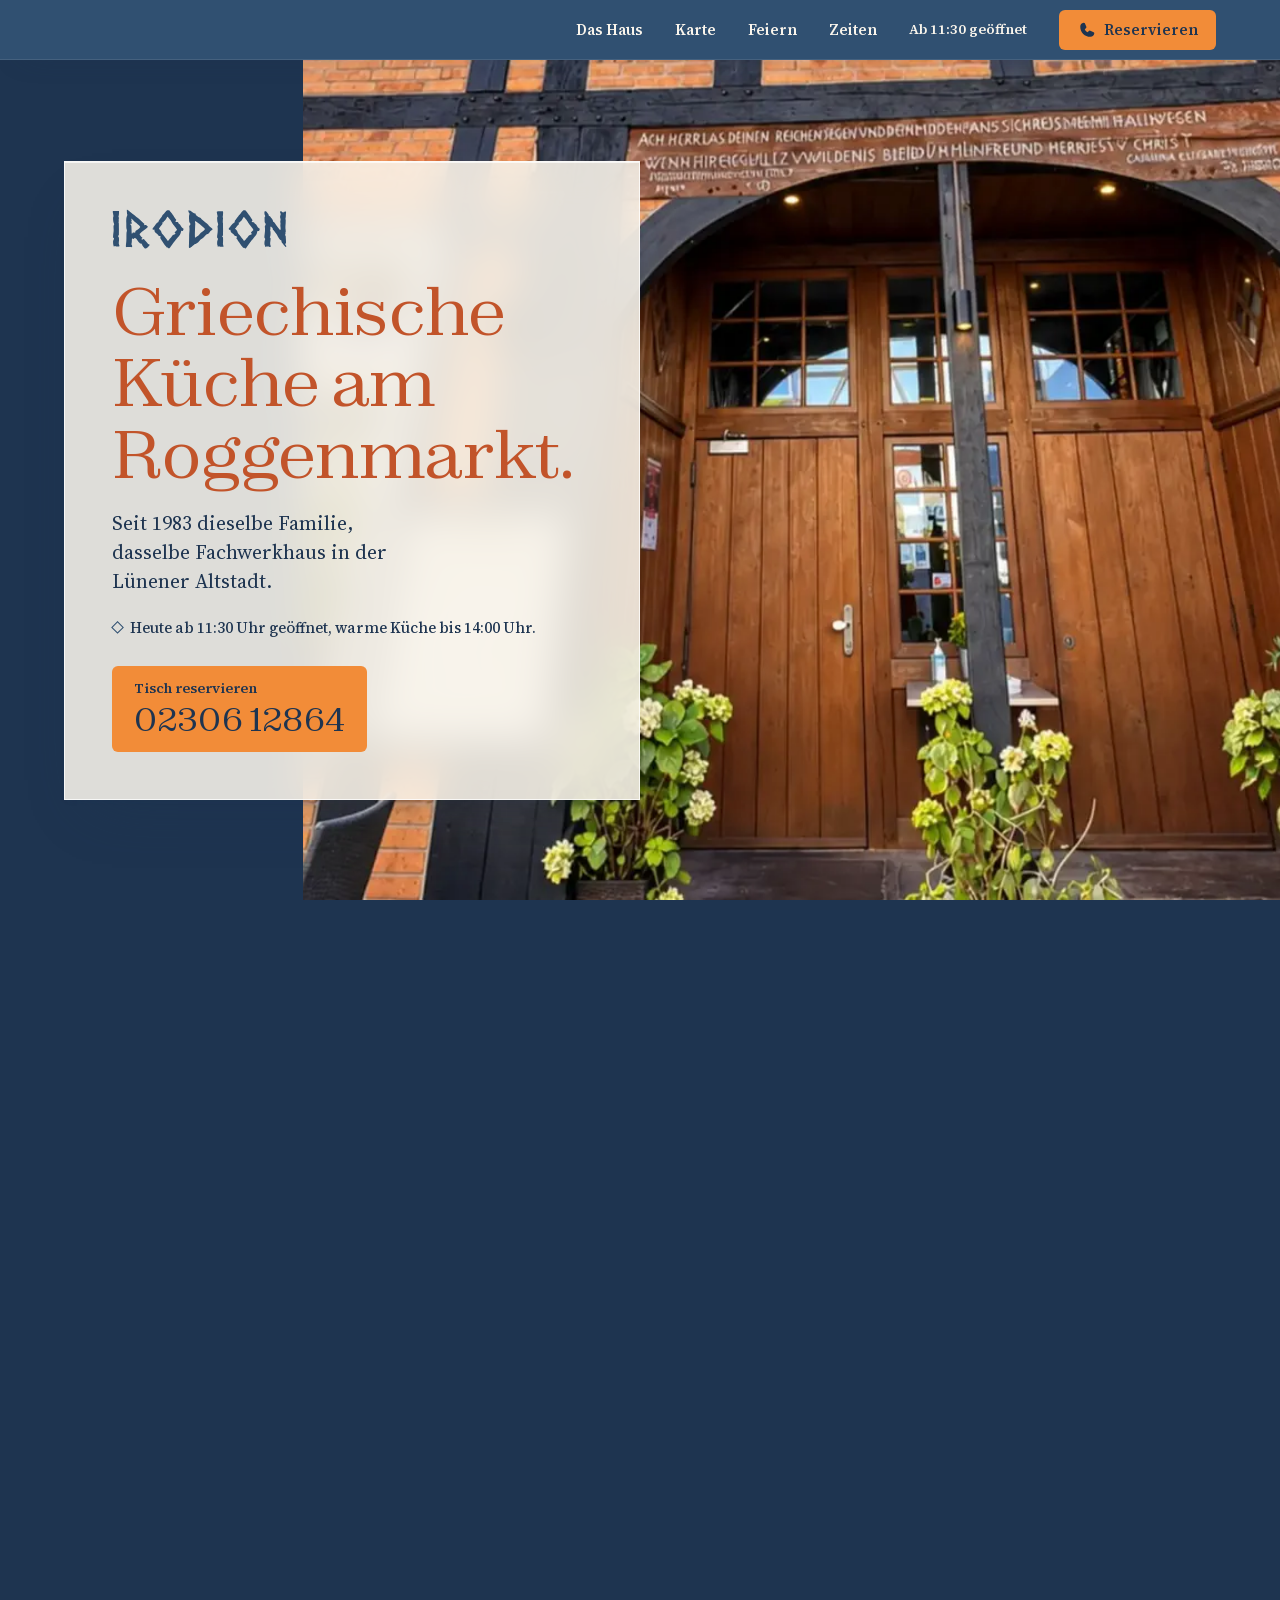
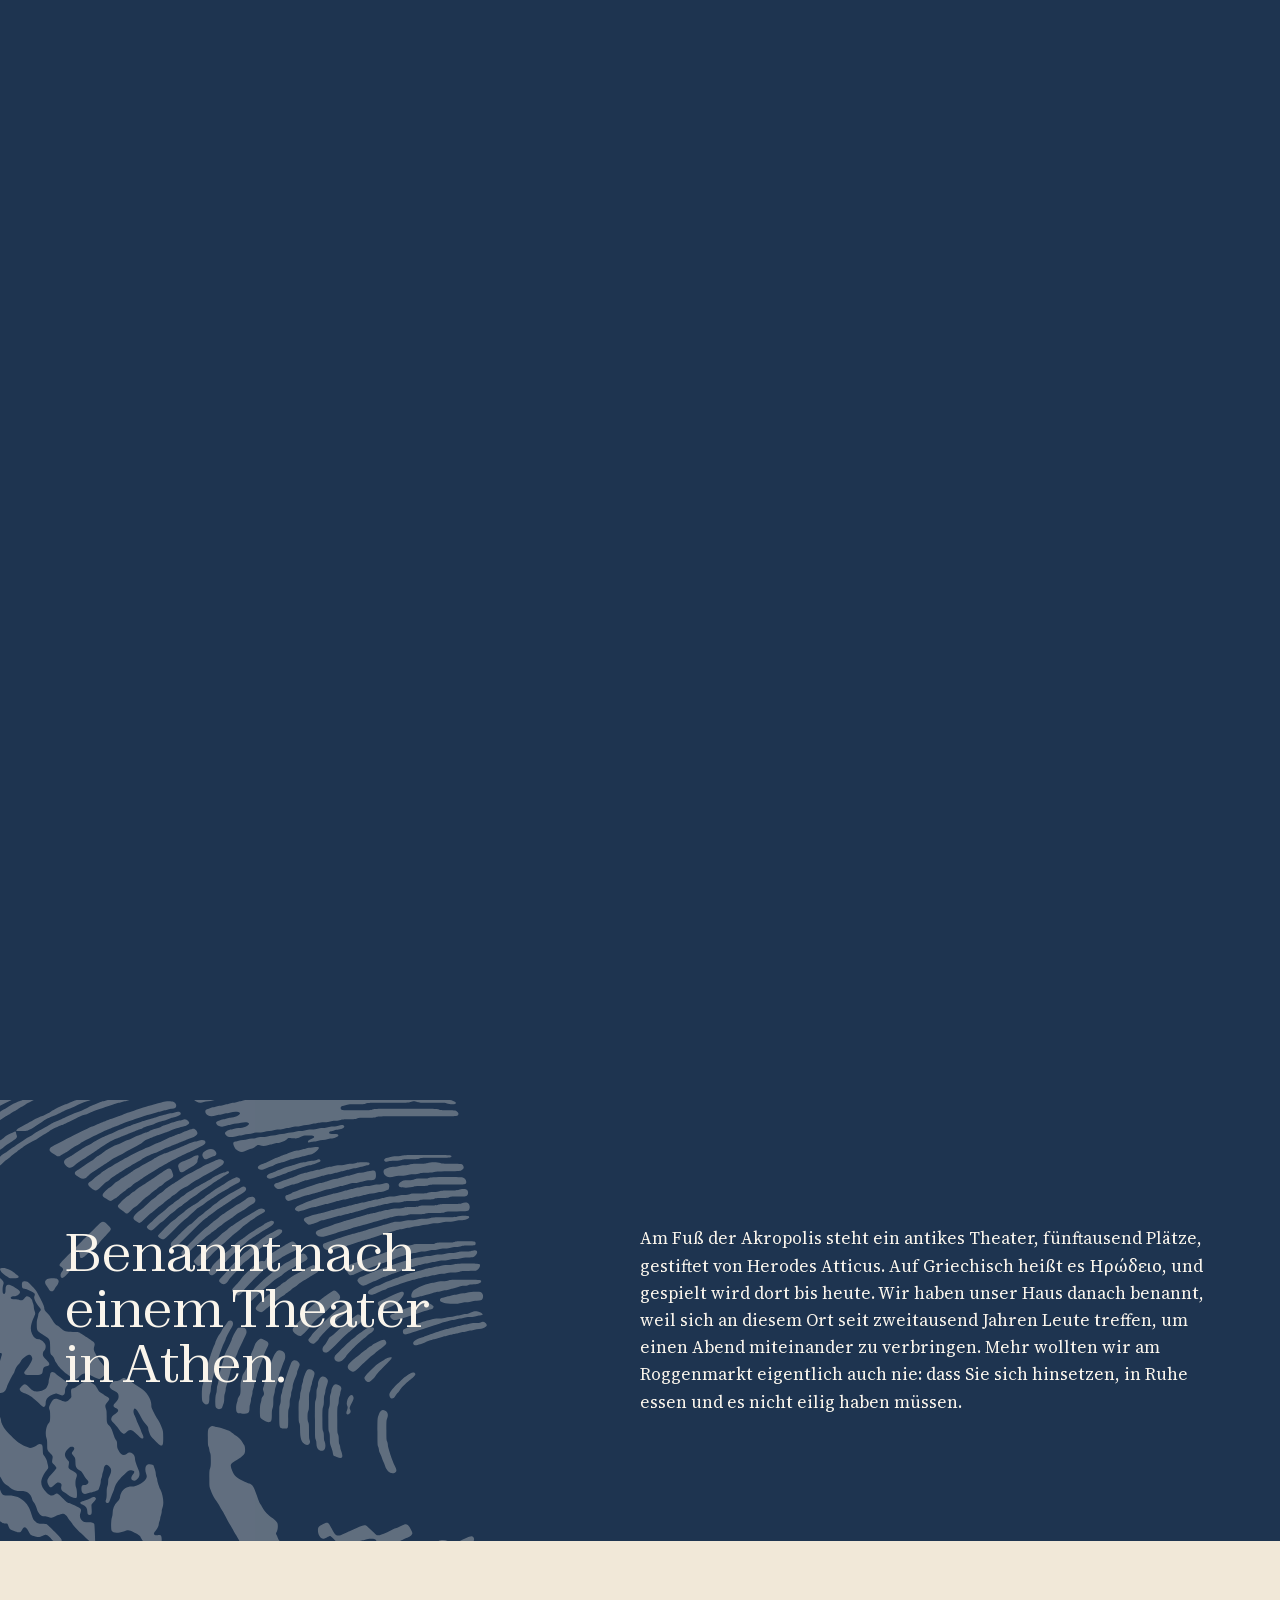
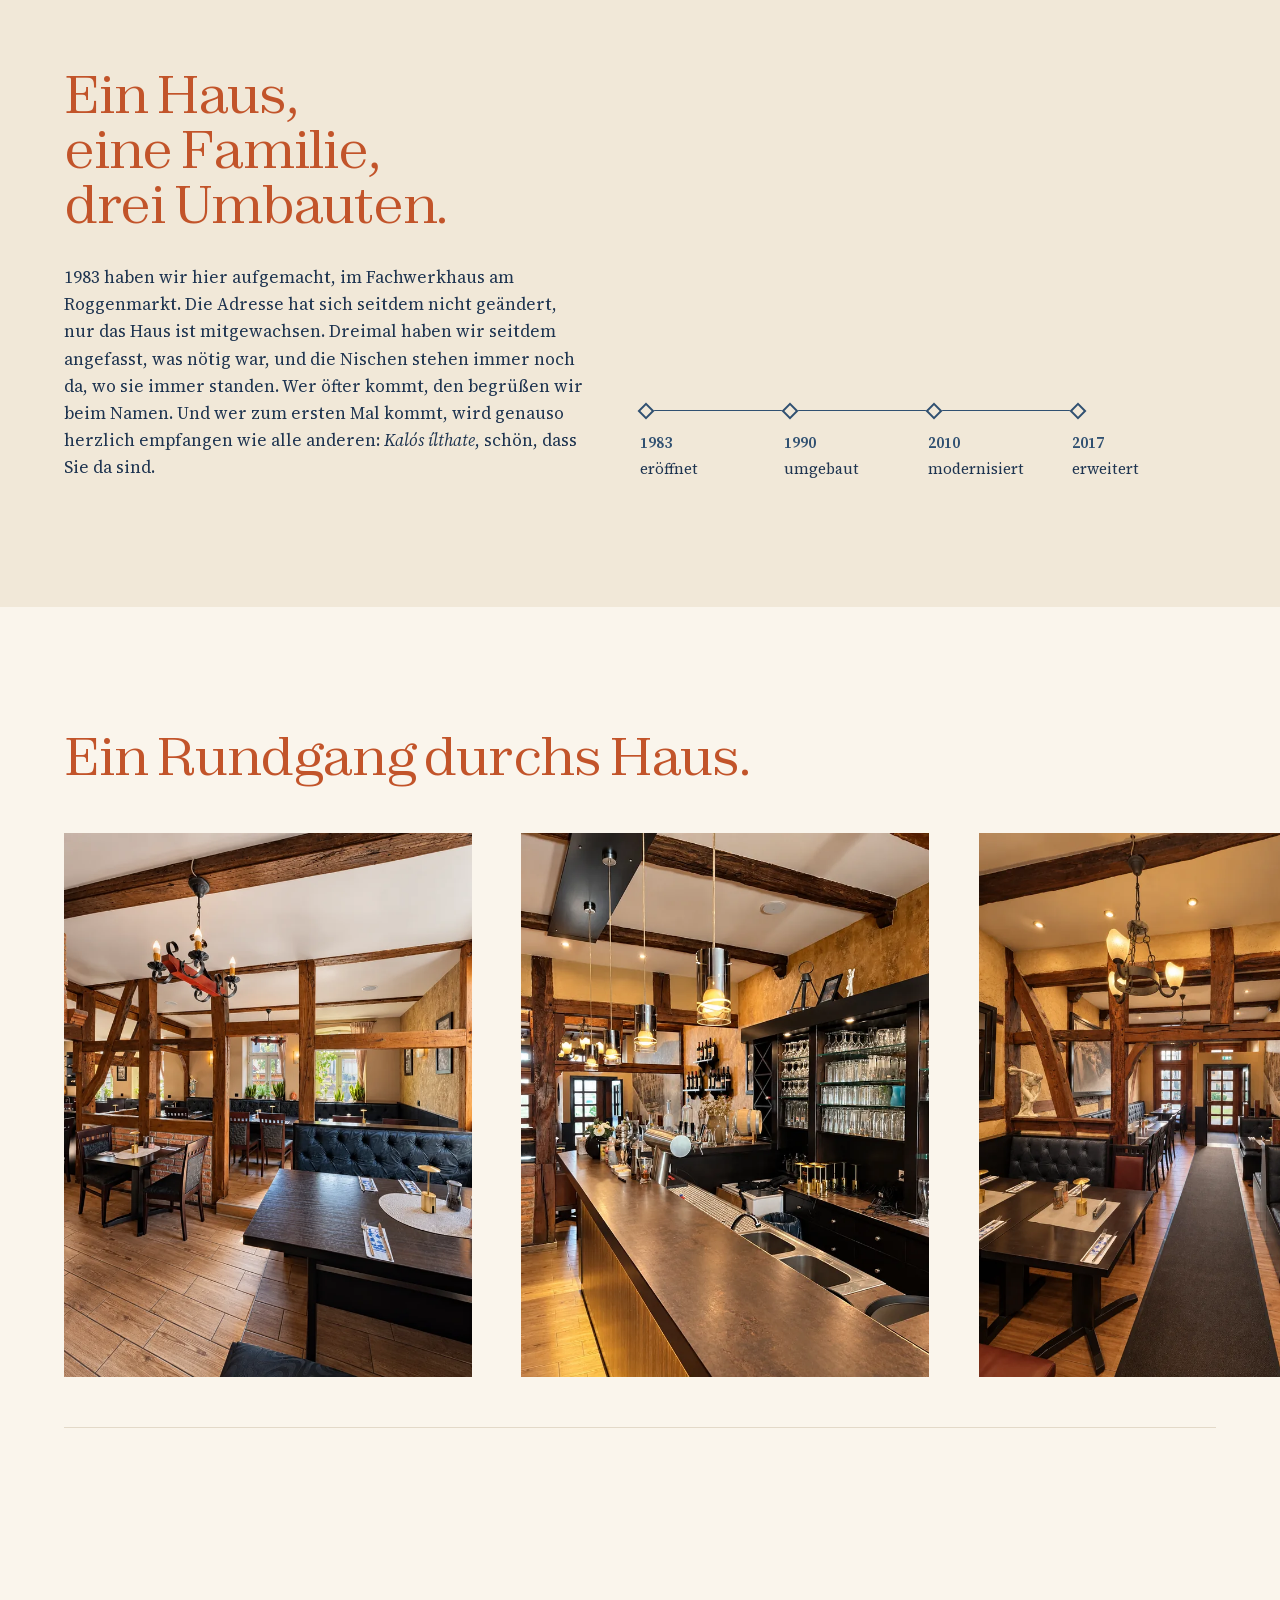
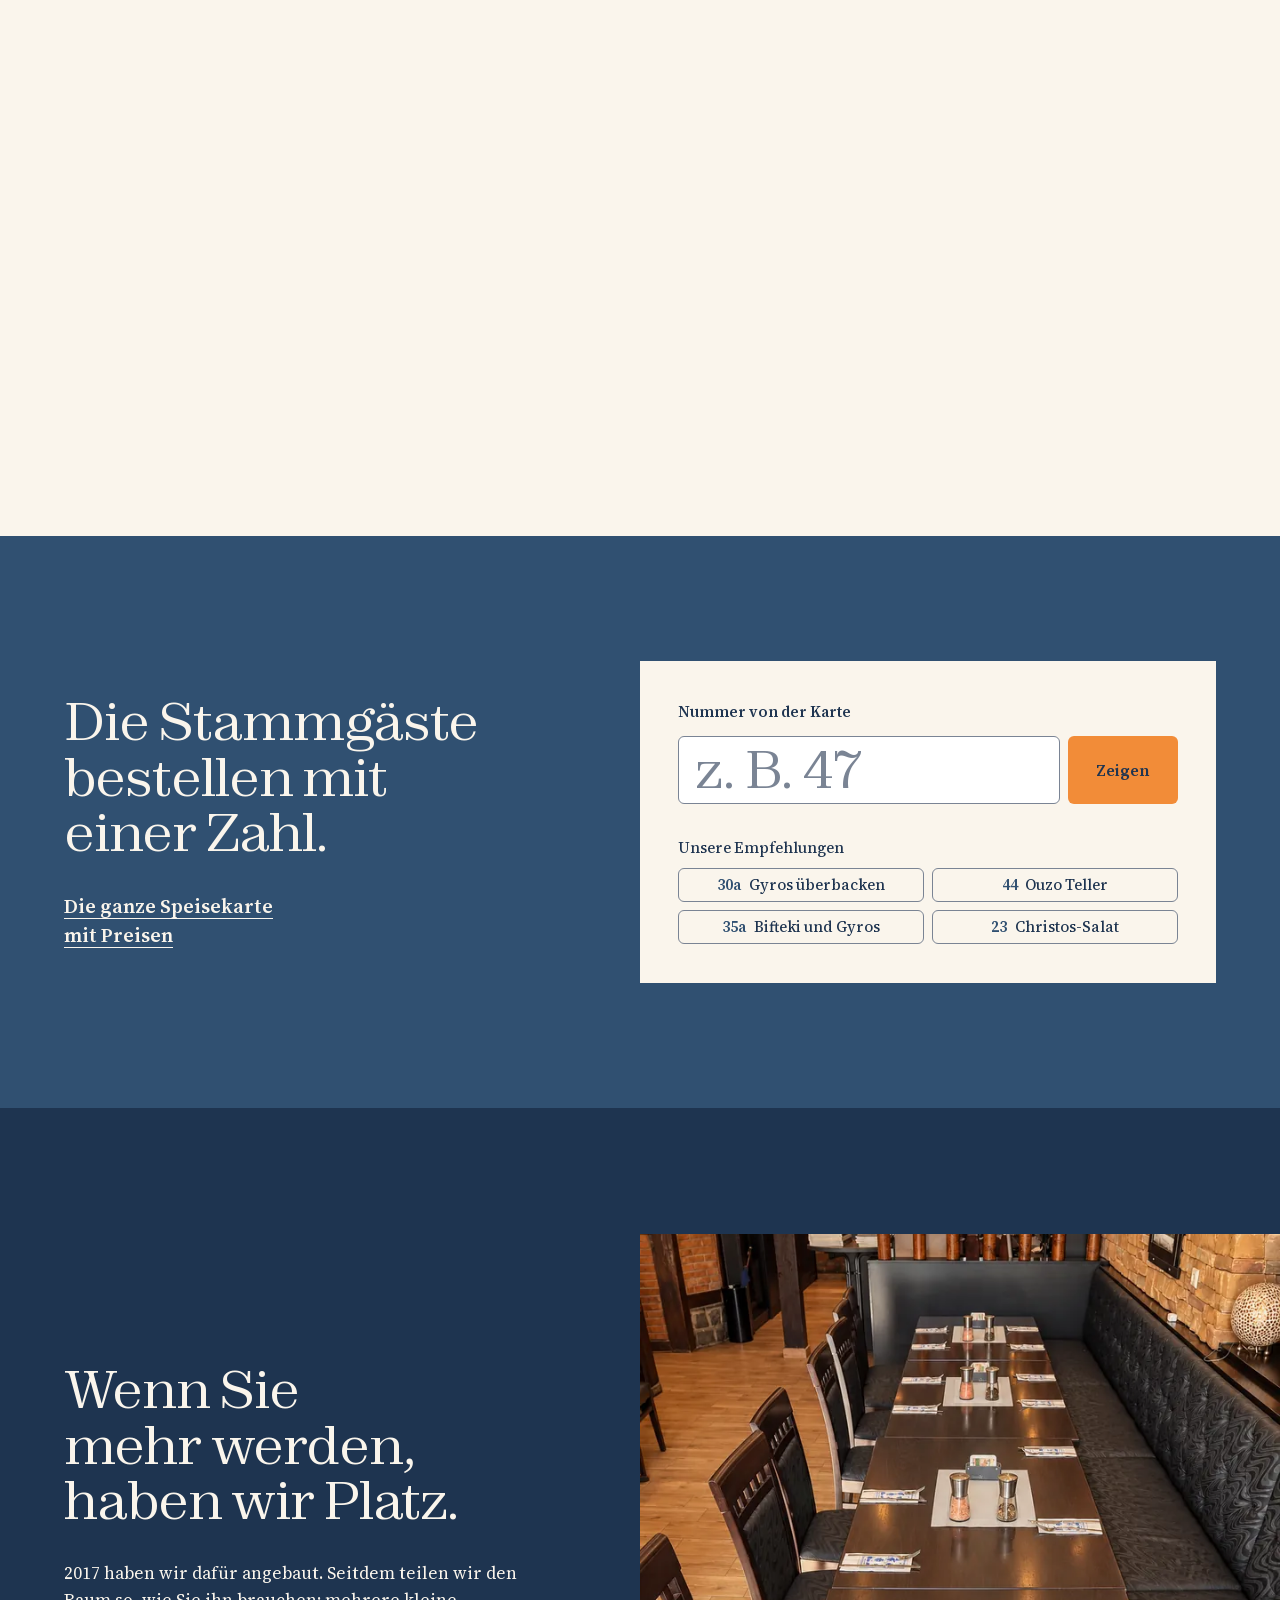
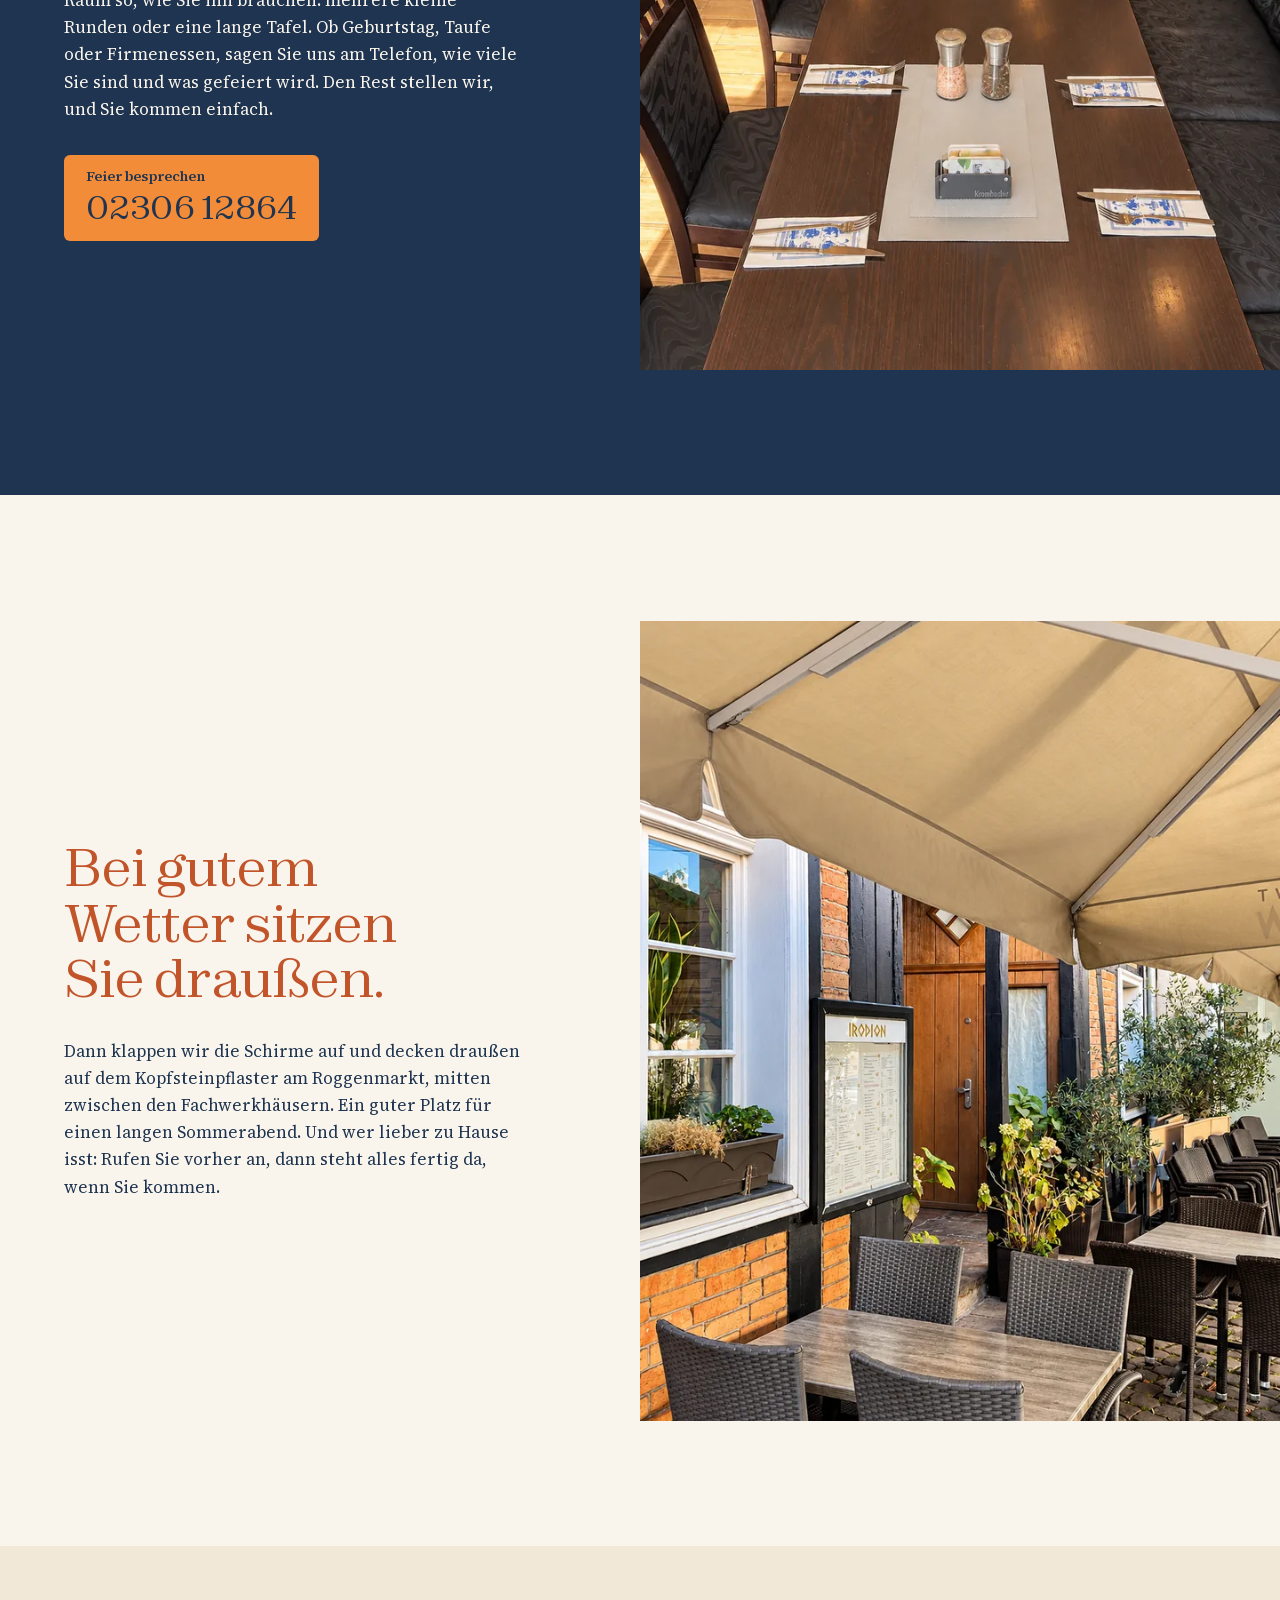
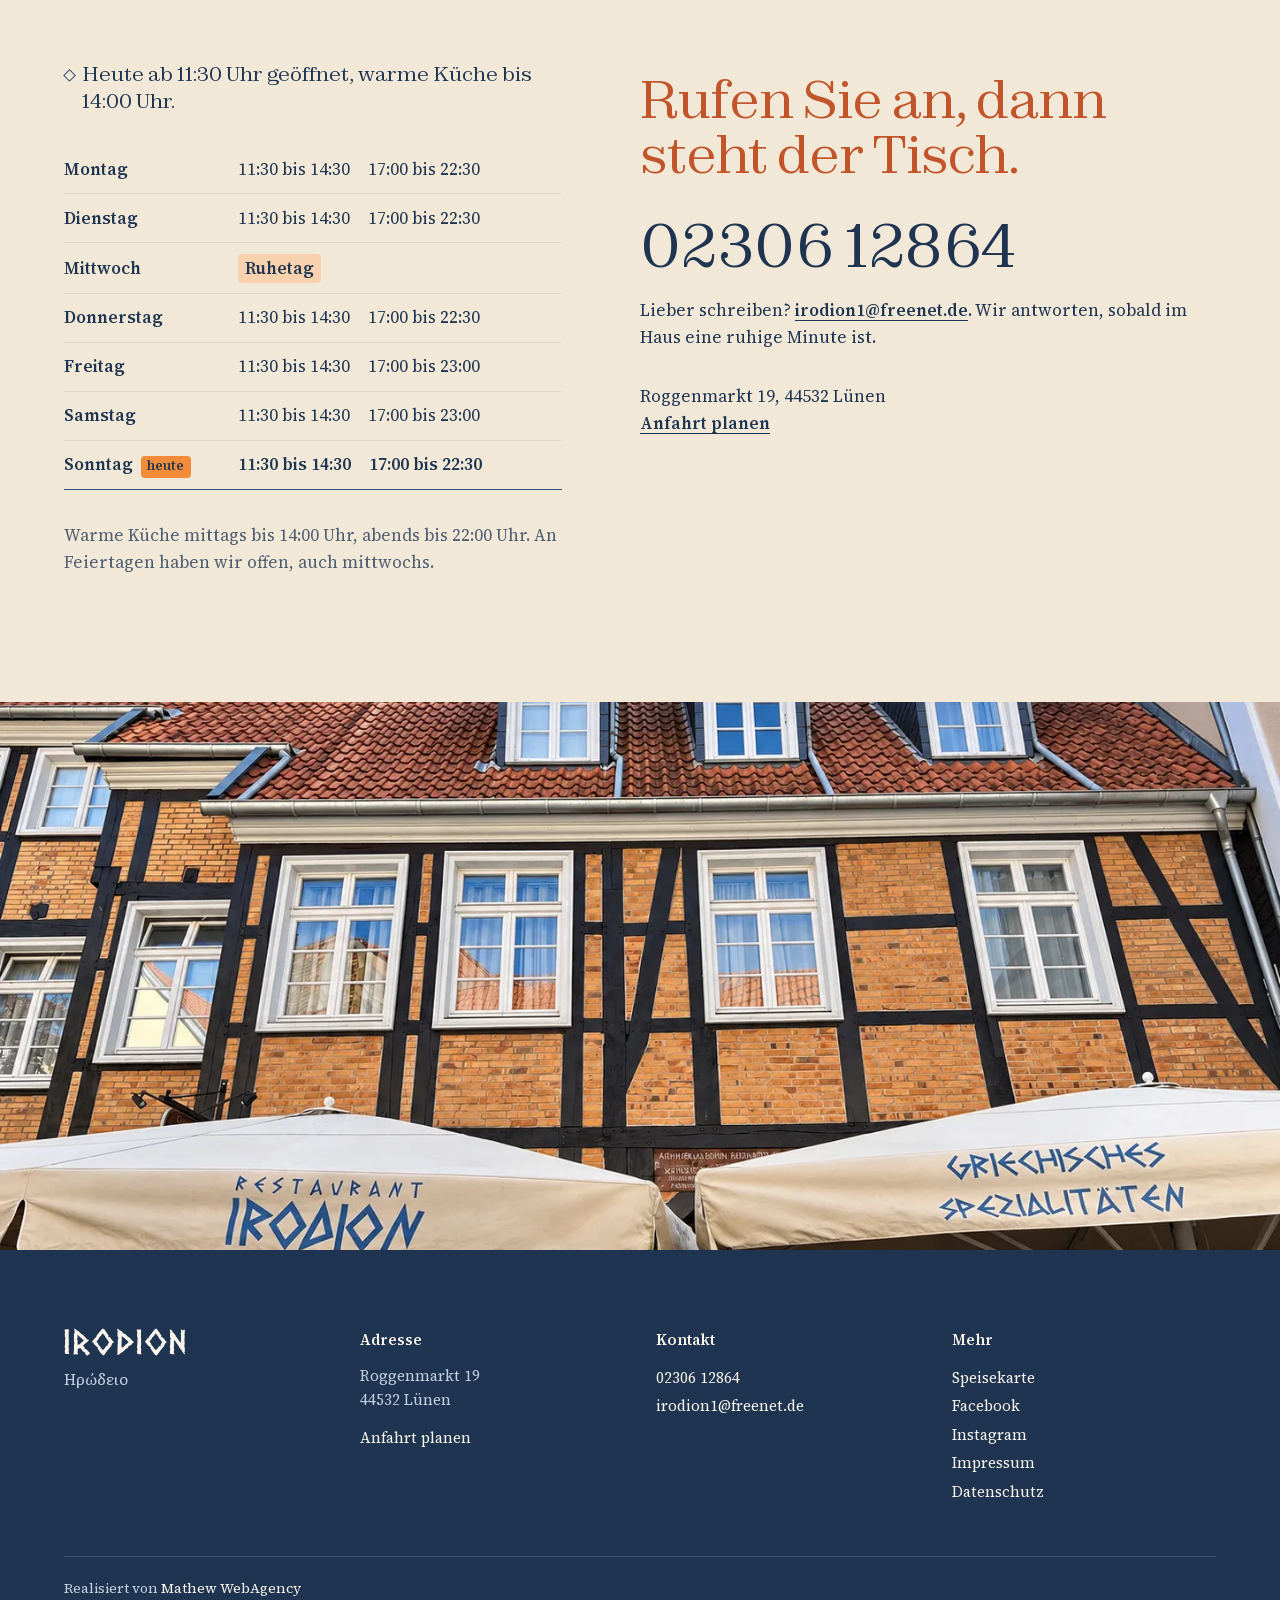
==== index.html @ 70171ec7 "Favicon zusaetzlich als PNG 96 x 96 angemeldet, fuer Google Co-Authored-By: Claude Opus 5.5 <noreply" ====
<!DOCTYPE html>
<html lang="de">
<head>
<meta charset="utf-8">
<meta name="viewport" content="width=device-width, initial-scale=1">
<title>Griechisches Restaurant in Lünen · Irodion am Roggenmarkt</title>
<meta name="description" content="Griechische Küche in der Lünener Altstadt, seit 1983 am Roggenmarkt. Die ganze Speisekarte mit Preisen online. Tisch reservieren unter 02306 12864.">
<meta name="robots" content="index, follow, max-image-preview:large">
<link rel="canonical" href="https://irodion-luenen.de/">
<meta name="theme-color" content="#305071">

<meta property="og:type" content="website">
<meta property="og:locale" content="de_DE">
<meta property="og:site_name" content="Irodion">
<meta property="og:title" content="Griechisches Restaurant in Lünen · Irodion am Roggenmarkt">
<meta property="og:description" content="Seit 1983 dieselbe Familie, dasselbe Fachwerkhaus in der Lünener Altstadt. Die ganze Karte mit Preisen, Tisch reservieren unter 02306 12864.">
<meta property="og:url" content="https://irodion-luenen.de/">
<meta property="og:image" content="https://irodion-luenen.de/assets/seo/irodion-griechisches-restaurant-luenen-1200x630.jpg">
<meta property="og:image:width" content="1200">
<meta property="og:image:height" content="630">
<meta property="og:image:alt" content="Das Fachwerkhaus des Restaurants Irodion am Roggenmarkt in Lünen, davor Schirme mit dem Schriftzug.">
<meta name="twitter:card" content="summary_large_image">

<!-- Das Zeichen ist der Rundbogen der Eingangstuer, Creme auf Navy. -->
<link rel="icon" href="/favicon.ico" sizes="48x48">
<link rel="icon" href="/favicon-96.png" type="image/png" sizes="96x96">
<link rel="icon" href="/favicon.svg" type="image/svg+xml">
<link rel="apple-touch-icon" href="/apple-touch-icon.png">
<link rel="manifest" href="/site.webmanifest">

<link rel="preload" href="assets/fonts/sourceserif4-latin.woff2" as="font" type="font/woff2" crossorigin>
<link rel="preload" href="assets/fonts/zodiak-400.woff2" as="font" type="font/woff2" crossorigin>
<link rel="preload" as="image" type="image/webp" href="assets/film/eintritt-quer-start-1440.webp" imagesrcset="assets/film/eintritt-quer-start-960.webp 960w, assets/film/eintritt-quer-start-1440.webp 1440w, assets/film/eintritt-quer-start-2.webp 1920w" imagesizes="100vw"
      media="(min-width: 900px), (orientation: landscape)" fetchpriority="high">
<link rel="preload" as="image" type="image/webp" href="assets/film/eintritt-hoch-start-720.webp" imagesrcset="assets/film/eintritt-hoch-start-540.webp 540w, assets/film/eintritt-hoch-start-720.webp 720w, assets/film/eintritt-hoch-start-2.webp 900w" imagesizes="100vw"
      media="(max-width: 899px) and (orientation: portrait)" fetchpriority="high">
<link rel="stylesheet" href="css/fonts.css?v=7d1404c1">
<link rel="stylesheet" href="css/tokens.css?v=82212bbb">
<link rel="stylesheet" href="css/style.css?v=4113d555">

<script src="js/vor-anstrich.js?v=f3c533a9"></script>
</head>
<body>
<!--
THESIS: Treten Sie ein. Die Seite oeffnet die Holztuer unter dem Rundbogen
und fuehrt einmal durchs Haus bis an den Tisch. Verweigert: dunkler
Vollbild-Hero mit Text mittig, Gold auf Nachtblau, Scroll-Film mit Baendern.
OWN-WORLD: Creme #FAF5EC, Navy #1E3450 und Hauptblau #305071 als Flaechen,
Orange #F28C38 nur fuer Knoepfe mit Navy-Schrift, dunkles Orange #C2542A fuer
grosse Ueberschriften. Zodiak leicht (400) fuer Ueberschriften, Source Serif 4
fuer Text, Nummer, Preis, Zeit (Tabellenziffern). Milchglas nur ueber Fotos.
Fotos und Flaechen kantig, Knoepfe und Felder 6px. Die Aetzlinie des
Theaters aus der Folie im Haus. Echte, ungetoente Fotos.
STORY: Das Irodion, griechisch, seit 1983 eine Familie am Roggenmarkt. Ich
finde Nummer, Preis und ob gerade offen ist, und rufe an.
FIRST VIEWPORT: Tuerfoto ab 40 Prozent, Scheibe mit Logo, h1, Satz,
Live-Status, Ruf 02306 12864. Scroll: Fahrt in den Bogen,
Gastraum oeffnet sich, Kalos ilthate.
FORM: Die Glasaetzung, Platz 6 von 7, Schluessel bd200627, Ausbau 29.09.2026.
FINISH: unreviewed and undocumented is unfinished; this build ends with the finish review, the verdict, and DESIGN.md
-->
<svg class="nur-fuer-screenreader" aria-hidden="true" focusable="false"><symbol id="logo" viewBox="75 42 1029 237"><g fill="currentColor" transform="translate(0 336) scale(.1 -.1)"><path d="M1626 2893 c-9 -9 5 -225 15 -245 14 -26 11 -85 -7 -126 -39 -91 -44 -131 -44 -412 0 -253 1 -282 22 -362 22 -86 22 -88 4 -141 -15 -46 -18 -87 -18 -293 0 -147 -5 -279 -13 -344 -21 -157 -24 -258 -9 -271 9 -7 28 -7 66 2 69 15 142 15 200 -1 41 -12 50 -11 72 4 34 22 33 55 -1 116 -26 47 -27 51 -14 92 8 24 16 99 18 168 5 139 13 160 47 117 22 -28 24 -28 52 -14 16 8 38 24 48 36 40 44 89 11 187 -124 102 -142 154 -190 197 -179 29 8 59 -26 73 -82 16 -61 117 -197 160 -214 43 -18 89 7 200 107 92 84 105 109 64 119 -39 10 -123 86 -167 151 -32 47 -158 173 -173 173 -2 0 -20 -8 -39 -17 -29 -13 -40 -14 -61 -5 -32 15 -33 49 -1 62 41 15 41 31 3 64 -38 33 -137 163 -137 181 0 14 106 118 178 174 174 135 300 243 305 260 7 27 -15 54 -68 85 -39 23 -52 26 -96 20 l-51 -7 7 45 c6 42 5 46 -27 70 -31 24 -62 53 -240 226 -43 41 -99 85 -125 97 -27 12 -64 39 -83 60 -38 41 -173 150 -290 235 -41 30 -106 79 -145 110 -72 58 -99 73 -109 63z m384 -623 c52 -49 131 -120 174 -157 100 -86 226 -211 226 -224 0 -34 -99 -125 -237 -217 -34 -23 -47 -44 -58 -95 l-6 -29 -64 7 -64 7 -22 -36 c-13 -23 -28 -36 -38 -34 -14 3 -17 31 -21 228 -5 212 -6 227 -28 261 -12 20 -29 42 -37 49 -8 7 -15 21 -15 31 0 16 8 19 45 19 57 0 67 19 37 71 -26 44 -28 72 -7 89 19 16 19 39 0 64 -20 27 -19 56 3 56 9 0 60 -40 112 -90z"/><path d="M4038 2872 c-57 -3 -57 -3 -124 -75 -37 -40 -75 -90 -86 -112 -12 -25 -34 -49 -56 -60 -32 -18 -67 -64 -91 -120 -5 -11 -24 -39 -42 -62 -111 -136 -154 -204 -154 -241 0 -35 -3 -39 -51 -62 -50 -24 -91 -66 -150 -154 -15 -22 -45 -60 -68 -85 -46 -50 -86 -114 -86 -137 0 -8 9 -23 19 -33 17 -17 24 -18 50 -8 39 14 42 11 50 -62 8 -69 39 -110 121 -162 25 -16 63 -53 86 -82 34 -44 48 -54 90 -64 69 -18 91 -49 54 -80 -27 -24 -26 -26 26 -107 25 -39 69 -107 97 -152 103 -159 146 -219 179 -249 18 -17 41 -45 50 -63 13 -25 24 -32 47 -32 19 0 40 -9 55 -25 14 -14 34 -25 44 -25 25 0 84 65 116 127 13 26 34 54 45 61 12 7 21 18 21 26 0 14 67 109 128 181 18 22 41 49 51 60 9 11 28 38 43 60 15 22 53 67 84 100 150 161 202 246 218 357 10 64 30 85 62 63 35 -23 40 -20 68 41 35 77 34 88 -19 118 -58 35 -76 55 -115 129 -39 73 -62 101 -112 133 -24 15 -39 34 -43 53 -9 40 -19 45 -87 43 -48 -2 -59 1 -68 17 -12 24 1 66 25 75 19 7 13 40 -13 69 -8 9 -20 25 -26 35 -6 11 -41 63 -78 118 -38 54 -94 137 -125 184 -62 92 -149 197 -167 202 -6 2 -37 2 -68 0z m23 -434 c18 -24 56 -68 85 -98 34 -36 69 -88 99 -151 35 -71 74 -127 152 -220 57 -68 115 -145 128 -171 14 -26 29 -49 35 -53 23 -15 6 -48 -60 -113 -79 -78 -87 -104 -39 -121 42 -15 35 -41 -16 -59 -114 -40 -136 -54 -185 -127 -26 -38 -58 -79 -70 -90 -13 -11 -47 -53 -77 -92 -30 -40 -61 -73 -70 -73 -20 0 -53 28 -53 46 0 7 -28 45 -62 86 -35 40 -85 108 -112 150 -29 45 -67 89 -91 106 -43 30 -57 57 -84 159 -9 31 -29 60 -75 106 -71 71 -71 74 -9 135 18 18 33 40 33 48 0 8 30 46 66 85 64 68 65 71 62 117 l-3 47 35 0 c32 0 35 3 38 33 3 27 10 35 40 48 38 15 69 54 132 169 50 90 56 92 101 33z"/><path d="M5243 2855 c-12 -32 5 -95 36 -132 35 -42 38 -70 14 -116 -18 -35 -20 -155 -7 -337 6 -87 9 -98 40 -139 46 -60 46 -98 -2 -151 -32 -35 -36 -44 -30 -77 15 -89 18 -220 7 -282 -7 -37 -14 -174 -16 -306 -1 -132 -6 -330 -10 -440 -7 -181 -6 -202 9 -217 11 -11 23 -14 34 -10 89 40 114 56 146 95 20 25 51 52 69 60 18 9 45 29 61 46 19 20 36 29 47 26 10 -3 20 -1 24 5 3 6 25 20 48 32 53 26 130 96 198 179 64 78 68 81 146 118 41 20 72 44 90 69 93 127 155 180 231 197 44 9 86 46 111 98 30 59 82 112 136 136 30 13 45 26 45 38 0 19 -123 133 -178 166 -18 11 -43 38 -57 61 -31 52 -70 90 -168 160 -114 81 -254 204 -292 258 -27 38 -42 48 -72 53 -52 9 -95 32 -151 82 -26 24 -50 43 -53 43 -9 0 -27 49 -31 79 -3 25 -5 26 -88 45 -33 7 -118 63 -159 104 -18 17 -45 35 -59 38 -15 3 -42 12 -60 20 -42 18 -51 18 -59 -1z m466 -664 c25 -21 64 -47 86 -59 39 -19 118 -83 200 -160 22 -21 77 -68 122 -105 87 -72 99 -90 84 -128 -10 -29 -105 -113 -182 -162 -31 -19 -69 -52 -85 -72 -71 -87 -112 -130 -149 -153 -22 -14 -60 -42 -86 -63 -65 -54 -74 -44 -74 78 1 185 13 598 20 664 6 50 4 72 -8 96 -13 24 -14 38 -6 67 13 45 20 45 78 -3z"/><path d="M8401 2789 c-41 -44 -82 -97 -91 -117 -9 -21 -29 -43 -43 -49 -14 -7 -39 -32 -54 -55 -39 -61 -127 -181 -192 -263 -46 -57 -55 -76 -56 -110 0 -38 -3 -41 -46 -62 -65 -31 -309 -326 -309 -374 0 -27 38 -62 58 -54 40 17 47 11 52 -40 9 -77 35 -110 139 -178 30 -20 67 -56 85 -83 27 -42 37 -49 75 -56 74 -13 102 -55 61 -91 -26 -22 -25 -29 3 -64 13 -15 38 -53 56 -83 17 -30 54 -86 82 -125 27 -38 59 -87 70 -108 11 -21 42 -62 69 -92 27 -30 61 -73 76 -96 22 -35 29 -40 51 -34 18 4 32 0 47 -13 41 -38 64 -37 102 5 20 21 47 62 60 91 14 28 34 57 44 62 10 5 32 34 49 63 17 29 72 105 123 168 51 63 120 149 153 190 33 40 81 98 108 128 59 66 80 106 102 196 26 103 30 108 75 101 37 -6 38 -5 65 48 34 67 30 85 -22 114 -44 24 -103 98 -133 166 -19 44 -46 72 -98 102 -19 11 -35 30 -39 44 -8 35 -30 50 -64 43 -63 -12 -112 24 -89 67 6 11 17 20 25 20 39 0 14 53 -98 205 -32 44 -71 100 -85 125 -41 70 -189 268 -209 278 -10 6 -42 10 -72 10 l-54 1 -76 -80z m158 -371 c21 -29 55 -69 76 -88 20 -19 55 -71 77 -115 52 -102 97 -167 193 -280 69 -81 155 -210 155 -232 0 -5 -31 -40 -70 -78 -78 -78 -83 -92 -40 -123 17 -13 30 -27 30 -33 0 -10 -7 -14 -115 -54 -65 -24 -73 -30 -113 -89 -23 -35 -57 -79 -75 -97 -18 -19 -54 -62 -80 -97 -53 -68 -86 -81 -108 -39 -7 12 -33 47 -59 77 -26 30 -77 98 -112 150 -36 52 -83 109 -105 125 -47 35 -77 84 -87 140 -11 58 -28 84 -91 143 -57 53 -60 64 -24 89 9 7 37 43 62 81 24 37 66 85 92 106 l47 39 -6 59 c-7 61 -2 68 34 48 20 -11 35 2 41 34 2 11 20 28 39 39 42 23 49 33 96 122 48 92 72 125 89 125 8 0 32 -24 54 -52z"/><path d="M872 2820 c-67 -5 -86 -19 -77 -55 7 -27 36 -181 42 -226 3 -23 -1 -46 -10 -60 -26 -42 -8 -289 27 -356 32 -63 33 -101 5 -138 -24 -30 -24 -29 -14 -200 6 -93 3 -148 -11 -245 -18 -125 -26 -251 -18 -281 2 -9 16 -21 29 -27 33 -15 32 -39 -4 -110 -27 -54 -29 -64 -26 -163 1 -58 7 -115 14 -126 6 -12 11 -38 11 -57 0 -39 21 -48 60 -24 15 10 26 9 55 -5 25 -12 61 -17 120 -17 125 0 133 7 96 91 -29 66 -34 125 -17 204 23 110 12 235 -25 282 -35 43 -35 38 -1 69 l27 26 2 356 c1 296 -1 361 -13 379 -18 28 -18 42 1 63 12 13 13 23 5 44 -13 36 -13 80 2 127 9 33 8 45 -7 79 -18 39 -18 44 -2 88 17 49 28 257 14 279 -7 11 -157 13 -285 3z"/><path d="M6925 2796 c-17 -13 -18 -17 -2 -107 9 -52 22 -113 29 -137 11 -37 10 -47 -6 -76 -16 -30 -17 -48 -11 -157 4 -68 14 -142 22 -164 45 -124 45 -122 17 -187 -23 -56 -24 -65 -13 -111 15 -64 6 -303 -16 -402 -8 -38 -15 -101 -15 -139 0 -62 3 -72 30 -102 28 -33 29 -35 15 -73 -7 -22 -20 -50 -28 -63 -20 -31 -20 -243 0 -259 7 -6 13 -29 13 -50 0 -47 12 -55 49 -33 29 17 32 17 63 0 26 -14 53 -17 133 -14 l100 3 -1 30 c-1 17 -9 50 -19 75 -14 37 -16 60 -9 135 4 50 7 137 5 195 -2 97 -4 107 -27 128 -30 29 -30 42 0 75 l23 25 2 360 c1 213 -2 363 -7 366 -11 6 -9 188 3 251 4 27 2 51 -8 74 -13 30 -13 42 -2 80 15 51 24 259 12 279 -12 18 -326 17 -352 -2z"/><path d="M9720 2795 c-20 -24 -8 -171 19 -223 26 -52 27 -78 0 -92 -19 -11 -20 -18 -17 -168 l3 -157 33 -44 c40 -55 41 -87 1 -137 -27 -34 -30 -45 -25 -79 18 -122 17 -235 -3 -388 -28 -215 -28 -257 4 -287 31 -29 32 -58 1 -118 -31 -62 -34 -266 -3 -299 12 -14 15 -29 11 -51 -7 -36 12 -43 60 -21 18 8 29 9 38 2 16 -13 206 -27 231 -18 22 9 22 33 -3 86 -22 48 -28 182 -11 235 5 16 11 64 14 107 4 72 2 81 -19 107 -29 34 -30 47 -5 74 29 31 33 283 6 338 -17 34 -17 39 -3 55 13 14 15 33 11 91 -5 60 -3 76 12 92 21 23 39 14 49 -25 4 -17 16 -27 39 -33 30 -8 32 -11 35 -60 3 -45 7 -55 33 -75 17 -12 47 -44 67 -72 20 -27 59 -79 87 -115 29 -36 64 -91 78 -122 14 -32 42 -84 63 -115 20 -32 52 -81 70 -110 24 -37 41 -53 63 -58 39 -8 48 -20 56 -79 6 -39 20 -64 69 -125 34 -42 76 -97 93 -121 42 -62 67 -82 95 -78 32 4 35 40 5 80 -49 65 -50 74 -21 117 l26 40 -7 201 c-7 192 -9 203 -31 230 -29 34 -30 43 -3 80 21 28 21 30 5 55 -17 26 -17 28 3 49 20 21 20 26 9 161 -13 169 -13 157 1 375 9 142 8 183 -3 220 -11 37 -11 53 0 95 8 27 14 84 14 125 1 41 5 111 9 155 11 98 7 108 -33 101 -88 -15 -97 -19 -112 -47 -19 -38 -23 -37 -73 16 -44 47 -67 54 -116 35 -20 -7 -26 -15 -22 -28 4 -9 15 -43 27 -75 l21 -58 -21 -73 c-24 -87 -24 -114 -1 -185 16 -49 16 -60 3 -128 -12 -61 -13 -80 -2 -113 10 -30 10 -55 2 -111 -9 -57 -8 -90 3 -154 15 -85 9 -165 -12 -172 -7 -3 -22 8 -35 23 -13 15 -37 44 -54 63 -62 71 -196 257 -225 312 -21 39 -42 63 -70 78 -24 14 -41 32 -44 47 -3 13 -7 36 -10 50 -6 29 -29 63 -90 139 -23 28 -51 64 -63 82 -16 23 -32 33 -55 35 -30 3 -32 5 -35 49 -3 39 -12 56 -73 130 -39 46 -78 87 -87 91 -30 12 -69 8 -82 -7z"/></g></symbol></svg>

<a class="sprungmarke" href="#main">Zum Inhalt springen</a>

<header class="kopf">
  <div class="kopf__innen">
    <a class="kopf__marke" href="#oben" aria-label="Irodion, zum Anfang der Seite">
      <svg class="logo" viewBox="0 0 1029 237" aria-hidden="true" focusable="false"><use href="#logo" width="1029" height="237"/></svg>
    </a>
    <nav class="kopf__nav" aria-label="Hauptnavigation">
      <ul class="kopf__liste" role="list">
        <li class="kopf__weit"><a href="#haus">Das Haus</a></li>
        <li><a href="speisekarte.html">Karte</a></li>
        <li class="kopf__weit"><a href="#feiern">Feiern</a></li>
        <li><a href="#zeiten">Zeiten</a></li>
      </ul>
    </nav>
    <p class="kopf__heute" id="kopf-heute" hidden></p>
    <a class="kopf__ruf" href="tel:+49230612864" aria-label="Tisch reservieren, 02306&nbsp;12864 anrufen"><span class="kopf__ruf-kurz"><svg class="kopf__ruf-symbol" viewBox="0 0 256 256" aria-hidden="true" focusable="false"><path d="M231.88,175.08A56.26,56.26,0,0,1,176,224C96.6,224,32,159.4,32,80A56.26,56.26,0,0,1,80.92,24.12a16,16,0,0,1,16.62,9.52l21.12,47.15,0,.12A16,16,0,0,1,117.39,96c-.18.27-.37.52-.57.77L96,121.45c7.49,15.22,23.41,31,38.83,38.51l24.34-20.71a8.12,8.12,0,0,1,.75-.56,16,16,0,0,1,15.17-1.4l.13.06,47.11,21.11A16,16,0,0,1,231.88,175.08Z"/></svg></span><span class="kopf__ruf-text">Reservieren</span></a>
  </div>
</header>

<main id="main" tabindex="-1">

<!-- ======================================================================
     DER EINSTIEG. Die Fassade, davor die Scheibe. Die linke Kante der
     Scheibe ist die Achse der ganzen Seite: Jede Sektion beginnt dort.
     ====================================================================== -->
<section class="hero raster" id="oben" aria-labelledby="hero-titel">
  <!-- EINTRETEN. Man steht vor der Tuer unter dem Rundbogen. Beim Scrollen
       geht die linke Tuer auf, und man geht hinein in den Gastraum, der
       direkt dahinter liegt (js/eintritt.js). Anfang und Ende sind die
       echten Fotos; den Weg durch die Tuer hat eine KI aus genau diesen
       zwei Bildern errechnet (Kling 3.0, siehe Impressum). Ohne JavaScript, ohne GSAP
       und bei reduzierter Bewegung steht der Einstieg still: Tuer,
       Scheibe, fertig. -->
  <figure class="hero__bild frost">
    <picture>
      <source media="(max-width: 899px) and (orientation: portrait)" srcset="assets/film/eintritt-hoch-start-540.webp 540w, assets/film/eintritt-hoch-start-720.webp 720w, assets/film/eintritt-hoch-start-2.webp 900w" sizes="100vw" width="900" height="1600">
      <img class="klaert" src="assets/film/eintritt-quer-start-2.webp" srcset="assets/film/eintritt-quer-start-960.webp 960w, assets/film/eintritt-quer-start-1440.webp 1440w, assets/film/eintritt-quer-start-2.webp 1920w" sizes="100vw" width="1920" height="1080"
           fetchpriority="high" decoding="async"
           alt="Der Eingang des Irodion am Roggenmarkt 19: eine zweiflügelige Holztür unter einem Rundbogen im Fachwerkhaus, davor Blumen.">
    </picture>
  </figure>
  <!-- Die Fahrt selbst. Sie liegt ueber dem ganzen Einstieg und beginnt
       genau dort, wo das Foto steht, deckungsgleich. -->
  <div class="hero__film" aria-hidden="true">
    <div class="hero__film-bild">
      <picture>
        <source media="(max-width: 899px) and (orientation: portrait)" srcset="assets/film/eintritt-hoch-start-540.webp 540w, assets/film/eintritt-hoch-start-720.webp 720w, assets/film/eintritt-hoch-start-2.webp 900w" sizes="100vw" width="900" height="1600">
        <img src="assets/film/eintritt-quer-start-2.webp" srcset="assets/film/eintritt-quer-start-960.webp 960w, assets/film/eintritt-quer-start-1440.webp 1440w, assets/film/eintritt-quer-start-2.webp 1920w" sizes="100vw" width="1920" height="1080" alt="" decoding="async">
      </picture>
      <video class="hero__video" muted playsinline preload="none" disablepictureinpicture tabindex="-1"></video>
      <picture class="hero__ende">
        <source media="(max-width: 899px) and (orientation: portrait)" srcset="assets/film/eintritt-hoch-ende-3.webp" width="900" height="1600">
        <img src="assets/film/eintritt-quer-ende-3.webp" width="1920" height="1080" alt="" loading="lazy" decoding="async">
      </picture>
    </div>
    <span class="hero__schleier"></span>
  </div>
  <p class="hero__gruss" aria-hidden="true"><i>Kalós ílthate.</i> <span>Schön, dass Sie da sind.</span></p>
  <div class="hero__scheibe glas">
    <svg class="logo hero__logo" viewBox="0 0 1029 237" preserveAspectRatio="xMinYMid meet" aria-hidden="true" focusable="false"><use href="#logo" width="1029" height="237"/></svg>
    <h1 id="hero-titel"><span class="nur-fuer-screenreader">Irodion. </span>Griechische Küche am Roggenmarkt.</h1>
    <p class="hero__unter">Seit 1983 dieselbe Familie, dasselbe Fachwerkhaus in der Lünener Altstadt.</p>
    <p class="live hero__live" data-live="lang" hidden><span class="live__punkt" aria-hidden="true"></span><span class="live__text"></span></p>
    <a class="ruf" href="tel:+49230612864">
      <span class="ruf__was">Tisch reservieren</span>
      <span class="ruf__nummer ziffer">02306&nbsp;12864</span>
    </a>
  </div>
</section>


<!-- ======================================================================
     WOHER DER NAME KOMMT
     ====================================================================== -->
<section class="name raster auf-eiche" id="name" aria-labelledby="name-titel">
  <!-- Das Theater, nachgezogen nach der geaetzten Folie an der Glaswand
       im Gastraum (roh/aetzlinien/). Keine erfundene Zeichnung. Hell auf
       Eiche, wie die geaetzte Folie vor dem dunklen Holz. -->
  <div class="name__linie" aria-hidden="true"></div>
  <div class="name__kopf">
    <h2 id="name-titel">Benannt nach einem Theater in Athen.</h2>
  </div>
  <div class="name__text">
    <p>Am Fuß der Akropolis steht ein antikes Theater, fünftausend Plätze, gestiftet
    von Herodes Atticus. Auf Griechisch heißt es <span lang="el">Ηρώδειο</span>, und
    gespielt wird dort bis heute. Wir haben unser Haus danach benannt, weil sich an
    diesem Ort seit zweitausend Jahren Leute treffen, um einen Abend miteinander zu
    verbringen. Mehr wollten wir am Roggenmarkt eigentlich auch nie: dass Sie sich
    hinsetzen, in Ruhe essen und es nicht eilig haben müssen.</p>
  </div>
</section>


<!-- ======================================================================
     SEIT 1983 AM ROGGENMARKT. Text und Zeitleiste.
     ====================================================================== -->
<section class="haus raster" id="haus" aria-labelledby="haus-titel">
  <div class="haus__text">
    <h2 id="haus-titel">Ein Haus, eine Familie, drei Umbauten.</h2>
    <p>1983 haben wir hier aufgemacht, im Fachwerkhaus am Roggenmarkt. Die Adresse
    hat sich seitdem nicht geändert, nur das Haus ist mitgewachsen. Dreimal haben wir
    seitdem angefasst, was nötig war, und die Nischen stehen immer noch da, wo sie immer
    standen. Wer öfter kommt, den begrüßen wir beim Namen. Und wer zum ersten Mal
    kommt, wird genauso herzlich empfangen wie alle anderen:
    <i>Kalós ílthate</i>, schön, dass Sie da sind.</p>
  </div>

  <ol class="leiste" role="list">
    <li class="leiste__halt"><span class="leiste__jahr ziffer">1983</span><span class="leiste__was">eröffnet</span></li>
    <li class="leiste__halt"><span class="leiste__jahr ziffer">1990</span><span class="leiste__was">umgebaut</span></li>
    <li class="leiste__halt"><span class="leiste__jahr ziffer">2010</span><span class="leiste__was">modernisiert</span></li>
    <li class="leiste__halt"><span class="leiste__jahr ziffer">2017</span><span class="leiste__was">erweitert</span></li>
  </ol>

</section>


<!-- ======================================================================
     DER RUNDGANG. Elf Plaetze im Haus, gross und ohne Beschriftung.
     Desktop: Beim senkrechten Scrollen wandert das Band waagerecht
     (js/rundgang.js, gepinnt). Handy, ohne JS und bei reduzierter
     Bewegung: ein waagerechtes Band zum Wischen mit Einrasten.
     ====================================================================== -->
<section class="rundgang" id="rundgang" aria-labelledby="rundgang-titel">
  <div class="rundgang__kopf">
    <h2 id="rundgang-titel">Ein Rundgang durchs Haus.</h2>
    <p class="rundgang__zaehler" aria-hidden="true"><span class="ziffer" id="rundgang-nr">1</span> / <span class="ziffer">11</span></p>
  </div>
  <div class="rundgang__bahn" tabindex="0" role="region" aria-label="Rundgang durchs Haus, waagerecht blättern">
    <ol class="rundgang__liste" role="list">
      <li class="station">
        <figure>
          <div class="station__bild frost" style="background-image:url(assets/bilder/raum-kronleuchter-frost.webp)">
            <img class="klaert" src="assets/bilder/raum-kronleuchter-720.webp"
                 srcset="assets/bilder/raum-kronleuchter-720.webp 720w, assets/bilder/raum-kronleuchter-1080.webp 1080w"
                 sizes="(min-width: 900px) 34vw, 78vw" width="720" height="960"
                 loading="lazy" decoding="async" alt="Der Gastraum mit Fachwerkbalken, einem schmiedeeisernen Kronleuchter und gepolsterten Bänken vor hellen Fenstern.">
          </div>
        </figure>
      </li>
      <li class="station">
        <figure>
          <div class="station__bild frost" style="background-image:url(assets/bilder/bar-frost.webp)">
            <img class="klaert" src="assets/bilder/bar-720.webp"
                 srcset="assets/bilder/bar-720.webp 720w, assets/bilder/bar-1080.webp 1080w"
                 sizes="(min-width: 900px) 34vw, 78vw" width="720" height="960"
                 loading="lazy" decoding="async" alt="Die Theke mit dunkler Arbeitsfläche, Hängelampen und Regalen voller Gläser.">
          </div>
        </figure>
      </li>
      <li class="station">
        <figure>
          <div class="station__bild frost" style="background-image:url(assets/bilder/gang-frost.webp)">
            <img class="klaert" src="assets/bilder/gang-720.webp"
                 srcset="assets/bilder/gang-720.webp 720w, assets/bilder/gang-1080.webp 1080w"
                 sizes="(min-width: 900px) 34vw, 78vw" width="720" height="960"
                 loading="lazy" decoding="async" alt="Der Gang zwischen den Tischen mit dunklem Läufer, Lederbänken und der Statue eines Diskuswerfers.">
          </div>
        </figure>
      </li>
      <li class="station">
        <figure>
          <div class="station__bild frost" style="background-image:url(assets/bilder/stube-frost.webp)">
            <img class="klaert" src="assets/bilder/stube-720.webp"
                 srcset="assets/bilder/stube-720.webp 720w, assets/bilder/stube-1080.webp 1080w"
                 sizes="(min-width: 900px) 34vw, 78vw" width="720" height="960"
                 loading="lazy" decoding="async" alt="Eine Stube mit ockerfarbenen Wänden, schwarzen Polsterbänken, Holzbalken und Fenstern voller Pflanzen.">
          </div>
        </figure>
      </li>
      <li class="station">
        <figure>
          <div class="station__bild frost" style="background-image:url(assets/bilder/fluegel-terrakotta-frost.webp)">
            <img class="klaert" src="assets/bilder/fluegel-terrakotta-720.webp"
                 srcset="assets/bilder/fluegel-terrakotta-720.webp 720w, assets/bilder/fluegel-terrakotta-1080.webp 1080w"
                 sizes="(min-width: 900px) 34vw, 78vw" width="720" height="960"
                 loading="lazy" decoding="async" alt="Ein Gastraum mit Terrakottaboden, Tischreihen und einer braunen Lederbank unter Holzbalken.">
          </div>
        </figure>
      </li>
      <li class="station">
        <figure>
          <div class="station__bild frost" style="background-image:url(assets/bilder/durchgang-frost.webp)">
            <img class="klaert" src="assets/bilder/durchgang-720.webp"
                 srcset="assets/bilder/durchgang-720.webp 720w, assets/bilder/durchgang-1080.webp 1080w"
                 sizes="(min-width: 900px) 34vw, 78vw" width="720" height="960"
                 loading="lazy" decoding="async" alt="Ein Durchgang mit Terrakottaboden, braunen Lederbänken, geätzten Glasscheiben und einem alten Porträt an der Wand.">
          </div>
        </figure>
      </li>
      <li class="station">
        <figure>
          <div class="station__bild frost" style="background-image:url(assets/bilder/diskuswerfer-frost.webp)">
            <img class="klaert" src="assets/bilder/diskuswerfer-720.webp"
                 srcset="assets/bilder/diskuswerfer-720.webp 720w, assets/bilder/diskuswerfer-1080.webp 1080w"
                 sizes="(min-width: 900px) 34vw, 78vw" width="720" height="900"
                 loading="lazy" decoding="async" alt="Ein Gastraum unter Fachwerkbalken, hinten eine weiße Figur des Diskuswerfers, davor gedeckte Tische an einer Polsterbank.">
          </div>
        </figure>
      </li>
      <li class="station">
        <figure>
          <div class="station__bild frost" style="background-image:url(assets/bilder/glaswand-akropolis-frost.webp)">
            <img class="klaert" src="assets/bilder/glaswand-akropolis-720.webp"
                 srcset="assets/bilder/glaswand-akropolis-720.webp 720w, assets/bilder/glaswand-akropolis-1080.webp 1080w"
                 sizes="(min-width: 900px) 34vw, 78vw" width="720" height="960"
                 loading="lazy" decoding="async" alt="Eine geätzte Glaswand mit Tempeln und Theater der Akropolis vor einer Natursteinwand.">
          </div>
        </figure>
      </li>
      <li class="station">
        <figure>
          <div class="station__bild frost" style="background-image:url(assets/bilder/santorini-frost.webp)">
            <img class="klaert" src="assets/bilder/santorini-720.webp"
                 srcset="assets/bilder/santorini-720.webp 720w, assets/bilder/santorini-1080.webp 1080w"
                 sizes="(min-width: 900px) 34vw, 78vw" width="720" height="960"
                 loading="lazy" decoding="async" alt="Ein großes Schwarzweißfoto von Santorini in dunklem Rahmen an der Wand über einer Polsterbank.">
          </div>
        </figure>
      </li>
      <li class="station">
        <figure>
          <div class="station__bild frost" style="background-image:url(assets/bilder/fensternische-frost.webp)">
            <img class="klaert" src="assets/bilder/fensternische-720.webp"
                 srcset="assets/bilder/fensternische-720.webp 720w, assets/bilder/fensternische-1080.webp 1080w"
                 sizes="(min-width: 900px) 34vw, 78vw" width="720" height="960"
                 loading="lazy" decoding="async" alt="Ein Tisch in einer Fensternische an einer gepolsterten Bank, darüber ein Holzbalken.">
          </div>
        </figure>
      </li>
      <li class="station">
        <figure>
          <div class="station__bild frost" style="background-image:url(assets/bilder/flasche-frost.webp)">
            <img class="klaert" src="assets/bilder/flasche-720.webp"
                 srcset="assets/bilder/flasche-720.webp 720w, assets/bilder/flasche-1080.webp 1080w"
                 sizes="(min-width: 900px) 34vw, 78vw" width="720" height="960"
                 loading="lazy" decoding="async" alt="Eine grüne Flasche auf der Theke mit dem Aufdruck Restaurant Irodion by Elena.">
          </div>
        </figure>
      </li>
    </ol>
  </div>
  <div class="rundgang__fortschritt" aria-hidden="true"><span></span></div>
</section>


<!-- ======================================================================
     DIE NUMMER. Der Mitmach-Moment. Die ganze Karte steht auf
     speisekarte.html; hier sucht das Feld in js/karte-daten.js und nennt
     Name und Preis. Ohne JavaScript bleibt das Feld weg, der Link zur
     Karte steht trotzdem da.
     ====================================================================== -->
<section class="nummer raster auf-blau" id="nummer" aria-labelledby="nummer-titel">
  <div class="nummer__text">
    <h2 id="nummer-titel">Die Stammgäste bestellen mit einer Zahl.</h2>
    <p class="nummer__karte"><a class="textruf" href="speisekarte.html">Die ganze Speisekarte mit Preisen</a></p>
  </div>

  <form class="feldnr" id="feldnr" hidden>
    <label class="feldnr__label" for="nr-eingabe">Nummer von der Karte</label>
    <div class="feldnr__zeile">
      <input class="feldnr__eingabe ziffer" id="nr-eingabe" name="nr" type="text"
             inputmode="numeric" autocomplete="off" maxlength="5"
             placeholder="z. B. 47" aria-describedby="nr-status">
      <button class="knopf" type="submit">Zeigen</button>
    </div>
    <p class="feldnr__status" id="nr-status" role="status" aria-live="polite"></p>
    <p class="feldnr__tipps">
      <span class="feldnr__tipps-vor">Unsere Empfehlungen</span>
      <button type="button" class="tipp" data-nr="30a"><span class="ziffer">30a</span> Gyros überbacken</button>
      <button type="button" class="tipp" data-nr="44"><span class="ziffer">44</span> Ouzo Teller</button>
      <button type="button" class="tipp" data-nr="35a"><span class="ziffer">35a</span> Bifteki und Gyros</button>
      <button type="button" class="tipp" data-nr="23"><span class="ziffer">23</span> Christos-Salat</button>
    </p>
  </form>
</section>


<!-- ======================================================================
     WENN SIE MEHR WERDEN
     ====================================================================== -->
<section class="feiern raster auf-eiche" id="feiern" aria-labelledby="feiern-titel">
  <div class="feiern__text">
    <h2 id="feiern-titel">Wenn Sie mehr werden, haben wir Platz.</h2>
    <p>2017 haben wir dafür angebaut. Seitdem teilen wir den Raum so, wie Sie ihn
    brauchen: mehrere kleine Runden oder eine lange Tafel. Ob Geburtstag, Taufe oder
    Firmenessen, sagen Sie uns am Telefon, wie viele Sie sind und was gefeiert wird.
    Den Rest stellen wir, und Sie kommen einfach.</p>
    <a class="ruf ruf--feier" href="tel:+49230612864">
      <span class="ruf__was">Feier besprechen</span>
      <span class="ruf__nummer ziffer">02306&nbsp;12864</span>
    </a>
  </div>
  <figure class="feiern__bild frost" style="background-image:url(assets/bilder/tafel-frost.webp)">
    <img class="klaert" src="assets/bilder/tafel-1024.webp"
         srcset="assets/bilder/tafel-720.webp 720w, assets/bilder/tafel-1024.webp 1024w"
         sizes="(min-width: 900px) 50vw, 100vw" width="1024" height="1536"
         loading="lazy" decoding="async"
         alt="Eine lange, eingedeckte Tafel im Gastraum, links Stühle, rechts eine durchgehende Polsterbank, am Ende die Theke.">
  </figure>
</section>


<!-- ======================================================================
     DRAUSSEN IN DER ALTSTADT
     ====================================================================== -->
<section class="draussen raster" id="draussen" aria-labelledby="draussen-titel">
  <div class="draussen__text">
    <h2 id="draussen-titel">Bei gutem Wetter sitzen Sie draußen.</h2>
    <p>Dann klappen wir die Schirme auf und decken draußen auf dem Kopfsteinpflaster
    am Roggenmarkt, mitten zwischen den Fachwerkhäusern. Ein guter Platz für einen
    langen Sommerabend. Und wer lieber zu Hause isst: Rufen Sie vorher an, dann steht
    alles fertig da, wenn Sie kommen.</p>
  </div>
  <figure class="draussen__bild draussen__bild--terrasse frost" style="background-image:url(assets/bilder/terrasse-frost.webp)">
    <img class="klaert" src="assets/bilder/terrasse-1080.webp"
         srcset="assets/bilder/terrasse-720.webp 720w, assets/bilder/terrasse-1080.webp 1080w"
         sizes="(min-width: 900px) 50vw, 100vw" width="1080" height="1440"
         loading="lazy" decoding="async"
         alt="Tische auf der Terrasse unter großen Sonnenschirmen, daneben die Fachwerkwand mit der Speisekarte des Hauses.">
  </figure>
</section>


<!-- ======================================================================
     ZEITEN UND PLATZ. Die zwei Auskünfte, für die die meisten kommen,
     nebeneinander auf einem Block.
     ====================================================================== -->
<div class="auskunft raster">

  <section class="zeiten" id="zeiten" aria-labelledby="zeiten-titel">
    <h2 id="zeiten-titel" class="nur-fuer-screenreader">Öffnungszeiten</h2>
    <p class="live zeiten__live" data-live="lang" hidden><span class="live__punkt" aria-hidden="true"></span><span class="live__text"></span></p>
    <table class="woche">
      <caption class="nur-fuer-screenreader">Öffnungszeiten von Montag bis Sonntag</caption>
      <tbody>
        <tr data-tag="1"><th scope="row">Montag</th><td><span class="spanne"><span class="ziffer">11:30</span> bis <span class="ziffer">14:30</span></span> <span class="spanne"><span class="ziffer">17:00</span> bis <span class="ziffer">22:30</span></span></td></tr>
        <tr data-tag="2"><th scope="row">Dienstag</th><td><span class="spanne"><span class="ziffer">11:30</span> bis <span class="ziffer">14:30</span></span> <span class="spanne"><span class="ziffer">17:00</span> bis <span class="ziffer">22:30</span></span></td></tr>
        <tr data-tag="3" class="woche__ruhe"><th scope="row">Mittwoch</th><td><span class="ruhetag">Ruhetag</span></td></tr>
        <tr data-tag="4"><th scope="row">Donnerstag</th><td><span class="spanne"><span class="ziffer">11:30</span> bis <span class="ziffer">14:30</span></span> <span class="spanne"><span class="ziffer">17:00</span> bis <span class="ziffer">22:30</span></span></td></tr>
        <tr data-tag="5"><th scope="row">Freitag</th><td><span class="spanne"><span class="ziffer">11:30</span> bis <span class="ziffer">14:30</span></span> <span class="spanne"><span class="ziffer">17:00</span> bis <span class="ziffer">23:00</span></span></td></tr>
        <tr data-tag="6"><th scope="row">Samstag</th><td><span class="spanne"><span class="ziffer">11:30</span> bis <span class="ziffer">14:30</span></span> <span class="spanne"><span class="ziffer">17:00</span> bis <span class="ziffer">23:00</span></span></td></tr>
        <tr data-tag="0"><th scope="row">Sonntag</th><td><span class="spanne"><span class="ziffer">11:30</span> bis <span class="ziffer">14:30</span></span> <span class="spanne"><span class="ziffer">17:00</span> bis <span class="ziffer">22:30</span></span></td></tr>
      </tbody>
    </table>
    <p class="zeiten__kueche">Warme Küche mittags bis 14:00 Uhr, abends bis 22:00 Uhr.
    An Feiertagen haben wir offen, auch mittwochs.</p>
  </section>

  <section class="platz" id="platz" aria-labelledby="platz-titel">
    <h2 id="platz-titel">Rufen Sie an, dann steht der Tisch.</h2>
    <a class="platz__nummer ziffer" href="tel:+49230612864">02306&nbsp;12864</a>
    <!-- Der zweite Weg, bewusst leiser gesetzt als die Nummer. -->
    <p class="platz__mail">Lieber schreiben?
    <a href="mailto:irodion1@freenet.de">irodion1@freenet.de</a>.
    Wir antworten, sobald im Haus eine ruhige Minute ist.</p>
    <p class="platz__ort">Roggenmarkt 19, 44532 Lünen<br>
    <a class="karte-link" href="https://www.google.com/maps/dir/?api=1&amp;destination=Roggenmarkt+19%2C+44532+L%C3%BCnen" rel="noopener">Anfahrt planen</a></p>
  </section>

  <!-- Der Abschluss: das ganze Haus von aussen. Die Seite endet vor dem
       Haus, wo sie mit der Tuer begann. -->
  <figure class="auskunft__haus frost" style="background-image:url(assets/bilder/fassade-quer-frost.webp)">
    <img class="klaert" src="assets/bilder/fassade-quer-1448.webp"
         srcset="assets/bilder/fassade-quer-960.webp 960w, assets/bilder/fassade-quer-1448.webp 1448w"
         sizes="100vw" width="1448" height="1086" loading="lazy" decoding="async"
         alt="Das Fachwerkhaus am Roggenmarkt 19 in der Sonne, davor die hellen Sonnenschirme mit dem Schriftzug Restaurant Irodion.">
  </figure>

</div>

</main>

<footer class="fuss raster auf-eiche">
  <div class="fuss__innen">
    <div class="fuss__marke">
      <svg class="logo" viewBox="0 0 1029 237" role="img" aria-label="Irodion" focusable="false"><use href="#logo" width="1029" height="237"/></svg>
      <p lang="el">Ηρώδειο</p>
    </div>
    <div class="fuss__block">
      <p class="fuss__titel">Adresse</p>
      <p>Roggenmarkt 19<br>44532 Lünen</p>
      <a class="fuss__link karte-link" href="https://www.google.com/maps/dir/?api=1&amp;destination=Roggenmarkt+19%2C+44532+L%C3%BCnen" rel="noopener">Anfahrt planen</a>
    </div>
    <address class="fuss__block">
      <p class="fuss__titel">Kontakt</p>
      <a class="fuss__link ziffer" href="tel:+49230612864">02306&nbsp;12864</a>
      <a class="fuss__link" href="mailto:irodion1@freenet.de">irodion1@freenet.de</a>
    </address>
    <div class="fuss__block">
      <p class="fuss__titel">Mehr</p>
      <ul role="list" class="fuss__liste">
        <li><a class="fuss__link" href="speisekarte.html">Speisekarte</a></li>
        <li><a class="fuss__link" href="https://www.facebook.com/RestaurantIrodionLuenen/" rel="noopener">Facebook</a></li>
        <li><a class="fuss__link" href="https://www.instagram.com/irodion_luenen/" rel="noopener">Instagram</a></li>
        <li><a class="fuss__link" href="impressum.html">Impressum</a></li>
        <li><a class="fuss__link" href="datenschutz.html">Datenschutz</a></li>
      </ul>
    </div>
  </div>
  <p class="fuss__credit">Realisiert von <a href="https://mathew-webagency.de/" rel="noopener">Mathew WebAgency</a></p>
</footer>

<script type="application/ld+json">
{
  "@context": "https://schema.org",
  "@graph": [
    {
      "@type": "WebSite",
      "@id": "https://irodion-luenen.de/#website",
      "url": "https://irodion-luenen.de/",
      "name": "Irodion",
      "alternateName": "Irodion Lünen",
      "inLanguage": "de-DE",
      "publisher": { "@id": "https://irodion-luenen.de/#restaurant" }
    },
    {
      "@type": "Restaurant",
      "@id": "https://irodion-luenen.de/#restaurant",
      "name": "Irodion",
      "alternateName": "Griechisches Spezialitäten-Restaurant Irodion",
      "description": "Griechisches Restaurant in der Lünener Altstadt, seit 1983 von derselben Familie im Fachwerkhaus am Roggenmarkt geführt.",
      "url": "https://irodion-luenen.de/",
      "image": [
        "https://irodion-luenen.de/assets/seo/irodion-luenen-16x9.jpg",
        "https://irodion-luenen.de/assets/seo/irodion-luenen-4x3.jpg",
        "https://irodion-luenen.de/assets/seo/irodion-luenen-1x1.jpg"
      ],
      "logo": "https://irodion-luenen.de/icon-512.png",
      "servesCuisine": "Griechisch",
      "priceRange": "€€",
      "hasMenu": "https://irodion-luenen.de/speisekarte.html",
      "acceptsReservations": true,
      "telephone": "+49 2306 12864",
      "email": "irodion1@freenet.de",
      "foundingDate": "1983",
      "address": {
        "@type": "PostalAddress",
        "streetAddress": "Roggenmarkt 19",
        "postalCode": "44532",
        "addressLocality": "Lünen",
        "addressRegion": "Nordrhein-Westfalen",
        "addressCountry": "DE"
      },
      "geo": {
        "@type": "GeoCoordinates",
        "latitude": 51.61213,
        "longitude": 7.52327
      },
      "openingHoursSpecification": [
        { "@type": "OpeningHoursSpecification",
          "dayOfWeek": ["Monday","Tuesday","Thursday","Friday","Saturday","Sunday"],
          "opens": "11:30", "closes": "14:30" },
        { "@type": "OpeningHoursSpecification",
          "dayOfWeek": ["Monday","Tuesday","Thursday","Sunday"],
          "opens": "17:00", "closes": "22:30" },
        { "@type": "OpeningHoursSpecification",
          "dayOfWeek": ["Friday","Saturday"],
          "opens": "17:00", "closes": "23:00" }
      ],
      "sameAs": [
        "https://www.facebook.com/RestaurantIrodionLuenen/",
        "https://www.instagram.com/irodion_luenen/"
      ]
    }
  ]
}
</script>

<script src="js/vendor/gsap.min.js?v=96c01b81" defer></script>
<script src="js/vendor/ScrollTrigger.min.js?v=30821939" defer></script>
<script src="js/eintritt.js?v=6b77052c" defer></script>
<script src="js/rundgang.js?v=38690f4a" defer></script>
<script src="js/karte-daten.js?v=29949d48" defer></script>
<script src="js/main.js?v=085c62b7" defer></script>
</body>
</html>
---- css/fonts.css ----
/* Zwei Schriften, lokal.
   Zodiak (Ueberschriften, von Aaron am 29.09.2026 gewaehlt), ITF Free Font
   License, Selbst-Hosting erlaubt, Lizenzhinweis in assets/fonts/LIZENZ-ITF.txt.

   Source Serif 4 traegt alles, was man liest: Text, Knoepfe, Nummern,
   Preise, Uhrzeiten. Eine Buchschrift wie auf einer gedruckten Karte, mit
   echten Tabellenziffern (tnum), damit Zeiten und Preise fluchten. Die
   Datei ist auf die genutzten Gewichte 400 bis 600 zugeschnitten und
   behaelt die Achse fuer die optische Groesse (8 bis 60): Der Browser
   waehlt sie selbst passend zur Schriftgroesse. Die Kursive ist fest auf
   400 bei Textgroesse gesetzt. SIL Open Font License.

   Griechisch: Weder Zodiak noch Source Serif 4 haben es. Fuer Ηρώδειο
   springt Literata ein, eine Buchschrift mit aehnlichem Bau, nur mit ihren
   griechischen Zeichen. Der Browser laedt sie erst, wenn griechische
   Zeichen auf der Seite stehen. SIL Open Font License.

   Frueher standen hier Commissioner und Martian Mono. Die Mono fuer
   Zahlen sah nach Technik aus, nicht nach Gasthaus. Beide liegen in
   roh/schriften-alt. */

@font-face {
  font-family: 'Source Serif 4';
  font-style: normal;
  font-weight: 400 600;
  font-display: swap;
  src: url('../assets/fonts/sourceserif4-latin.woff2') format('woff2');
}
/* Die Kursive, nur Latein-1, fuer das eine griechische Wort in lateinischer
   Umschrift (Kalos ilthate) im Text. Keine unechte Schraegstellung. */
@font-face {
  font-family: 'Source Serif 4';
  font-style: italic;
  font-weight: 400;
  font-display: swap;
  src: url('../assets/fonts/sourceserif4-italic-latin.woff2') format('woff2');
}
@font-face {
  font-family: 'Literata';
  font-style: normal;
  font-weight: 200 900;
  font-display: swap;
  src: url('../assets/fonts/literata-greek.woff2') format('woff2');
  unicode-range: U+0370-0377, U+037A-037F, U+0384-038A, U+038C, U+038E-03A1, U+03A3-03FF;
}
@font-face {
  font-family: 'Zodiak';
  font-style: normal;
  font-weight: 300;
  font-display: swap;
  src: url('../assets/fonts/zodiak-300.woff2') format('woff2');
}
@font-face {
  font-family: 'Zodiak';
  font-style: normal;
  font-weight: 400;
  font-display: swap;
  src: url('../assets/fonts/zodiak-400.woff2') format('woff2');
}
---- css/tokens.css ----
/* ==========================================================================
   Irodion, Luenen. Die Token. Stand Redesign September 2026, "Die Glasaetzung".
   Kontraste sind gerechnet, nicht geschaetzt (Werte hinter den Farben).
   Wer hier etwas aendert, aendert die ganze Seite.
   ========================================================================== */

:root {

  /* --- Farbe -------------------------------------------------------------
     Palette von Aaron, 30.09.2026: Blau, Navy, Creme, Orange. Kein Gold,
     kein Braun. Orange ist der einzige Akzent und sparsam (Knoepfe, Linien
     auf Blau, grosse Ueberschriften). Nie weisse Schrift auf Orange, nie
     orange Schrift auf Blau. Werte hinter den Farben: Kontrast.          */

  --leinen:          #FAF5EC;  /* Creme, der Grund                         */
  --leinen-tief:     #F1E8D8;  /* Creme tief, ruhige Bloecke               */
  --tinte:           #1E3450;  /* Navy, Fliesstext auf Creme 11.63:1       */
  --tinte-weich:     #4E5D70;  /* Nebentext auf Creme 6.19:1, tief 5.53:1  */
  --eiche:           #1E3450;  /* Navy: dunkle Flaechen, Fuss, starker Text (Tokenname historisch) */
  --logoblau:        #305071;  /* Hauptblau: Kopf, Nummernfeld, Links 7.70:1 */
  --orange:          #F28C38;  /* Knoepfe, Linien auf Blau; Navy darauf 5.16:1 */
  --orange-hover:    #FFA050;  /* Hover der Knoepfe; Navy darauf 6.25:1    */
  --orange-dunkel:   #C2542A;  /* grosse Ueberschriften auf Creme 4.21:1   */
  --auf-eiche:       #FAF5EC;  /* Creme auf Navy 11.63:1, auf Blau 7.70:1  */
  --auf-eiche-weich: #C3D3E4;  /* Nebentext auf Navy 8.28:1, auf Blau 5.48:1 */
  --auf-blau-weich:  #C3D3E4;
  --treffer:         #F8D2AE;  /* das gefundene Gericht, der heutige Tag, Navy 8.92:1 */
  --linie:           #E3D9C8;  /* Trennlinien, ohne Textanforderung         */
  --feldrand:        #7A8494;  /* Rand der Eingabe, 3.48:1 auf Creme        */

  /* Das Glas. Glattes Milchglas wie die geaetzten Scheiben im Haus, in
     Creme getoent. 88 Prozent Deckung, damit das dunkle Orange der Ueberschrift auch ueber dunklem Bild 3:1 haelt, damit das Haus dahinter warm
     durchscheint. Auf Glas stehen nur tinte und eiche, nie tinte-weich.
     Selbst ueber reinem Schwarz bleibt tinte bei 6.44:1 und eiche bei
     6.05:1.                                                              */
  --glas:           rgba(250, 245, 236, 0.88);
  --glas-voll:      #FAF5EC;  /* ohne backdrop-filter, und bei reduzierter Transparenz */
  --glas-rand:      rgba(255, 255, 255, 0.78);
  --glas-schatten:
      inset 0 1px 0 rgba(255, 255, 255, 0.7),
      0 2px 6px -2px rgba(30, 52, 80, 0.12),
      0 28px 56px -28px rgba(30, 52, 80, 0.38);

  /* --- Schrift -----------------------------------------------------------
     Zwei Rollen. Die Ueberschriften tragen die Display-Serif Zodiak in
     leichtem Gewicht; die Leichtigkeit ist der Unterschied zu "billig".
     Alles Gelesene steht in Source Serif 4, einer Buchschrift, wie auf
     einer gedruckten Karte. Zahlen bleiben in derselben Schrift, nur mit
     Tabellenziffern (.ziffer), damit Zeiten und Preise senkrecht fluchten.
     Griechisch kommt aus Literata (siehe fonts.css).                      */

  --display: 'Zodiak', 'Source Serif 4', 'Literata', Georgia, serif;
  --schrift: 'Source Serif 4', 'Literata', Georgia, 'Times New Roman', serif;
  --ziffer:  var(--schrift);

  --s--1:  0.8125rem;
  --s-0:   1.0625rem;                                   /* 17px Basis      */
  --s-1:   1.25rem;
  --s-2:   clamp(1.625rem, 1.3rem + 1.4vw, 2.125rem);
  --s-3:   clamp(2.125rem, 1.5rem + 2.6vw, 3.25rem);
  --s-4:   clamp(2.625rem, 1.7rem + 3.9vw, 4.5rem);     /* nur der Hero    */

  --lh-kopf:    1.06;
  --lh-text:    1.6;
  --tr-display: -0.02em;

  /* --- Raum --------------------------------------------------------------
     Die unteren vier Sprossen sind Textabstaende und stehen fest. Die
     oberen drei tragen die Sektionen und wachsen mit dem Fenster, am
     Handy etwa die Haelfte.                                               */
  --r-1:  0.375rem;
  --r-2:  0.75rem;
  --r-3:  1.25rem;
  --r-4:  2rem;
  --r-5:  clamp(2.125rem, 1.73rem + 1.69vw, 3.25rem);
  --r-6:  clamp(2.75rem,  1.85rem + 3.76vw, 5.25rem);
  --r-7:  clamp(4rem,     2.40rem + 6.80vw, 8.5rem);

  --breite: 76rem;                      /* der Satzspiegel                 */
  --rand:   clamp(1.25rem, 5vw, 4rem);  /* Aussenrand                      */
  --kopf-h: 3.75rem;                    /* Hoehe der Kopfleiste            */

  /* Was man drueckt oder ausfuellt, hat leicht abgerundete Ecken, wie
     eine gestanzte Karte. Fotos und Flaechen bleiben kantig.             */
  --rund:   6px;

  /* --- Bewegung ----------------------------------------------------------
     Eine Kurve fuer alles, was erscheint oder antwortet. Nur transform
     und opacity werden bewegt.                                            */
  --ease-aus: cubic-bezier(0.23, 1, 0.32, 1);
  --t-druck:  160ms;
  --t-ui:     200ms;
  --t-klar:   700ms;
}

/* ==========================================================================
   Grundlage
   ========================================================================== */

*, *::before, *::after { box-sizing: border-box; }

html {
  overflow-x: hidden;
  overflow-x: clip;
  -webkit-text-size-adjust: 100%;
  color-scheme: light;
  /* Die Kopfleiste steht fest. Jeder Sprung landet darunter, nicht darin. */
  scroll-padding-top: calc(var(--kopf-h) + var(--r-3));
  scrollbar-color: #9AA6B6 var(--leinen);
  /* Kein scroll-behavior: smooth. Das Dokument ist lang, main.js
     entscheidet je Sprung nach Distanz: nah weich, weit sofort. */
}

body {
  overflow-x: hidden;
  overflow-x: clip;
  margin: 0;
  background: var(--leinen);
  color: var(--tinte);
  font-family: var(--schrift);
  font-size: var(--s-0);
  line-height: var(--lh-text);
  font-weight: 400;
  -webkit-font-smoothing: antialiased;
  text-rendering: optimizeLegibility;
  /* Keine Worttrennung, nirgends (Aaron, 30.09.2026). */
  hyphens: manual;
}

h1, h2, h3, h4 {
  font-family: var(--display);
  font-weight: 400;
  line-height: var(--lh-kopf);
  letter-spacing: var(--tr-display);
  /* Ueberschriften auf Creme in dunklem Orange (nur gross, 4.21:1). Auf
     Blau und Navy setzen die Abschnitte Creme. */
  color: var(--orange-dunkel);
  margin: 0;
  text-wrap: balance;
  /* Ueberschriften brechen nie mitten im Wort. */
  hyphens: none;
}

p { margin: 0 0 var(--r-3); max-width: 65ch; text-wrap: pretty; }
p:last-child { margin-bottom: 0; }

a {
  color: inherit;
  text-decoration-thickness: 1px;
  text-underline-offset: 0.22em;
}

img { display: block; max-width: 100%; height: auto; }
figure { margin: 0; }
address { font-style: normal; }

::selection { background: var(--treffer); color: var(--tinte); }

/* Ziffern: Nummern, Preise, Zeiten, Telefon. Dieselbe Schrift wie der
   Text, nur mit gleich breiten Ziffern in Versalhoehe. */
.ziffer {
  font-family: var(--ziffer);
  font-variant-numeric: tabular-nums lining-nums;
}

[lang="el"] { hyphens: none; }

/* --- Zugaenglichkeit ----------------------------------------------------- */

.nur-fuer-screenreader {
  position: absolute; width: 1px; height: 1px;
  padding: 0; margin: -1px; overflow: hidden;
  clip-path: inset(50%); white-space: nowrap; border: 0;
}

.sprungmarke {
  position: absolute; left: var(--rand); top: 0;
  transform: translateY(-120%);
  z-index: 999;
  background: var(--eiche); color: var(--auf-eiche);
  padding: var(--r-2) var(--r-3);
  transition: transform var(--t-ui) var(--ease-aus);
}
.sprungmarke:focus { transform: translateY(0); }

:focus-visible {
  outline: 2px solid var(--logoblau);
  outline-offset: 3px;
}
.auf-eiche :focus-visible,
.auf-blau :focus-visible { outline-color: var(--auf-eiche); }

/* Grobe Zeiger brauchen 44px Trefferflaeche. */
@media (pointer: coarse) {
  .knopf, .tipp, .kopf__liste a {
    min-height: 44px;
    display: inline-flex;
    align-items: center;
  }
  .fuss__link,
  .blatt address a,
  .karte__index a,
  .karte-link,
  .platz__mail a {
    display: inline-block;
    padding-block: 11px;
  }
  .fuss__link { line-height: 1.2; }
  /* Die Trefferflaeche waechst nach oben und unten; der erste Link unter
     einem Spaltentitel rueckt um das Polster hoch, damit seine Schrift
     auf einer Linie mit der Adresse daneben steht. */
  .fuss__titel + .fuss__link,
  .fuss__titel + .fuss__liste > li:first-child > .fuss__link { margin-top: -11px; }
  .blatt address { line-height: 1.25; }
}
---- css/style.css ----
/* ==========================================================================
   Irodion, Luenen. Die Seite. Redesign September 2026, "Die Glasaetzung".

   Man schaut durch die geaetzte Scheibe ins Haus. Die Scheibe ist das
   eine Bauteil dieser Welt: glattes Milchglas, 1px heller Rand, weicher
   getoenter Schatten, Ecken 0. Sie steht nur dort, wo etwas hinter ihr
   liegt: im Kopf und im Einstieg ueber der Fassade.

   Eine Achse: Die linke Kante der Scheibe im Einstieg ist die linke
   Kante jeder Sektion. Das Raster unten legt sie fest.
   ========================================================================== */


/* --- Das Raster -----------------------------------------------------------
   Fuenf Linien ueber die volle Breite:
   voll | inhalt ... scheibe (40 %) ... mitte (50 %) ... inhalt | voll
   Was an den Rand laufen soll, nimmt voll-start oder voll-end.          */

.raster {
  --innen: min(var(--breite), 100% - 2 * var(--rand));
  display: grid;
  grid-template-columns:
    [voll-start] minmax(var(--rand), 1fr)
    [inhalt-start] calc(var(--innen) * 0.4)
    [scheibe] calc(var(--innen) * 0.1)
    [mitte] calc(var(--innen) * 0.5)
    [inhalt-end] minmax(var(--rand), 1fr)
    [voll-end];
}
.raster > * { grid-column: inhalt; min-width: 0; }


/* --- Das Glas ------------------------------------------------------------- */

.glas {
  background-color: var(--glas-voll);
  border: 1px solid var(--glas-rand);
  box-shadow: var(--glas-schatten);
}
@supports ((-webkit-backdrop-filter: blur(1px)) or (backdrop-filter: blur(1px))) {
  .glas {
    background-color: var(--glas);
    -webkit-backdrop-filter: blur(20px) saturate(1.2);
    backdrop-filter: blur(20px) saturate(1.2);
  }
}
@media (prefers-reduced-transparency: reduce) {
  .glas {
    background-color: var(--glas-voll);
    -webkit-backdrop-filter: none;
    backdrop-filter: none;
  }
}


/* --- Fotos: das Glas wird klar -------------------------------------------
   Unter jedem Foto liegt dieselbe Aufnahme in 40 Pixeln, weichgezeichnet,
   rund 270 Byte. Das ist die geaetzte Scheibe. Sobald das Foto geladen
   und im Bild ist, blendet es darueber auf, einmal, nur ueber opacity.
   Ohne JavaScript und bei reduzierter Bewegung steht es sofort klar da.
   Stirbt main.js, holt die Notfallregel die Fotos nach 2.5 Sekunden.    */

.frost {
  background-color: var(--leinen-tief);
  background-size: cover;
  background-position: center;
  overflow: hidden;
}
.frost img,
.frost .klaert {
  width: 100%;
  height: 100%;
  object-fit: cover;
}

.js-bereit .klaert {
  opacity: 0;
  transition: opacity var(--t-klar) var(--ease-aus);
}
.js-bereit .klaert.klar { opacity: 1; }
.js-bereit:not(.js-laeuft) .klaert { animation: notklar 0s 2.5s forwards; }
@keyframes notklar { to { opacity: 1; } }

@media (prefers-reduced-motion: reduce) {
  .js-bereit .klaert { opacity: 1; transition: none; }
}


/* --- Bedienelemente -------------------------------------------------------
   Alles, was man drueckt, gibt nach: scale(0.97) in 160ms.              */

.ruf {
  display: inline-grid;
  gap: 0.2rem;
  padding: 0.85rem 1.4rem 0.95rem;
  background: var(--orange);
  color: var(--eiche);
  border-radius: var(--rund);
  text-decoration: none;
  transition: transform var(--t-druck) var(--ease-aus),
              background-color var(--t-druck) ease;
}
.ruf__was {
  font-size: 0.875rem;
  font-weight: 600;
  color: var(--eiche);
  line-height: 1.2;
}
/* Grosse Nummern stehen in Zodiak, wie die Ueberschriften. */
.ruf__nummer {
  font-family: var(--display);
  font-size: var(--s-2);
  font-weight: 400;
  line-height: 1.1;
  letter-spacing: -0.01em;
}
.ruf:active { transform: scale(0.97); }

.knopf {
  display: inline-flex;
  align-items: center;
  justify-content: center;
  padding: 0 1.5rem;
  min-height: 3rem;
  background: var(--orange);
  color: var(--eiche);
  border: 0;
  border-radius: var(--rund);
  font: 600 1rem/1 var(--schrift);
  text-decoration: none;
  cursor: pointer;
  transition: transform var(--t-druck) var(--ease-aus),
              background-color var(--t-druck) ease;
}
.knopf:active { transform: scale(0.97); }

.textruf {
  display: inline-block;
  font-weight: 600;
  color: var(--eiche);
  text-decoration: underline;
  text-decoration-thickness: 1px;
  text-underline-offset: 0.25em;
}

@media (hover: hover) {
  .ruf:hover, .knopf:hover { background: var(--orange-hover); }
  .textruf:hover { text-decoration-thickness: 2px; }
}


/* ==========================================================================
   DER KOPF. Eine feste Milchglasleiste. Ueber der Fassade sieht man das
   Foto verschwommen durch, ueber dem Kalk ist sie fast still.
   ========================================================================== */

/* Der Kopf ist massiv und dunkel, wie der Balken ueber der Tuer: Eiche,
   darin der Name in Creme und der Anruf als heller Knopf. Kein Glas,
   Glas ueber flacher Farbe ist Dekoration. */
.kopf {
  position: fixed;
  inset: 0 0 auto;
  z-index: 50;
  height: var(--kopf-h);
  background: var(--logoblau);
  color: var(--auf-eiche);
  border-bottom: 1px solid rgba(250, 245, 236, 0.1);
  box-shadow: 0 14px 30px -26px rgba(30, 52, 80, 0.7);
}
.kopf :focus-visible { outline-color: var(--auf-eiche); }
.kopf__innen {
  width: min(var(--breite), 100% - 2 * var(--rand));
  height: 100%;
  margin-inline: auto;
  display: flex;
  align-items: center;
  gap: var(--r-4);
}
.kopf__marke {
  display: block;
  margin-right: auto;
  padding-block: 0.5rem;
  color: var(--auf-eiche);
  transition: opacity var(--t-ui) var(--ease-aus), visibility 0s;
}
/* Solange der Name gross in der Scheibe steht, schweigt er im Kopf.
   Ein Name, einmal im Blick. Ohne JavaScript bleibt er im Kopf stehen. */
.kopf--name-im-glas .kopf__marke {
  opacity: 0;
  visibility: hidden;
  transition: opacity var(--t-ui) ease, visibility 0s var(--t-ui);
}
.logo {
  display: block;
  height: 1.375rem;
  width: auto;
  aspect-ratio: 1029 / 237;
}
.kopf__liste {
  display: flex;
  gap: var(--r-4);
  list-style: none;
  margin: 0;
  padding: 0;
}
/* Volles Creme, nicht das weiche Blaugrau: Halbtoene wirken auf dem Blau
   wie durchscheinend und billig. */
.kopf__liste a {
  color: var(--auf-eiche);
  text-decoration: none;
  text-decoration-thickness: 1px;
  text-underline-offset: 0.35em;
  font-size: 0.9375rem;
  font-weight: 600;
}
.kopf__heute {
  display: none;
  margin: 0;
  font-size: 0.875rem;
  font-weight: 600;
  color: var(--auf-eiche);
  white-space: nowrap;
}
/* Der Anruf. Ein Knopf in Orange mit dem Hoerer in Navy. Dahinter liegt
   die Nummer. */
.kopf__ruf {
  display: inline-flex;
  align-items: center;
  height: 2.5rem;
  padding: 0 1.15rem;
  background: var(--orange);
  color: var(--eiche);
  border-radius: var(--rund);
  font-size: 0.9375rem;
  font-weight: 600;
  line-height: 1;
  text-decoration: none;
  white-space: nowrap;
  transition: transform var(--t-druck) var(--ease-aus),
              background-color var(--t-ui) ease,
              color var(--t-ui) ease;
}
.kopf__ruf:active { transform: scale(0.97); }
/* Im Knopf steht auf allen Breiten der Hoerer (Phosphor, gefuellt) und
   "Reservieren". Das aria-label nennt dazu die Nummer. */
.kopf__ruf { gap: 0.5rem; }
.kopf__ruf-kurz { display: inline-flex; }
.kopf__ruf-symbol { width: 1.125rem; height: 1.125rem; fill: currentColor; }
@media (min-width: 1001px) {
  .kopf__heute:not([hidden]) { display: block; }
}
@media (hover: hover) {
  .kopf__liste a:hover { text-decoration-line: underline; }
  .kopf__ruf:hover { background: var(--orange-hover); }
}
@media (max-width: 699px) {
  .kopf__innen { gap: var(--r-3); }
  .kopf__liste { gap: var(--r-3); }
  .kopf__weit { display: none; }
  .logo { height: 1.125rem; }
  .kopf__ruf { padding: 0 0.85rem; gap: 0.4rem; }
}
/* Am ganz schmalen Handy ruecken Liste und Knopf enger, damit Hoerer und
   "Reservieren" ganz im Bild stehen. */
@media (max-width: 419px) {
  .kopf__innen { gap: 0.4rem; }
  .kopf__liste { gap: 0.6rem; }
  .kopf__liste a,
  .kopf__ruf { font-size: 0.8125rem; }
  .kopf__ruf { padding: 0 0.6rem; gap: 0.3rem; }
  .kopf__ruf-symbol { width: 0.95rem; height: 0.95rem; }
  .logo { height: 0.95rem; }
}


/* ==========================================================================
   DER EINSTIEG. Fassade rechts ab der Scheibenlinie bis zum Rand, volle
   Hoehe. Die Scheibe links greift ueber die Fotokante.
   ========================================================================== */

.hero { position: relative; }
.hero picture { display: contents; }
.hero__bild {
  background-image: url(../assets/film/eintritt-quer-frost-2.webp);
}
/* Die Tuer steht rechts neben der Scheibe frei. Am hochkant gehaltenen
   Handy kommt das Hochformat, und die Tuer steht ueber der Kante, an der
   die Scheibe ins Foto greift. Die Bedingung steht zeichengleich in den
   <source>-Zeilen und in js/eintritt.js. */
.hero__bild img { object-position: 40% 50%; }
@media (max-width: 899px) and (orientation: portrait) {
  .hero__bild { background-image: url(../assets/film/eintritt-hoch-frost-2.webp); background-position: 50% 78%; }
  .hero__bild img { object-position: 50% 78%; }
}

/* EINTRETEN. Die Fahrt durch die Tuer. Sie existiert nur, wenn
   js/eintritt.js laeuft (Klasse js-eintritt). Die Ebene liegt ueber dem
   ganzen Einstieg. Am Anfang ist sie genau auf das Foto zugeschnitten
   und steht deckungsgleich darauf; beim Scrollen waechst sie zur vollen
   Flaeche, und der Film darin laeuft durch die Tuer bis in den Gang.
   Solange nicht gescrollt wird, zeigt der Einstieg das Foto selbst. */
.hero__bild { position: relative; z-index: 1; }
.hero__film,
.hero__gruss { display: none; }
/* Absolut gesetzte Ebenen in einem Raster erben sonst die Rasterspalte
   als Bezug und enden am Satzspiegel statt am Bildschirmrand. Mit
   grid-area: auto ist der ganze Einstieg ihr Bezug, Kante zu Kante. */
.hero__film,
.hero__gruss,
.name__linie { grid-area: auto; }
.js-eintritt .hero { min-height: max(100svh, 36rem); align-content: start; overflow: hidden; }
/* Der Pin-Platzhalter hinter dem Einstieg traegt Navy. Bruchteile von
   Pixeln liessen sonst am Ende der Fahrt eine helle Haarlinie zwischen
   Einstieg und dem Navy des naechsten Abschnitts stehen. */
.pin-spacer:has(> .hero) { background: var(--eiche); }
.js-eintritt .hero__film {
  display: block;
  position: absolute;
  inset: 0;
  z-index: 1;
  overflow: hidden;
  pointer-events: none;
  visibility: hidden;
  background: var(--eiche);
}
.js-eintritt .hero--faehrt .hero__film { visibility: visible; }
.js-eintritt .hero--faehrt .hero__bild { visibility: hidden; }
/* Groesse und Lage setzt js/eintritt.js: genau die des Filmbilds. */
/* overflow: hidden, damit das Tuerfoto beim Hineinzoomen (Ersatzweg)
   nie unter dem Filmbild hervorschaut. */
.hero__film-bild {
  position: absolute;
  left: 0;
  top: 0;
  width: 100%;
  height: 100%;
  overflow: hidden;
  transform-origin: 0 0;
}
.hero__film-bild img,
.hero__video {
  position: absolute;
  inset: 0;
  width: 100%;
  height: 100%;
  object-fit: cover;
  object-position: 50% 50%;
}
/* Der Film zeigt sich erst, wenn er auf der richtigen Stelle steht. Bis
   dahin traegt das Standbild darunter, Bild fuer Bild dasselbe. */
.hero__video { opacity: 0; }
.film-bereit .hero__video { opacity: 1; }
.hero__ende img { opacity: 0; }
/* Ist der Film bereit, zeigt er auch das letzte Bild selbst. Das Endbild
   ist nur der Ersatzweg, solange er laedt. */
.film-bereit .hero__ende img { visibility: hidden; }
.hero__schleier {
  position: absolute;
  inset: 0 0 auto;
  height: min(100%, 100svh);
  opacity: 0;
  background: linear-gradient(to top, rgba(30, 52, 80, 0.78) 0%, rgba(30, 52, 80, 0.35) 38%, rgba(30, 52, 80, 0) 62%);
}
.js-eintritt .hero__gruss {
  display: block;
  position: absolute;
  z-index: 4;
  pointer-events: none;
  left: max(var(--rand), (100% - var(--breite)) / 2);
  right: var(--rand);
  bottom: var(--r-6);
  margin: 0;
  max-width: none;
  font-family: var(--display);
  font-size: var(--s-4);
  line-height: var(--lh-kopf);
  letter-spacing: var(--tr-display);
  color: var(--auf-eiche);
  opacity: 0;
}
/* Zodiak liegt nur aufrecht vor. Der Gruss bleibt aufrecht, statt eine
   unechte Kursive zu zeigen. */
.hero__gruss i { font-style: normal; }
.hero__gruss span {
  display: block;
  margin-top: var(--r-2);
  font-family: var(--schrift);
  font-size: var(--s-2);
  line-height: 1.3;
  letter-spacing: 0;
  color: var(--auf-eiche);
}

.hero__scheibe {
  position: relative;
  z-index: 2;
  display: flex;
  flex-wrap: wrap;
  align-items: center;
  gap: var(--r-3) var(--r-4);
  padding: clamp(1.5rem, 1rem + 2.4vw, 3.25rem);
  container-type: inline-size;
}
.hero__logo {
  flex-basis: 100%;
  height: clamp(1.875rem, 1.4rem + 1.4vw, 2.75rem);
  width: auto;
  margin-bottom: var(--r-1);
  color: var(--logoblau);
}
/* Die Ueberschrift richtet sich nach der Breite der Scheibe: Das laengste
   Wort, "Roggenmarkt.", ist in Zodiak rund 6.9 Geviert breit und muss
   ganz hineinpassen. */
.hero__scheibe h1 {
  flex-basis: 100%;
  font-size: min(var(--s-4), 14cqi);
  margin: 0;
}
.hero__unter {
  flex-basis: 100%;
  font-size: var(--s-1);
  line-height: 1.45;
  color: var(--tinte);
  max-width: 34ch;
  margin: 0 0 var(--r-2);
  hyphens: none;
}

/* Die Scheibe steht vom ersten Bild an still da. Beim Laden bewegt sich
   nur das Foto dahinter: es wird klar. Ein Auftritt, nicht zwei. */

@media (min-width: 900px) {
  .hero {
    min-height: clamp(36rem, 100svh, 60rem);
    grid-template-rows: 1fr;
  }
  /* Das Querformat beginnt an der Scheibenlinie. Weiter links laege der
     Schirm mit dem Namen hinter dem Glas; so steht er frei daneben, und
     die Scheibe verschleiert nur den linken Rand des Hauses. */
  /* Das Tuerfoto beginnt bei 22 Prozent des Satzspiegels. So liegt die
     Scheibe zum groesseren Teil ueber dem echten, scharfen Foto, und die
     Tuer selbst (rechts davon) bleibt frei. */
  .hero__bild {
    grid-column: inhalt-start / voll-end;
    margin-left: calc(var(--innen) * 0.22);
    grid-row: 1;
    position: relative;
  }
  .hero__bild img {
    position: absolute;
    inset: 0;
  }
  .hero__scheibe {
    grid-column: inhalt-start / mitte;
    grid-row: 1;
    align-self: center;
    margin-top: var(--kopf-h);
  }
}
@media (max-width: 899px) {
  .js-eintritt .hero__gruss { bottom: auto; top: calc(100svh - 10.5rem); }
  .hero { padding-bottom: var(--r-5); }
  .hero__bild {
    grid-column: voll;
    height: 48svh;
    min-height: 17rem;
  }

  /* Die Scheibe greift genau so weit ins Foto, dass die Fotokante in die
     Luecke zwischen Logo und Ueberschrift faellt, nie hinter Text. */
  .hero__scheibe { margin-top: -4.25rem; }
  .hero__unter { font-size: 1.125rem; }
  .ruf { width: 100%; }
}


/* ==========================================================================
   WOHER DER NAME KOMMT
   ========================================================================== */

.name {
  position: relative;
  overflow: hidden;
  background: var(--eiche);
  color: var(--auf-eiche);
  padding-block: var(--r-7);
  row-gap: var(--r-5);
  align-items: center;
}
.name__kopf,
.name__text { position: relative; z-index: 1; }
.name h2 { color: var(--auf-eiche); }
.name h2,
.haus h2,
.nummer h2,
.feiern h2,
.draussen h2,
.zeiten h2,
.platz h2 {
  font-size: var(--s-3);
  margin-bottom: var(--r-4);
}
/* Ohne Bild: die Ueberschrift links auf der Achse, der Text rechts ab
   der Mitte. Am Handy untereinander. */
@media (min-width: 900px) {
  .name { align-items: start; }
  .name__kopf { grid-column: inhalt-start / scheibe; grid-row: 1; padding-right: var(--r-4); }
  .name h2 { margin-bottom: 0; }
  .name__text { grid-column: mitte / inhalt-end; grid-row: 1; }
}

/* Die Aetzlinie: das Theater aus der Folie an der Glaswand, hell auf
   Eiche wie die geaetzte Folie vor dem dunklen Holz. Gross, rechts
   angeschnitten, hinter dem Text. Eine Maske, damit die Farbe aus der
   Palette kommt. Sie zeichnet sich einmal von links nach rechts, wenn
   sie ins Bild kommt (main.js). Ohne JavaScript und bei reduzierter
   Bewegung steht sie sofort da. */
.name__linie {
  position: absolute;
  z-index: 0;
  top: 50%;
  left: -4vw;
  height: 130%;
  aspect-ratio: 1460 / 1540;
  transform: translateY(-50%);
  background: var(--auf-eiche);
  opacity: 0.3;
  pointer-events: none;
  -webkit-mask: url(../assets/bilder/theater-linie.svg) center / contain no-repeat;
          mask: url(../assets/bilder/theater-linie.svg) center / contain no-repeat;
}
.js-laeuft .name__linie {
  clip-path: inset(0 100% 0 0);
  transition: clip-path 1200ms var(--ease-aus);
}
.js-laeuft .name__linie.gezeichnet { clip-path: inset(0 0 0 0); }
@media (prefers-reduced-motion: reduce) {
  .js-laeuft .name__linie { clip-path: none; transition: none; }
}
/* Am Handy steht die Zeichnung unter dem Text, gross und rechts
   angeschnitten: Sichtbar sind die Sitzreihen des Halbrunds, das
   Erkennbare am Theater. Hinter der Ueberschrift war nur ein Stueck Fels
   zu sehen, das wie ein Fleck wirkte. */
@media (max-width: 899px) {
  .name { padding-top: var(--r-6); padding-bottom: 64vw; row-gap: 0; }
  .name__linie {
    top: auto;
    bottom: -70vw;
    left: -40vw;
    right: auto;
    height: auto;
    width: 124vw;
    transform: none;
  }
}
/* Am Handy steht die Zeichnung oben, ganz und ohne Anschnitt, in der
   Breite der Textspalte: das Halbrund der Sitzreihen mit Luft nach oben,
   damit es nicht wie ein Rest des Einstiegs wirkt. Die Ueberschrift
   steht auf dem unteren Teil, dort laeuft die Zeichnung ins Navy aus,
   bevor der Text beginnt. Das Tablet behaelt die Lage darueber. */
@media (max-width: 699px) {
  .name { padding-top: calc(var(--r-5) + 46vw); padding-bottom: var(--r-7); }
  .name__linie {
    top: var(--r-5);
    bottom: auto;
    left: 6vw;
    width: 88vw;
    -webkit-mask:
      url(../assets/bilder/theater-linie.svg) center / contain no-repeat,
      linear-gradient(var(--eiche) 40%, transparent 68%);
    -webkit-mask-composite: source-in;
            mask:
      url(../assets/bilder/theater-linie.svg) center / contain no-repeat,
      linear-gradient(var(--eiche) 40%, transparent 68%);
            mask-composite: intersect;
  }
}


/* ==========================================================================
   DAS HAUS. Text und Zeitleiste, dann das Haus in acht Bildern.
   ========================================================================== */

/* Das Haus steht auf Sand, wie die Sandsteinwand im Gastraum. */
.haus {
  background: var(--leinen-tief);
  padding-block: var(--r-7);
  row-gap: var(--r-6);
}
@media (min-width: 900px) {
  .haus__text { grid-column: inhalt-start / mitte; grid-row: 1; padding-right: var(--r-5); }
  .leiste { grid-column: mitte / inhalt-end; grid-row: 1; align-self: end; }
}

/* Die Zeitleiste. Eine Linie, vier Rauten. Die Raute ist das O aus dem
   Schriftzug. Jede Linie laeuft von ihrer Raute bis zur Mitte der
   naechsten, also geht sie durch, egal wie breit die Spalten werden. */
.leiste {
  list-style: none;
  margin: 0;
  padding: 0;
  display: grid;
  grid-template-columns: repeat(4, minmax(0, 1fr));
}
.leiste__halt {
  position: relative;
  display: flex;
  flex-direction: column;
  gap: 0.15rem;
  padding: 1.9rem var(--r-2) 0 0;
}
.leiste__halt::before {
  content: '';
  position: absolute;
  left: 0;
  top: 0.25rem;
  width: 0.75rem;
  height: 0.75rem;
  background: var(--leinen-tief);
  border: 2px solid var(--logoblau);
  transform: rotate(45deg);
  z-index: 1;
}
.leiste__halt:not(:last-child)::after {
  content: '';
  position: absolute;
  left: 0.375rem;
  top: calc(0.625rem - 0.5px);
  width: 100%;
  height: 1px;
  background: var(--logoblau);
}
.leiste__jahr {
  font-size: 0.9375rem;
  font-weight: 600;
  color: var(--logoblau);
}
.leiste__was { font-size: 0.9375rem; color: var(--tinte); }

@media (max-width: 599px) {
  .leiste { grid-template-columns: 1fr; }
  .leiste__halt {
    flex-direction: row;
    align-items: baseline;
    gap: var(--r-2);
    padding: 0 0 var(--r-3) 2rem;
  }
  .leiste__halt::before { top: 0.4rem; }
  .leiste__halt:not(:last-child)::after {
    left: calc(0.375rem - 0.5px);
    top: 0.775rem;
    width: 1px;
    height: 100%;
  }
}

/* ==========================================================================
   DER RUNDGANG. Elf Plaetze im Haus, gross und ohne Beschriftung.
   Grundfassung (Handy, ohne JS, reduzierte Bewegung): ein waagerechtes
   Band, das man wischt und das an jedem Foto einrastet. Das naechste Foto
   schaut an der Kante herein, damit man sieht, dass es weitergeht.
   Mit js/rundgang.js am Desktop: gepinnt, das Band folgt dem Scroll.
   ========================================================================== */

.rundgang {
  --achse: max(var(--rand), (100% - var(--breite)) / 2);
  --bildhoehe: min(62svh, 34rem);
  padding-block: var(--r-7);
  overflow: hidden;
}
.rundgang__kopf {
  display: flex;
  align-items: baseline;
  justify-content: space-between;
  gap: var(--r-4);
  padding-inline: var(--achse);
  margin-bottom: var(--r-5);
}
.rundgang h2 { font-size: var(--s-3); }
.rundgang__zaehler {
  margin: 0;
  font-size: 0.9375rem;
  color: var(--tinte-weich);
  white-space: nowrap;
}
.rundgang__bahn {
  overflow-x: auto;
  scroll-snap-type: x mandatory;
  scroll-padding-inline: var(--achse);
  overscroll-behavior-x: contain;
  scrollbar-width: none;
}
.rundgang__bahn::-webkit-scrollbar { display: none; }
.rundgang__bahn:focus-visible { outline-offset: -3px; }
.rundgang__liste {
  display: flex;
  align-items: flex-end;
  gap: var(--r-5);
  width: max-content;
  margin: 0;
  padding: 0 var(--achse);
  list-style: none;
}
.station {
  scroll-snap-align: start;
  flex: none;
}
.station figure { margin: 0; }
.station__bild {
  height: var(--bildhoehe);
  aspect-ratio: 3 / 4;
}
/* Alle Plaetze gleich gross, eckig, ohne Beschriftung; was darauf ist,
   sagt der alt-Text. */
.rundgang__fortschritt {
  display: none;
  height: 1px;
  margin: var(--r-5) var(--achse) 0;
  background: var(--linie);
}
.rundgang__fortschritt span {
  display: block;
  height: 100%;
  background: var(--eiche);
  transform: scaleX(0);
  transform-origin: left center;
}

/* Am Handy ohne Hoehenversatz: alle Plaetze gleich gross, 82vw breit,
   der naechste schaut an der Kante herein. */
@media (max-width: 899px) {
  .rundgang { padding-block: var(--r-6); }
  .rundgang__kopf { margin-bottom: var(--r-4); }
  .rundgang__liste { align-items: flex-start; gap: var(--r-3); }
  .station { width: min(78vw, 24rem); }
  .station__bild {
    height: auto;
    width: 100%;
    aspect-ratio: 3 / 4;
  }
}

/* Am Desktop mit Bewegung: das Band wird gepinnt und folgt dem Scroll.
   Dann ist es kein Scrollbereich mehr, sondern eine Buehne. */
@media (min-width: 900px) {
  .js-rundgang .rundgang {
    min-height: 100svh;
    display: flex;
    flex-direction: column;
    justify-content: center;
    padding-block: calc(var(--kopf-h) + var(--r-4)) var(--r-5);
  }
  .js-rundgang .rundgang__bahn { overflow: visible; scroll-snap-type: none; }
  .js-rundgang .rundgang__fortschritt { display: block; }
  .js-rundgang .rundgang__zaehler { display: none; }
}


/* ==========================================================================
   DIE NUMMER. Kartenblau, das Feld auf dichtem Glas.
   ========================================================================== */

.nummer {
  background: var(--logoblau);
  color: var(--auf-eiche);
  padding-block: var(--r-7);
  row-gap: var(--r-5);
  align-items: center;
}
.nummer h2 { color: var(--auf-eiche); }
/* Der Weg zur ganzen Karte, auch ohne JavaScript sichtbar. */
.nummer__karte { margin: var(--r-3) 0 0; }
.nummer .textruf { color: var(--auf-eiche); }
.nummer__text p {
  font-size: var(--s-1);
  line-height: 1.45;
  color: var(--auf-blau-weich);
  max-width: 32ch;
}
@media (min-width: 900px) {
  .nummer__text { grid-column: inhalt-start / scheibe; grid-row: 1; }
  .feldnr { grid-column: mitte / inhalt-end; grid-row: 1; }
}

/* Das Feld ist ein klar geschnittener Kalkblock auf dem Blau, kein Glas:
   hinter ihm liegt nichts, was eine Scheibe verschleiern koennte. */
.feldnr {
  padding: clamp(1.25rem, 0.8rem + 2vw, 2.5rem);
  background: var(--leinen);
  color: var(--tinte);
}
.feldnr[hidden] { display: none; }
.feldnr :focus-visible { outline-color: var(--logoblau); }
.feldnr__label {
  display: block;
  margin-bottom: var(--r-2);
  font-weight: 600;
  font-size: 0.9375rem;
  color: var(--eiche);
}
.feldnr__zeile { display: flex; gap: 0.5rem; }
.feldnr__eingabe {
  flex: 1;
  min-width: 0;
  height: 4.25rem;
  padding: 0 1rem;
  font-family: var(--display);
  font-size: var(--s-3);
  color: var(--tinte);
  background: #FFFFFF;
  border: 1px solid var(--feldrand);
  border-radius: var(--rund);
  caret-color: var(--logoblau);
}
/* Der Platzhalter ist deutlich leiser als eine eingetippte Zahl. */
.feldnr__eingabe::placeholder { color: var(--feldrand); opacity: 1; }
.feldnr__eingabe:focus-visible { outline-offset: 0; }
.feldnr .knopf { height: 4.25rem; padding-inline: 1.75rem; }

/* Leer steht die Meldung nicht im Weg. Sagt sie etwas, hat sie zwei
   Zeilen Hoehe, damit nichts springt, wenn sie von einer auf zwei
   Zeilen waechst. */
.feldnr__status {
  min-height: 3.2em;
  margin: var(--r-3) 0;
  font-size: 1.0625rem;
  font-weight: 500;
  line-height: 1.5;
  color: var(--tinte);
}
.feldnr__status:empty { min-height: 0; margin: var(--r-4) 0 0; }
.feldnr__zur-karte {
  font-weight: 600;
  color: var(--eiche);
  text-decoration: underline;
  text-decoration-thickness: 1px;
  text-underline-offset: 0.25em;
  white-space: nowrap;
}
/* Die Empfehlungen stehen zwei mal zwei, gleich breit, jede auf einer
   Zeile. Nichts bricht um, nichts bleibt allein haengen. */
.feldnr__tipps {
  display: grid;
  grid-template-columns: repeat(2, minmax(0, 1fr));
  gap: 0.5rem;
  margin: 0;
  font-size: 0.9375rem;
}
.feldnr__tipps-vor { grid-column: 1 / -1; font-weight: 500; }
.tipp {
  justify-content: center;
  padding: 0.45rem 0.75rem;
  font: 500 0.9375rem/1.2 var(--schrift);
  color: var(--tinte);
  background: transparent;
  border: 1px solid var(--feldrand);
  border-radius: var(--rund);
  cursor: pointer;
  transition: transform var(--t-druck) var(--ease-aus),
              background-color var(--t-druck) ease;
}
.tipp .ziffer { color: var(--logoblau); font-weight: 600; margin-right: 0.3em; }
.tipp { white-space: nowrap; }
/* Am schmalen Handy passen die laengeren Namen nicht zu zweit in eine
   Zeile. Dann stehen die Empfehlungen untereinander, linksbuendig, die
   Nummern auf einer Flucht. */
@media (max-width: 519px) {
  .feldnr__tipps { grid-template-columns: minmax(0, 1fr); }
  .tipp { justify-content: flex-start; text-align: left; }
  .tipp .ziffer { display: inline-block; min-width: 2.4em; }
}
.tipp:active { transform: scale(0.97); }
@media (hover: hover) {
  .tipp:hover { background: #FFFFFF; }
}


/* ==========================================================================
   DIE KARTE. Nummer, Name, Preis in festen Spalten. Keine Linie je Zeile,
   nur unter den Gaengen, wie auf der gedruckten Karte.
   ========================================================================== */

.karte {
  padding-block: var(--r-7);
  row-gap: var(--r-5);
}
/* Als eigene Seite beginnt die Karte unter der festen Kopfleiste. */
.karte--seite { padding-top: calc(var(--kopf-h) + var(--r-6)); }
.karte--seite .brotkrumen { margin: 0 0 var(--r-3); }
.karte--seite h1 { font-size: var(--s-3); margin-bottom: 0; }
/* Das Nummernfeld auf der Speisekarte: ein Sandblock auf dem Kalk, etwas
   flacher als auf der Startseite, damit die Karte bald beginnt. */
.feldnr--karte {
  max-width: 36rem;
  margin-top: var(--r-5);
  padding: clamp(1rem, 0.7rem + 1.4vw, 1.75rem);
  background: var(--leinen-tief);
  border: 1px solid var(--linie);
}
.feldnr--karte .feldnr__eingabe,
.feldnr--karte .knopf { height: 3.5rem; }
.feldnr--karte .feldnr__eingabe { font-size: var(--s-2); }
.feldnr--karte .feldnr__status { margin: var(--r-3) 0 0; min-height: 0; }
.feldnr--karte .feldnr__status:empty { margin: 0; }
.karte__kopf p { color: var(--tinte-weich); }

.karte__index {
  margin-bottom: var(--r-6);
  padding-block: var(--r-4);
  border-block: 1px solid var(--linie);
}
.karte__index ul {
  list-style: none;
  margin: 0;
  padding: 0;
  columns: 4 12rem;
  column-gap: var(--r-4);
}
.karte__index li { break-inside: avoid; }
.karte__index a {
  display: inline-block;
  padding-block: 0.3rem;
  font-size: 0.9375rem;
  font-weight: 500;
  line-height: 1.3;
  color: var(--logoblau);
  text-decoration: none;
}
@media (hover: hover) {
  .karte__index a:hover { text-decoration: underline; text-underline-offset: 0.25em; }
}

/* Die Gaenge stehen in einer Spalte. In zwei Zeitungsspalten muesste
   man am Ende der linken Spalte sieben Bildschirme zurueck nach oben. */
.karte__gaenge { max-width: 46rem; }
/* Breit steht das Verzeichnis links daneben und bleibt beim Lesen
   stehen. So ist jeder Gang einen Klick entfernt. */
@media (min-width: 1100px) {
  .karte__inhalt {
    display: grid;
    grid-template-columns: 14rem minmax(0, 46rem);
    column-gap: var(--r-6);
    align-items: start;
  }
  .karte__index {
    position: sticky;
    top: calc(var(--kopf-h) + var(--r-4));
    max-height: calc(100vh - var(--kopf-h) - 2 * var(--r-4));
    overflow-y: auto;
    margin-bottom: 0;
    padding-block: 0;
    border-block: 0;
  }
  .karte__index ul { columns: auto; }
  .karte__index a { padding-block: 0.25rem; }
  /* Die Hinweise unter der Karte stehen in der Spalte der Gaenge. In der
     linken Spalte liefe das stehende Verzeichnis ueber sie hinweg. */
  .karte__index { grid-column: 1; grid-row: 1 / span 2; }
  .karte__gaenge { grid-column: 2; grid-row: 1; }
  .karte__noten { grid-column: 2; grid-row: 2; }
}
.gang {
  break-inside: avoid;
  padding-bottom: var(--r-6);
}
.gang__titel {
  font-size: var(--s-2);
  padding-bottom: var(--r-2);
  margin-bottom: var(--r-2);
  border-bottom: 2px solid var(--eiche);
}
.gang__liste { list-style: none; margin: 0; padding: 0; }
.gang__fuss {
  margin-top: var(--r-2);
  font-size: 0.9375rem;
  color: var(--tinte-weich);
}

.gericht {
  position: relative;
  isolation: isolate;
  display: grid;
  grid-template-columns: 3.25rem minmax(0, 1fr) auto;
  column-gap: 0.75rem;
  align-items: baseline;
  padding-block: 0.6rem;
}
/* Das gefundene Gericht. Eine eigene Ebene, die nur ueber opacity kommt. */
.gericht::before {
  content: '';
  position: absolute;
  inset: 0 -0.75rem;
  z-index: -1;
  background: var(--treffer);
  opacity: 0;
  transition: opacity var(--t-ui) ease;
}
.gericht.getroffen::before { opacity: 1; }

.gericht__nr {
  font-family: var(--ziffer);
  font-variant-numeric: tabular-nums lining-nums;
  font-size: 0.9375rem;
  font-weight: 600;
  color: var(--logoblau);
}
.gericht__name {
  font-weight: 600;
  line-height: 1.35;
}
.preis {
  font-family: var(--ziffer);
  font-variant-numeric: tabular-nums lining-nums;
  font-size: 0.9375rem;
  font-weight: 500;
  white-space: nowrap;
  text-align: right;
  min-width: 5ch;
}
.gericht .preis { grid-column: 3; }
.gericht__text {
  grid-column: 2 / 4;
  margin-top: 0.15rem;
  font-size: 0.9375rem;
  line-height: 1.45;
  color: var(--tinte-weich);
}

.gang--getraenke {
  padding-top: var(--r-4);
}
.getraenke {
  columns: 2 22rem;
  column-gap: var(--r-6);
}
.getraenke__block {
  break-inside: avoid;
  padding-bottom: var(--r-5);
}
.getraenke__titel {
  font-size: var(--s-1);
  margin-bottom: var(--r-2);
  /* Klein gesetzt reicht das dunkle Orange nicht fuer Fliesstextkontrast. */
  color: var(--tinte);
}
.getraenke__liste { list-style: none; margin: 0; padding: 0; }
.trank {
  display: flex;
  justify-content: space-between;
  align-items: baseline;
  gap: var(--r-3);
  padding-block: 0.45rem;
}
/* Der Name nimmt, was die Preise uebrig lassen, und bricht nur an
   Leerzeichen. Die Preise brechen nie, so bleibt die rechte Spalte fest. */
.trank__name { flex: 1 1 auto; min-width: 0; font-weight: 500; line-height: 1.35; hyphens: manual; }
.trank__preise {
  display: flex;
  flex: 0 0 auto;
  justify-content: flex-end;
  gap: 1.1rem;
}
.trank__paar {
  display: inline-flex;
  align-items: baseline;
  gap: 0.45rem;
  white-space: nowrap;
}
.trank__menge { font-size: 0.8125rem; color: var(--tinte-weich); }

.karte__noten {
  margin-top: var(--r-3);
  padding-top: var(--r-4);
  border-top: 1px solid var(--linie);
  font-size: 0.9375rem;
  color: var(--tinte-weich);
}
.karte__noten p { max-width: 75ch; }


/* ==========================================================================
   FEIERN. Text links, die Tafel rechts bis an den Rand.
   ========================================================================== */

.feiern {
  background: var(--eiche);
  color: var(--auf-eiche);
  padding-block: var(--r-7);
  row-gap: var(--r-5);
  align-items: center;
}
.feiern h2,
.feiern .textruf { color: var(--auf-eiche); }
.feiern__text p { margin-bottom: var(--r-4); }
.feiern__bild { aspect-ratio: 4 / 5; }
@media (min-width: 900px) {
  .feiern__text { grid-column: inhalt-start / scheibe; grid-row: 1; }
  .feiern__bild {
    grid-column: mitte / voll-end;
    grid-row: 1;
    max-height: 46rem;
    width: 100%;
  }
}
@media (max-width: 899px) {
  .feiern__bild { grid-column: voll; }
}


/* ==========================================================================
   DRAUSSEN. Text oben, darunter ein versetztes Fotopaar.
   ========================================================================== */

.draussen {
  padding-block: var(--r-7);
  row-gap: var(--r-5);
}
/* Links der Text, auf der Achse und mittig zur Hoehe des Fotos. Rechts
   die Terrasse, gross und bis an den Rand. */
.draussen__bild--terrasse { aspect-ratio: 4 / 5; }
.draussen__bild--terrasse img { object-position: 50% 60%; }
@media (min-width: 900px) {
  .draussen { align-items: center; }
  .draussen__text { grid-column: inhalt-start / scheibe; grid-row: 1; }
  .draussen__bild--terrasse {
    grid-column: mitte / voll-end;
    grid-row: 1;
    max-height: 52rem;
    width: 100%;
  }
}
@media (max-width: 899px) {
  .draussen__bild--terrasse { grid-column: voll; order: 1; aspect-ratio: 1 / 1; }
}


/* ==========================================================================
   ZEITEN UND PLATZ. Die zwei Auskuenfte nebeneinander auf einem Block.
   ========================================================================== */

.auskunft {
  background: var(--leinen-tief);
  padding-block: var(--r-7);
  row-gap: var(--r-7);
}
@media (min-width: 900px) {
  .zeiten { grid-column: inhalt-start / mitte; grid-row: 1; padding-right: var(--r-6); }
  .platz  { grid-column: mitte / inhalt-end; grid-row: 1; }
}

/* Die Tabelle steht auf der Achse. Der heutige Tag ist am Wort "heute"
   und an der kraeftigeren Zeile zu erkennen, nicht an einer Flaeche,
   die ueber die Achse hinausragen muesste. */
.woche {
  width: 100%;
  margin: 0 0 var(--r-4);
  border-collapse: collapse;
}
.woche tr { border-bottom: 1px solid var(--linie); }
.woche th,
.woche td {
  padding: 0.65rem 0.75rem 0.65rem 0;
  text-align: left;
  vertical-align: baseline;
}
.woche th { font-weight: 600; white-space: nowrap; }
.woche td:last-child { padding-right: 0; }
.woche .spanne { display: inline-block; margin-right: 0.9rem; white-space: nowrap; }
/* Ruhetag als leise Marke auf Pfirsich. Die laute Marke gehoert dem
   heutigen Tag, denn der ist es, den man sucht. */
.woche__ruhe td { color: var(--tinte); }
.ruhetag {
  display: inline-block;
  padding: 0.05rem 0.45rem;
  background: var(--treffer);
  color: var(--eiche);
  border-radius: 4px;
  font-weight: 600;
}
.woche tr[data-heute] { border-bottom-color: var(--logoblau); }
.woche tr[data-heute] th,
.woche tr[data-heute] td { color: var(--eiche); font-weight: 600; }
.woche__heute {
  display: inline-block;
  margin-left: 0.5rem;
  padding: 0.05rem 0.4rem;
  font-size: 0.8125rem;
  font-weight: 600;
  color: var(--eiche);
  background: var(--orange);
  border-radius: 4px;
}
.zeiten__kueche { color: var(--tinte-weich); }

/* Der Live-Status. Eine kleine Raute wie das O im Schriftzug: voll in
   Logoblau, wenn offen ist, hohl, wenn nicht. Der Text sagt es immer
   auch in Worten. Keine Bewegung. */
.live {
  display: flex;
  align-items: baseline;
  gap: 0.6rem;
  margin: 0;
  font-weight: 500;
  color: var(--tinte);
}
.live[hidden] { display: none; }
.live__punkt {
  flex: none;
  width: 0.55rem;
  height: 0.55rem;
  border: 1.5px solid var(--logoblau);
  transform: rotate(45deg) translateY(-0.1rem);
}
.live[data-offen] .live__punkt { background: var(--logoblau); }
.hero__live {
  flex-basis: 100%;
  margin: calc(-1 * var(--r-2)) 0 var(--r-1);
  font-size: 0.9375rem;
}
.zeiten__live {
  margin: calc(-1 * var(--r-2)) 0 var(--r-4);
  font-family: var(--display);
  font-weight: 400;
  font-size: var(--s-1);
  line-height: 1.35;
  color: var(--eiche);
}

/* Der Abschluss: das Haus in voller Breite, flach geschnitten, damit
   Fassade und Schirme zusammen im Bild stehen. */
.auskunft__haus {
  grid-column: voll;
  position: relative;
  aspect-ratio: 21 / 9;
  max-height: 44rem;
  width: 100%;
  margin-bottom: calc(-1 * var(--r-7));
}
.auskunft__haus img { object-position: 50% 62%; }
.auskunft__haus figcaption {
  position: absolute;
  left: max(var(--rand), (100% - var(--breite)) / 2);
  bottom: var(--r-4);
  padding: 0.45rem 0.8rem;
  font-size: 0.9375rem;
  font-weight: 500;
  color: var(--tinte);
  background: var(--leinen);
}
@media (max-width: 899px) {
  .auskunft__haus { aspect-ratio: 4 / 3; }
}

.platz__nummer {
  display: inline-block;
  margin-bottom: var(--r-3);
  font-family: var(--display);
  font-size: clamp(2.25rem, 1.5rem + 3vw, 3.75rem);
  font-weight: 400;
  line-height: 1.05;
  letter-spacing: -0.01em;
  color: var(--eiche);
  text-decoration: none;
  transition: transform var(--t-druck) var(--ease-aus);
}
.platz__nummer:active { transform: scale(0.97); }
@media (hover: hover) {
  .platz__nummer:hover {
    text-decoration: underline;
    text-decoration-thickness: 2px;
    text-underline-offset: 0.15em;
  }
}
.platz__nach { color: var(--tinte-weich); margin-bottom: var(--r-4); }
.platz__mail { margin-bottom: var(--r-4); }
.platz__mail a,
.platz__ort a {
  color: var(--eiche);
  font-weight: 600;
}
/* Die Adresse bricht nie am Bindestrich. */
.platz__mail a { white-space: nowrap; }


/* ==========================================================================
   DER FUSS
   ========================================================================== */

.fuss {
  background: var(--eiche);
  color: var(--auf-eiche);
  padding-block: var(--r-6) var(--r-5);
}
.fuss__innen {
  display: grid;
  grid-template-columns: repeat(auto-fit, minmax(13rem, 1fr));
  gap: var(--r-5) var(--r-4);
  font-size: 0.9375rem;
}
.fuss .logo { height: 1.75rem; color: var(--auf-eiche); }
.fuss__marke p { margin-top: var(--r-2); color: var(--auf-eiche-weich); }
.fuss__block p { margin: 0; color: var(--auf-eiche-weich); }
.fuss__block .fuss__titel {
  margin-bottom: var(--r-2);
  font-weight: 600;
  color: var(--auf-eiche);
}
/* Ruhige Spalten: Links ohne Unterstrich, jeder auf eigener Zeile; erst
   beim Darueberfahren unterstrichen. */
.fuss__block { display: flex; flex-direction: column; align-items: flex-start; }
.fuss__link {
  color: var(--auf-eiche);
  text-decoration: none;
  text-underline-offset: 0.3em;
  text-decoration-thickness: 1px;
  line-height: 1.9;
  white-space: nowrap;
}
/* Abstand nur nach einem Text, nicht direkt unter dem Spaltentitel. */
.fuss__block p:not(.fuss__titel) + .fuss__link { margin-top: var(--r-2); }
@media (hover: hover) {
  .fuss__link:hover { text-decoration-line: underline; }
}
.fuss__liste {
  list-style: none;
  margin: 0;
  padding: 0;
}
.fuss__credit {
  max-width: none;
  margin: var(--r-5) 0 0;
  padding-top: var(--r-3);
  border-top: 1px solid rgba(250, 245, 236, 0.14);
  font-size: 0.875rem;
  color: var(--auf-eiche-weich);
}
.fuss__credit a {
  color: var(--auf-eiche);
  text-decoration: none;
  text-underline-offset: 0.3em;
}
@media (hover: hover) {
  .fuss__credit a:hover { text-decoration: underline; }
}
/* Am Tablet zwei mal zwei: Marke und Adresse, darunter Kontakt und Mehr.
   Mit auto-fit blieb dort "Mehr" allein in einer zweiten Zeile. */
@media (min-width: 600px) and (max-width: 1099px) {
  .fuss__innen { grid-template-columns: repeat(2, minmax(0, 1fr)); }
}


/* ==========================================================================
   NEBENSEITEN. Impressum, Datenschutz, 404.
   ========================================================================== */

.blatt,
.fehler {
  padding: var(--r-7) var(--rand);
}
.blatt__innen {
  max-width: 44rem;
  margin-inline: auto;
}
.blatt .logo-link,
.fehler .logo-link {
  display: inline-block;
  margin-bottom: var(--r-6);
  color: var(--logoblau);
}
.blatt .logo-link .logo,
.fehler .logo-link .logo { height: 1.5rem; }
/* Brotkrumen auf den Nebenseiten: klein, unter dem Logo. */
.brotkrumen {
  margin: calc(-1 * var(--r-4)) 0 var(--r-5);
  font-size: 0.9375rem;
  color: var(--tinte-weich);
}
.brotkrumen a { color: var(--eiche); }
.blatt h1 { font-size: var(--s-3); margin-bottom: var(--r-5); }
.blatt h2 {
  font-size: var(--s-1);
  margin: var(--r-5) 0 var(--r-2);
  /* Klein gesetzt reicht das dunkle Orange nicht fuer Textkontrast. */
  color: var(--tinte);
}
.blatt a { color: var(--eiche); }
.blatt__stand { margin-top: var(--r-5); font-size: 0.9375rem; color: var(--tinte-weich); }
.zurueck { margin-top: var(--r-6); }

.fehler {
  min-height: 100svh;
  display: grid;
  place-items: center;
}
.fehler > div { max-width: 36rem; }
.fehler h1 { font-size: var(--s-4); margin-bottom: var(--r-4); }
.fehler a:not(.knopf):not(.logo-link) { color: var(--eiche); font-weight: 600; }
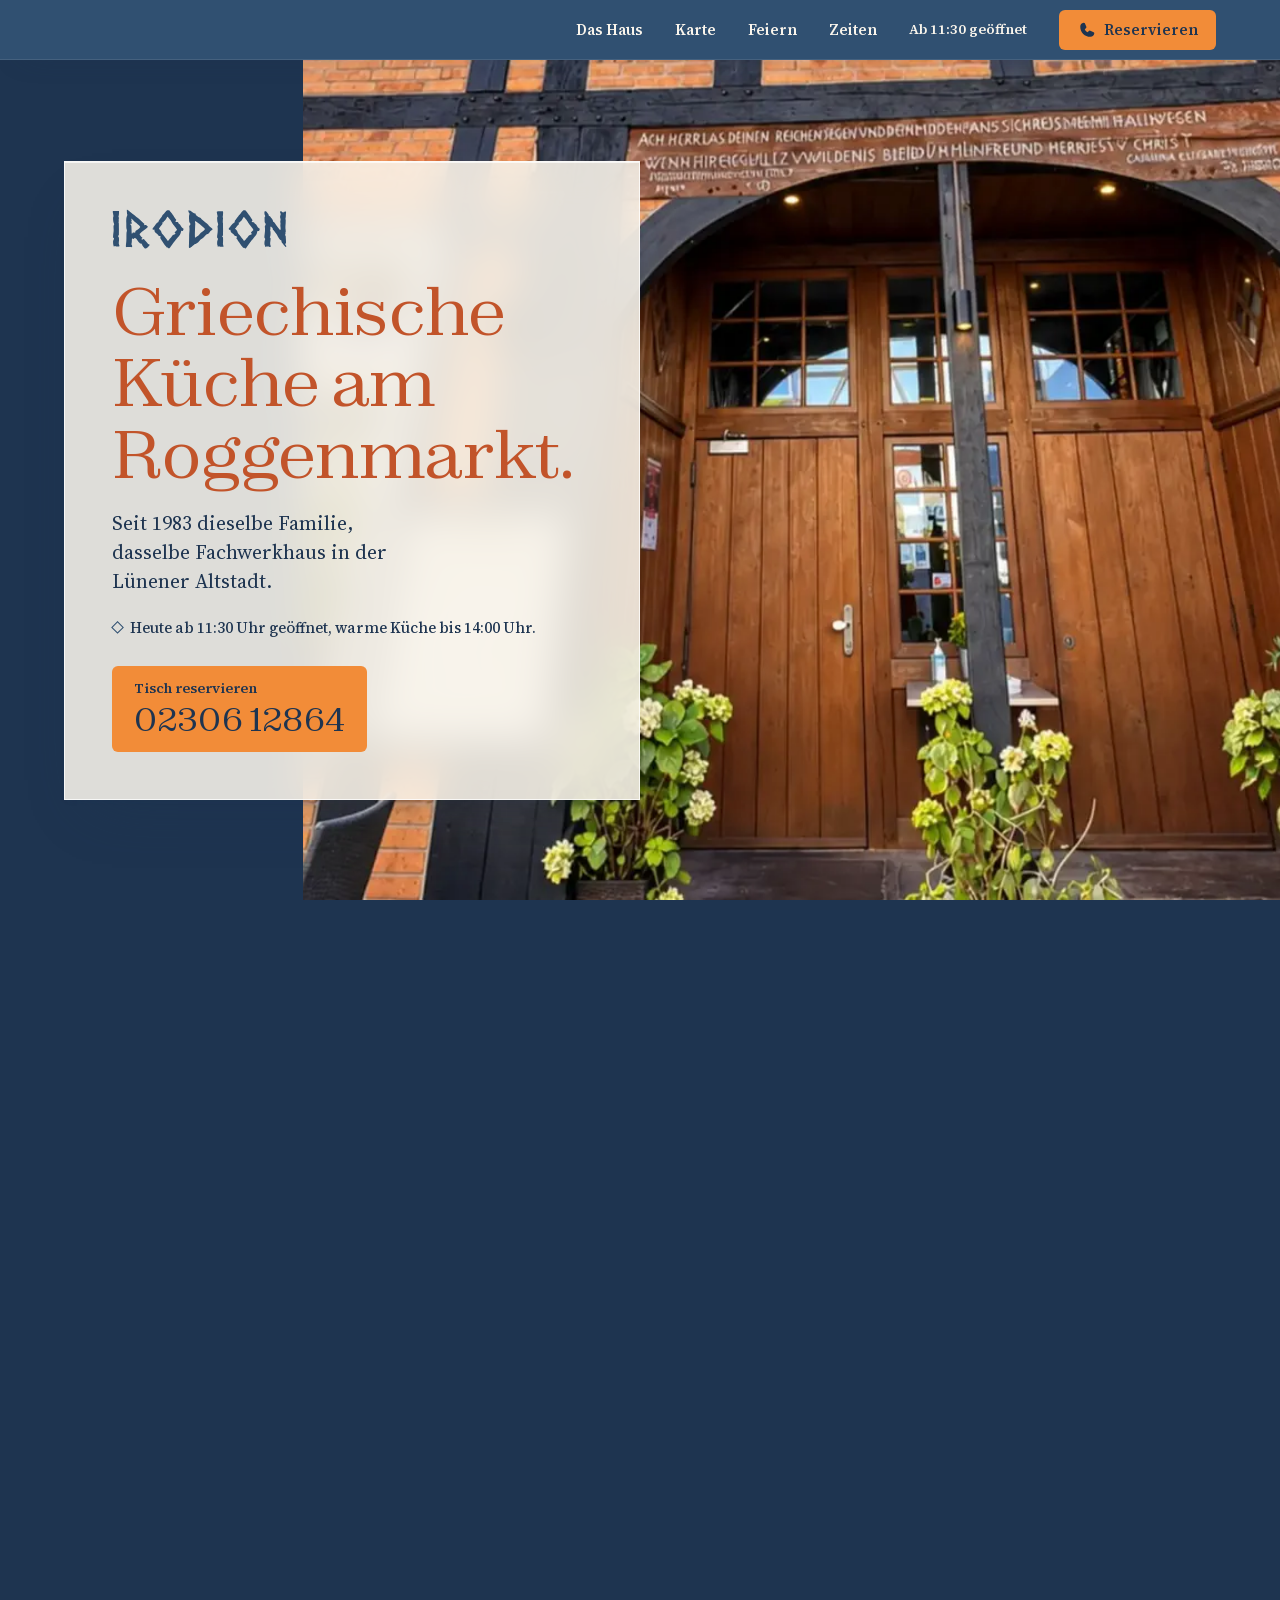
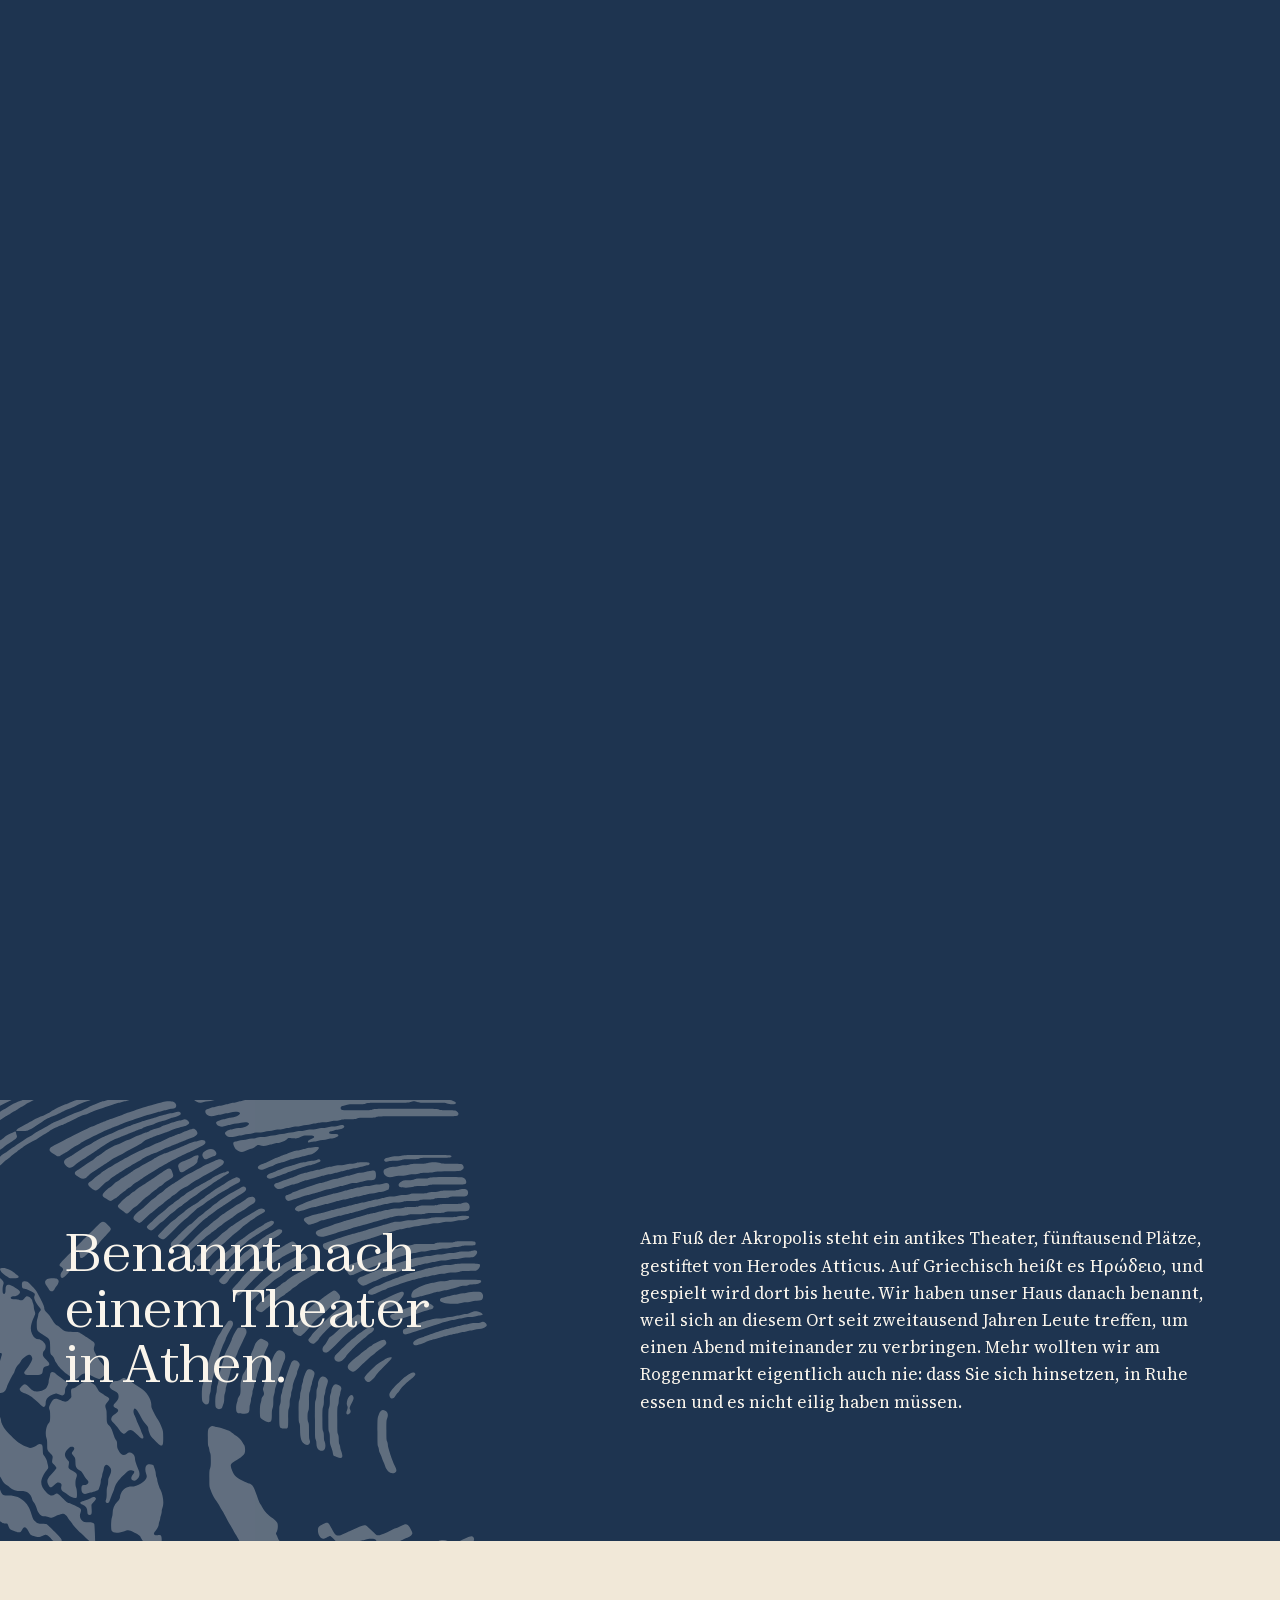
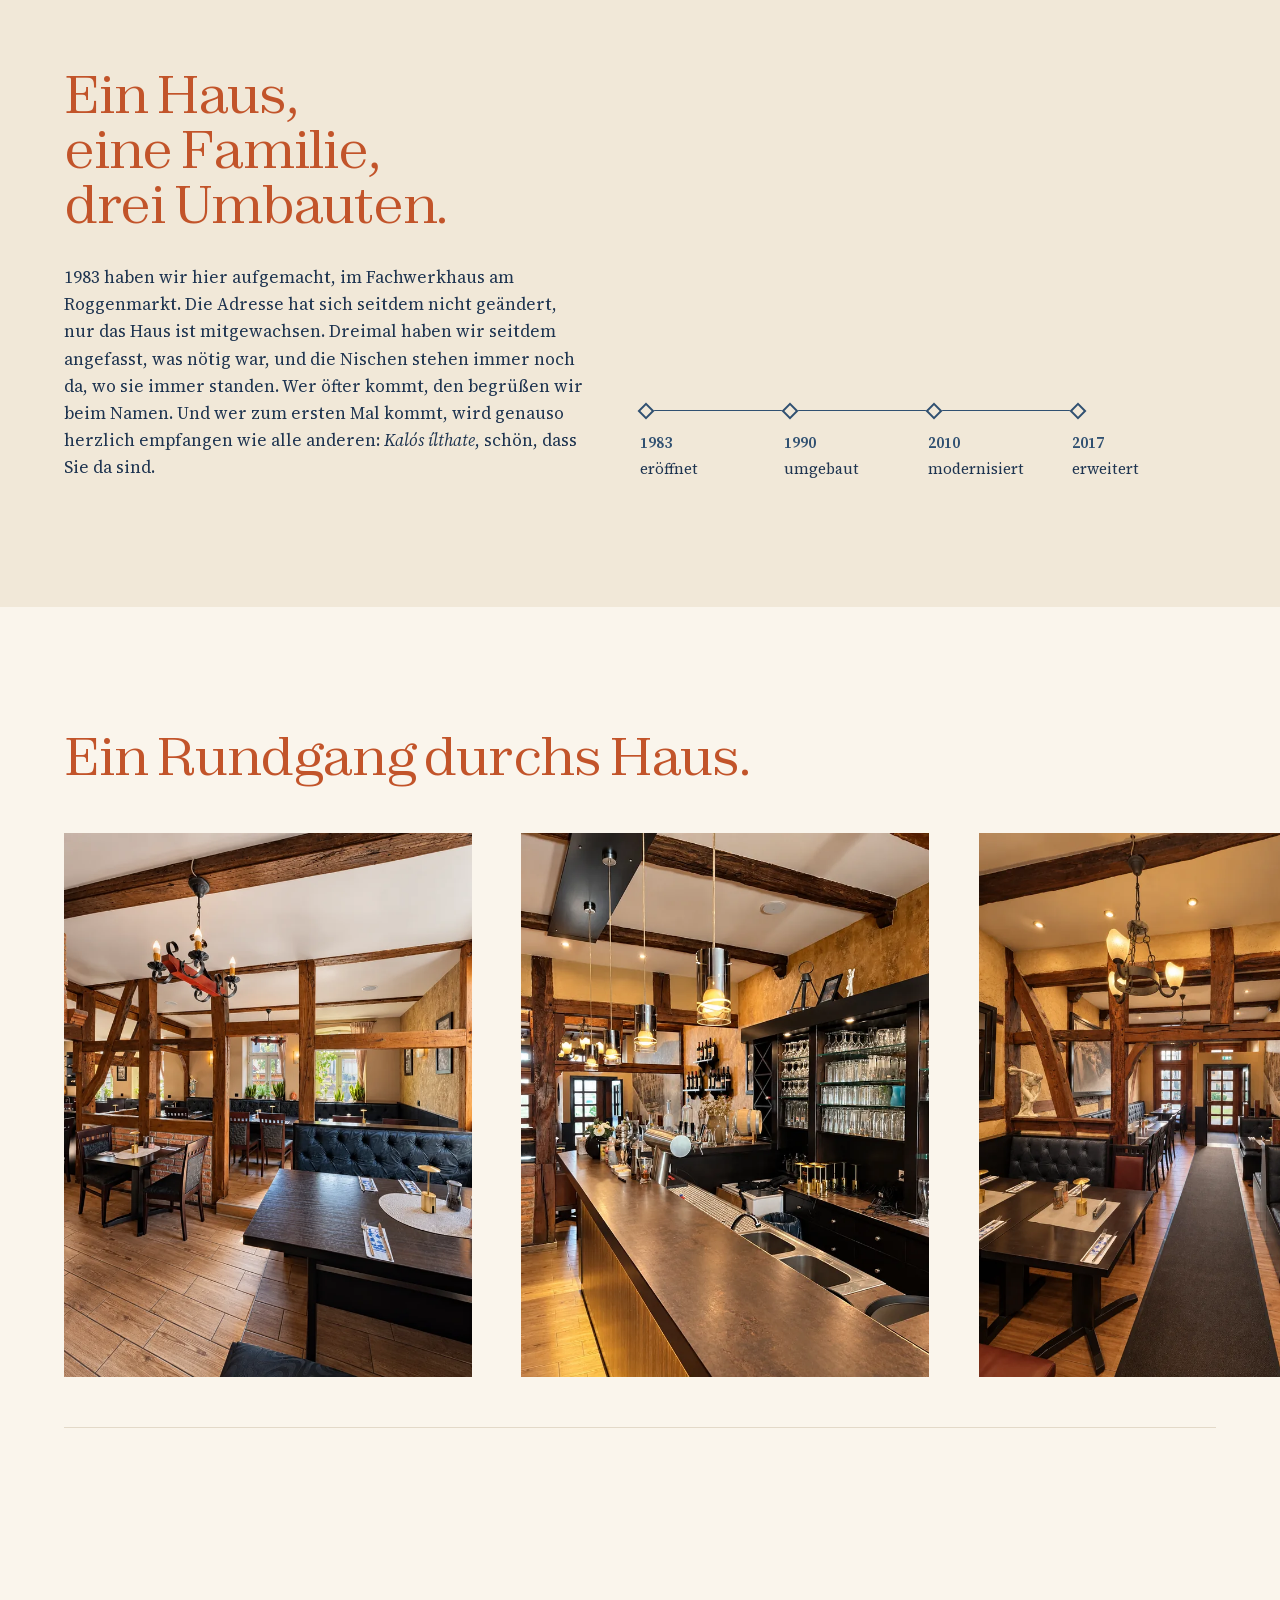
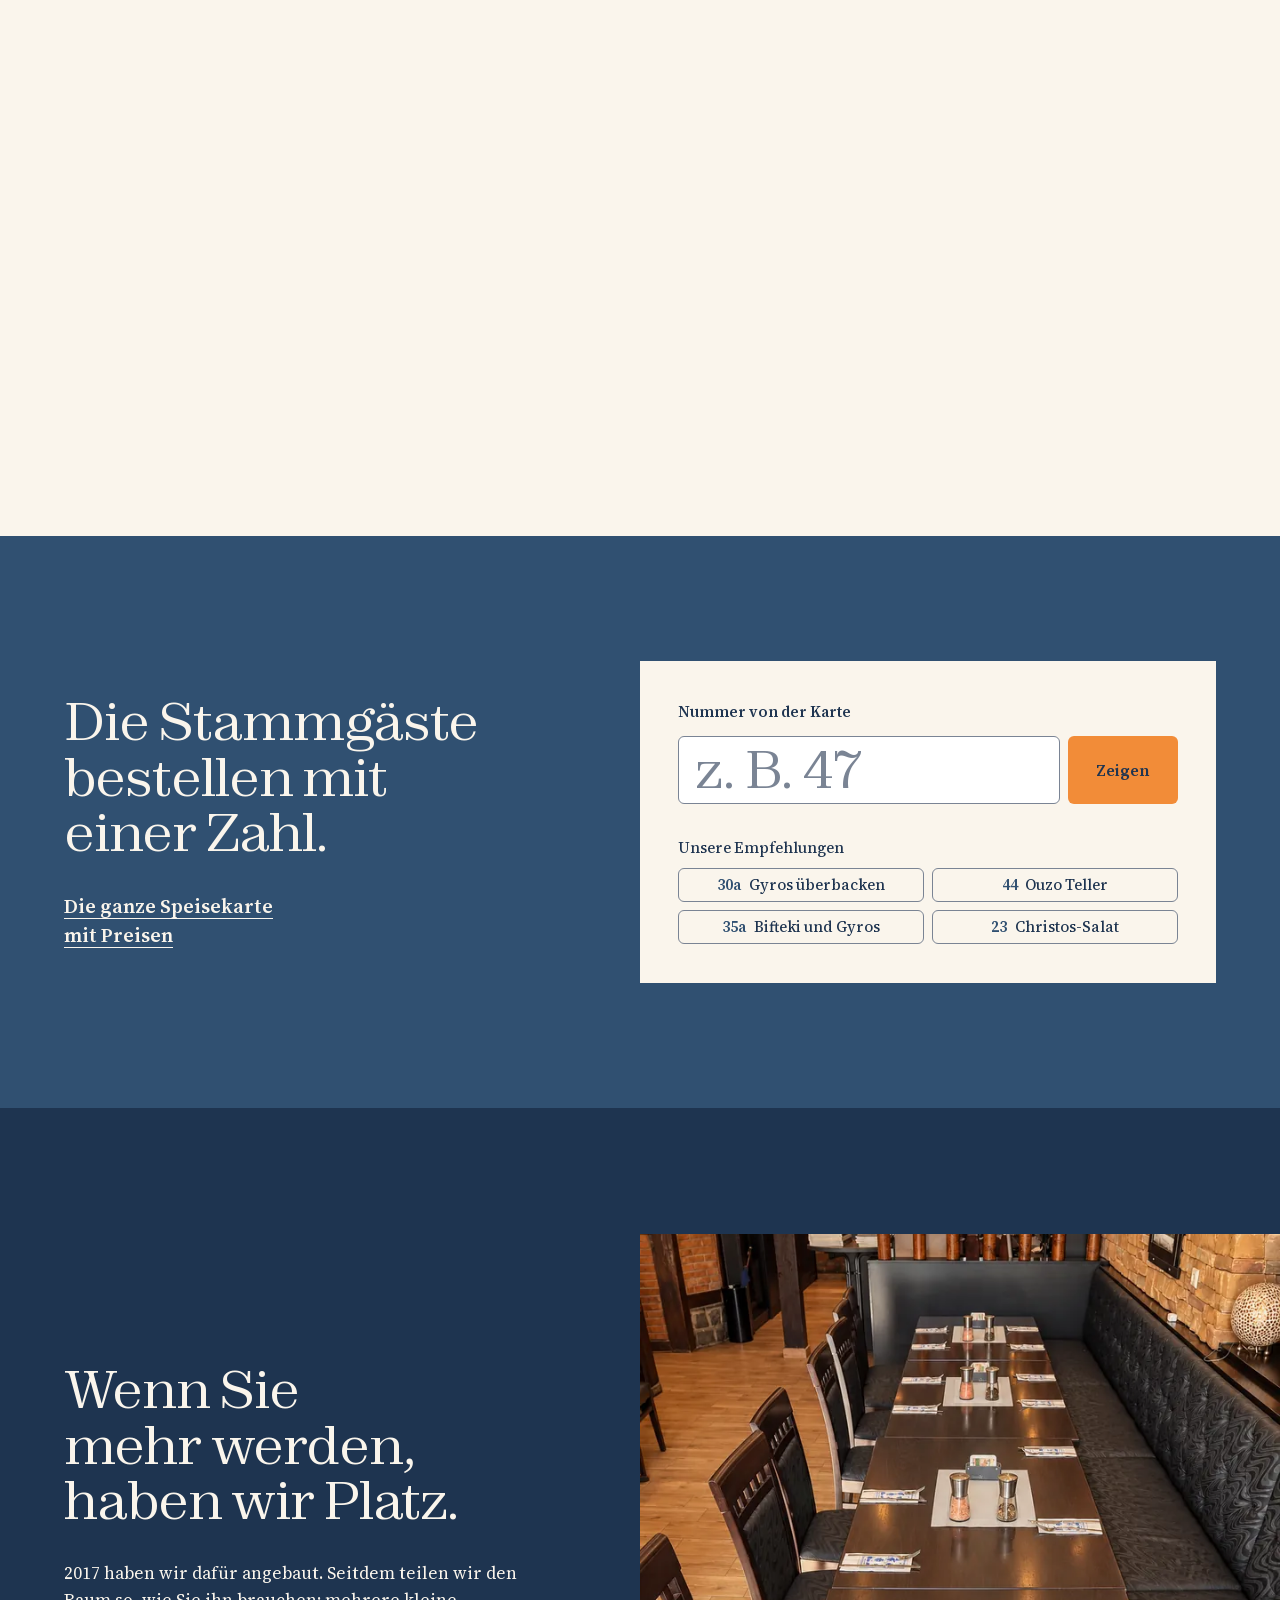
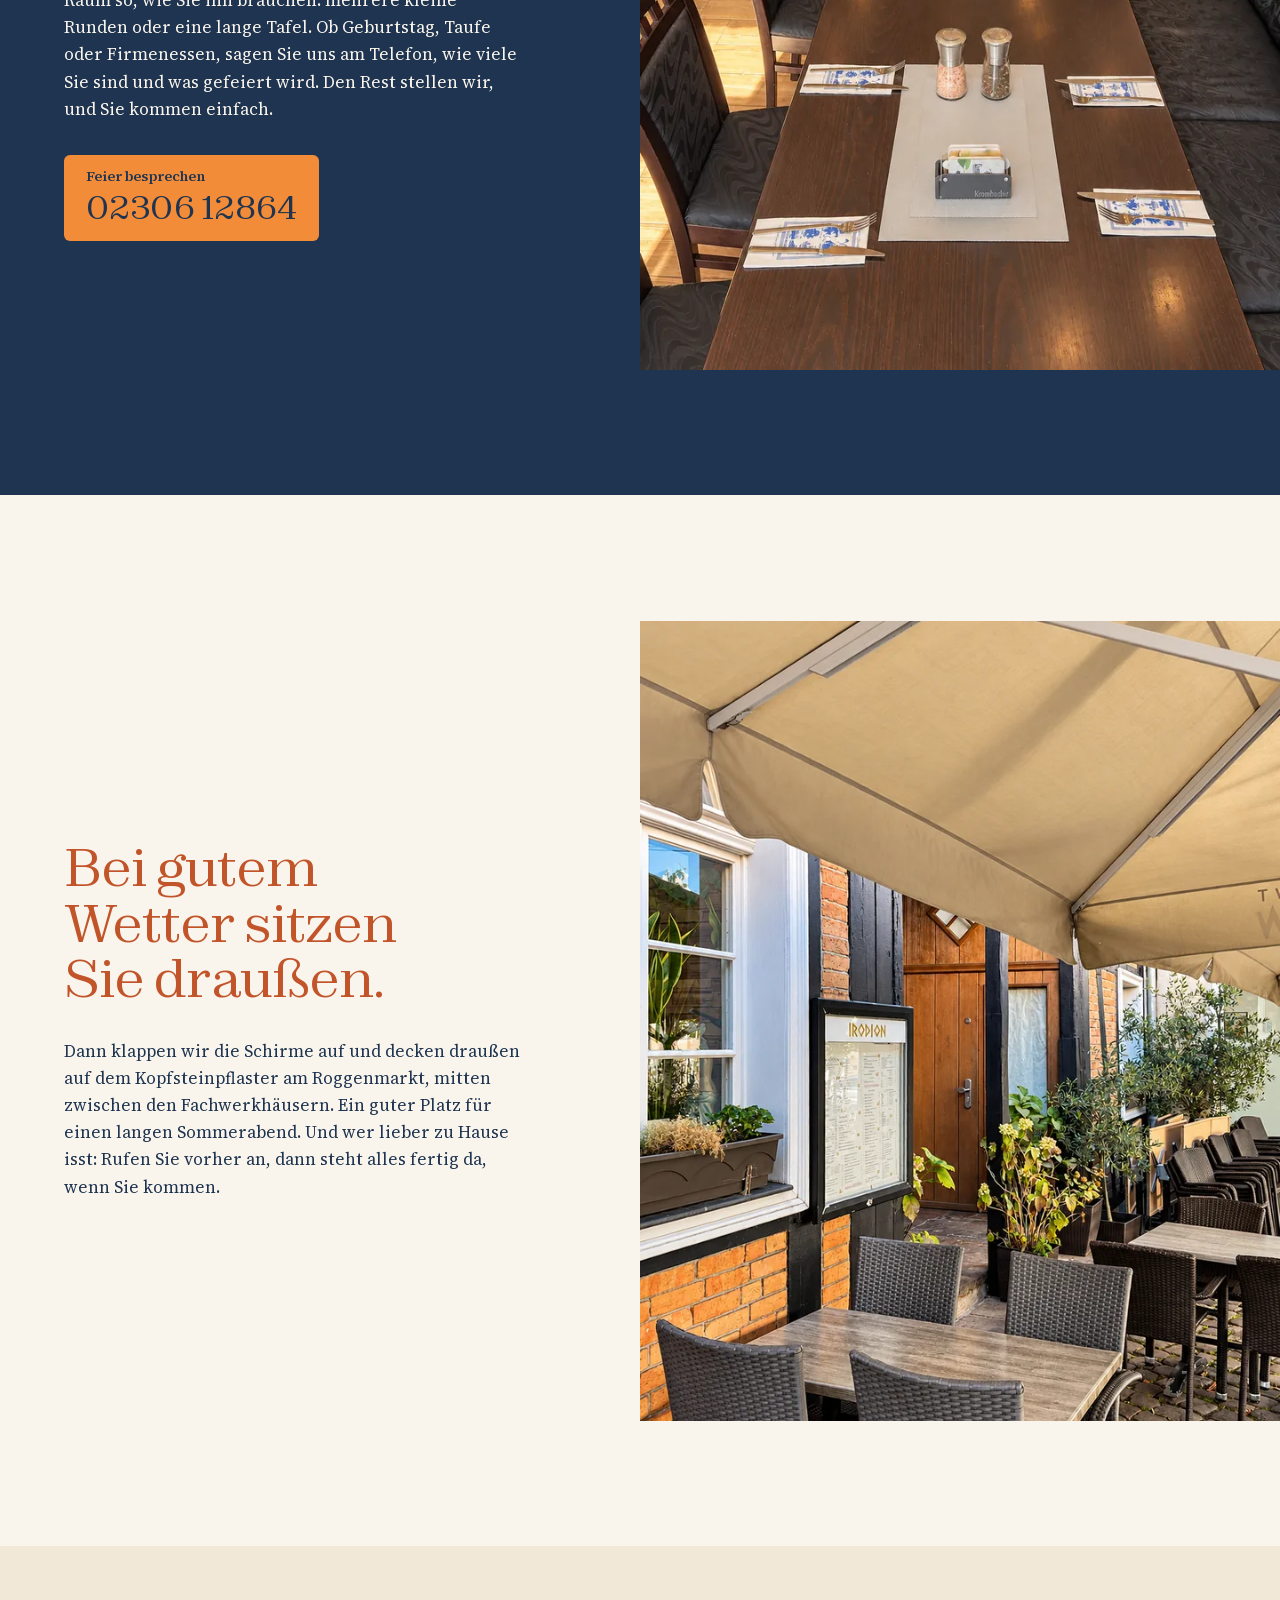
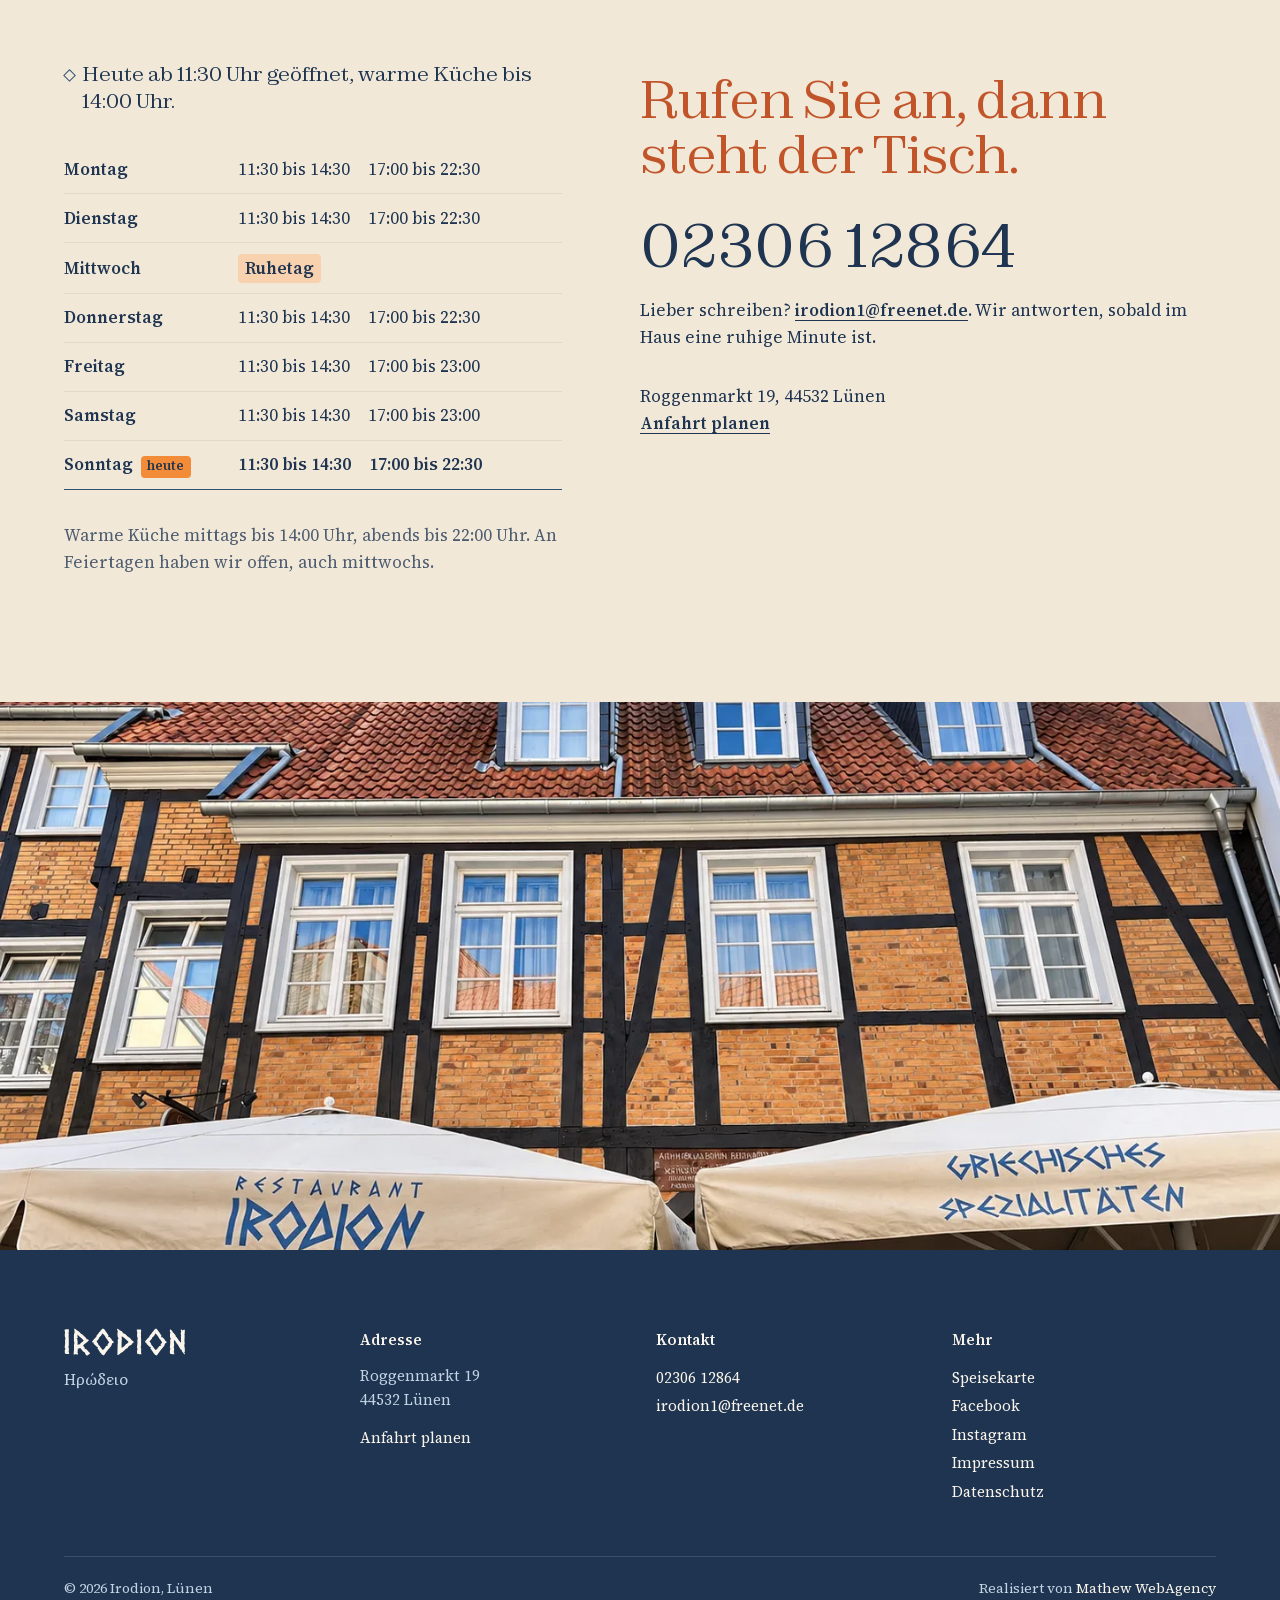
==== commit 5b2b491f: "Fuss: Copyright mit Namen und Jahr, das Jahr stellt sich selbst um Co-Authored-By: Claude Opus 5.5 <" ====
--- a/index.html
+++ b/index.html
@@ -36,7 +36,7 @@
       media="(max-width: 899px) and (orientation: portrait)" fetchpriority="high">
 <link rel="stylesheet" href="css/fonts.css?v=7d1404c1">
 <link rel="stylesheet" href="css/tokens.css?v=82212bbb">
-<link rel="stylesheet" href="css/style.css?v=4113d555">
+<link rel="stylesheet" href="css/style.css?v=bca48e17">
 
 <script src="js/vor-anstrich.js?v=f3c533a9"></script>
 </head>
@@ -462,7 +462,10 @@
       </ul>
     </div>
   </div>
-  <p class="fuss__credit">Realisiert von <a href="https://mathew-webagency.de/" rel="noopener">Mathew WebAgency</a></p>
+  <div class="fuss__credit">
+    <p>&copy; <span data-jahr>2026</span> Irodion, Lünen</p>
+    <p>Realisiert von <a href="https://mathew-webagency.de/" rel="noopener">Mathew WebAgency</a></p>
+  </div>
 </footer>
 
 <script type="application/ld+json">
@@ -536,6 +539,6 @@
 <script src="js/eintritt.js?v=6b77052c" defer></script>
 <script src="js/rundgang.js?v=38690f4a" defer></script>
 <script src="js/karte-daten.js?v=29949d48" defer></script>
-<script src="js/main.js?v=085c62b7" defer></script>
+<script src="js/main.js?v=e77eb16a" defer></script>
 </body>
 </html>
--- a/css/style.css
+++ b/css/style.css
@@ -1326,14 +1326,20 @@
   margin: 0;
   padding: 0;
 }
+/* Die letzte Zeile: links das Copyright, rechts der Hinweis auf die
+   Agentur. Am Handy untereinander. */
 .fuss__credit {
-  max-width: none;
+  display: flex;
+  flex-wrap: wrap;
+  justify-content: space-between;
+  gap: var(--r-1) var(--r-4);
   margin: var(--r-5) 0 0;
   padding-top: var(--r-3);
   border-top: 1px solid rgba(250, 245, 236, 0.14);
   font-size: 0.875rem;
   color: var(--auf-eiche-weich);
 }
+.fuss__credit p { margin: 0; color: inherit; }
 .fuss__credit a {
   color: var(--auf-eiche);
   text-decoration: none;
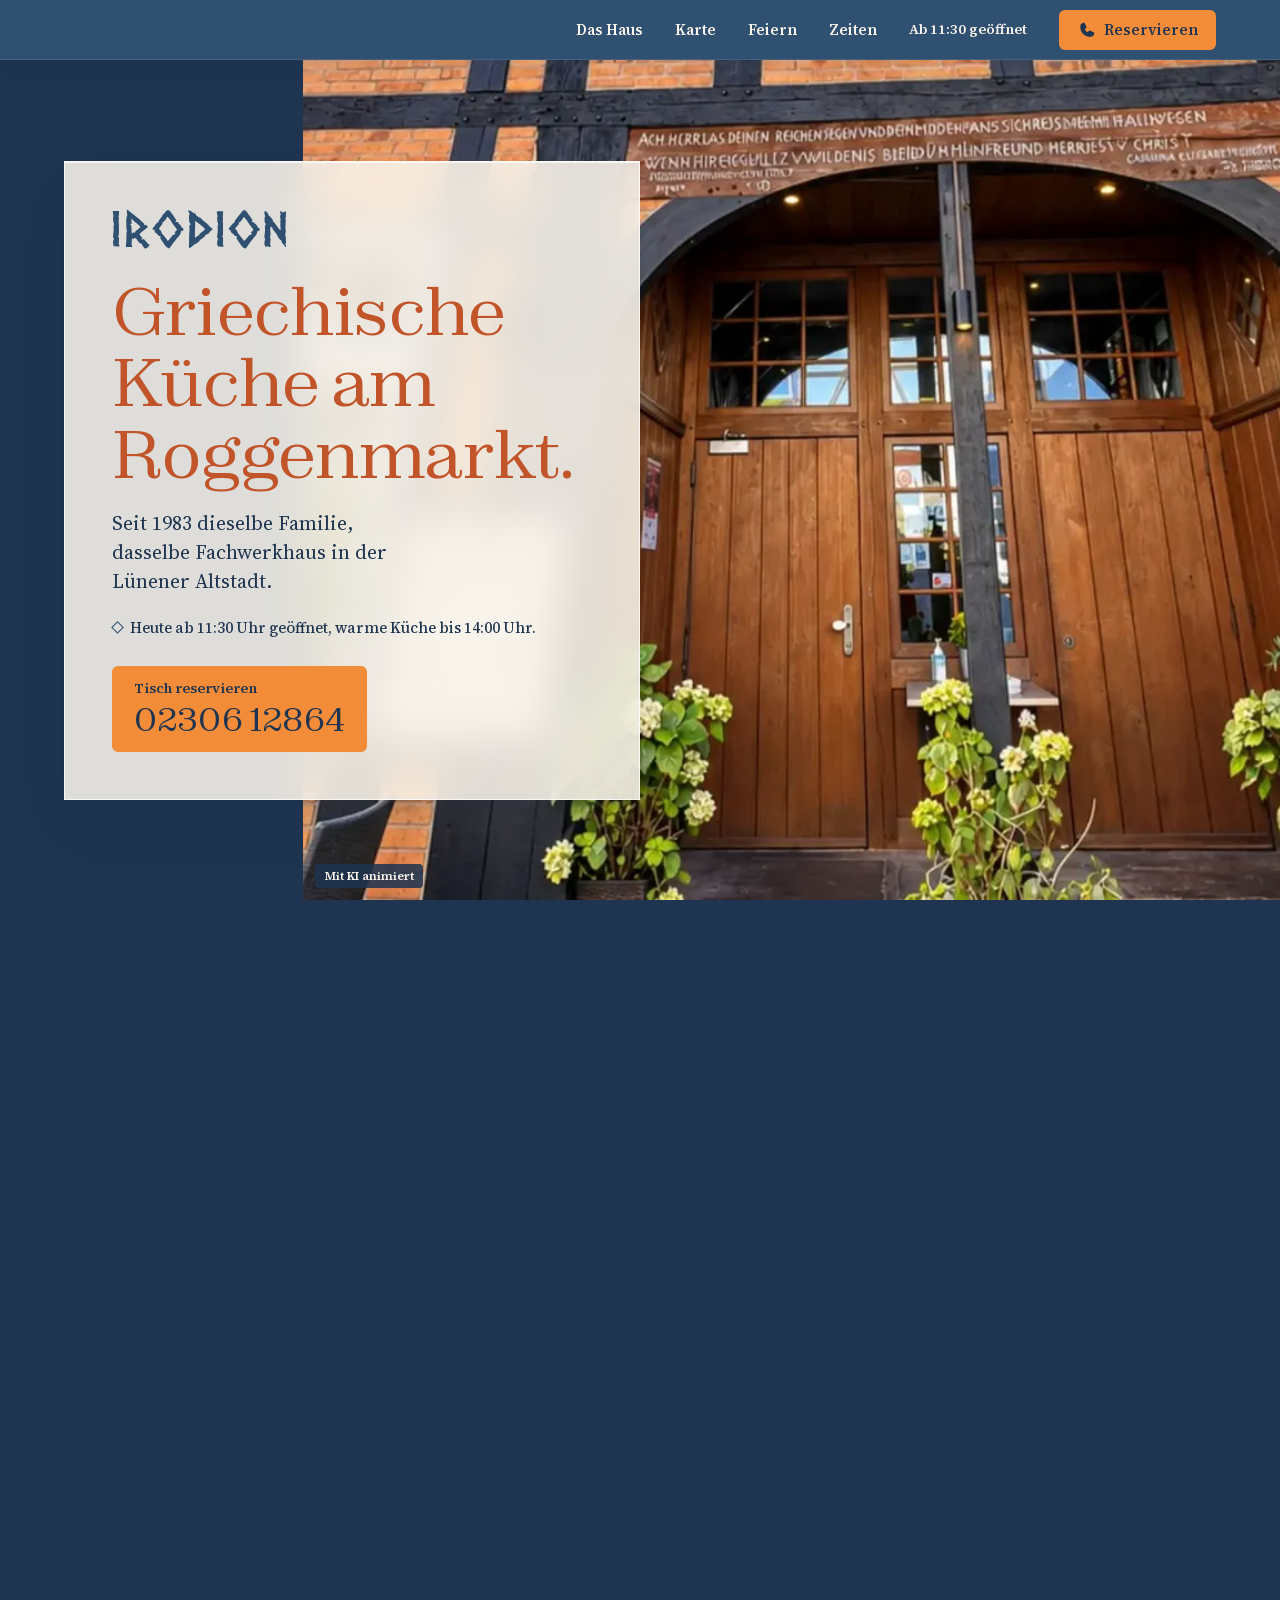
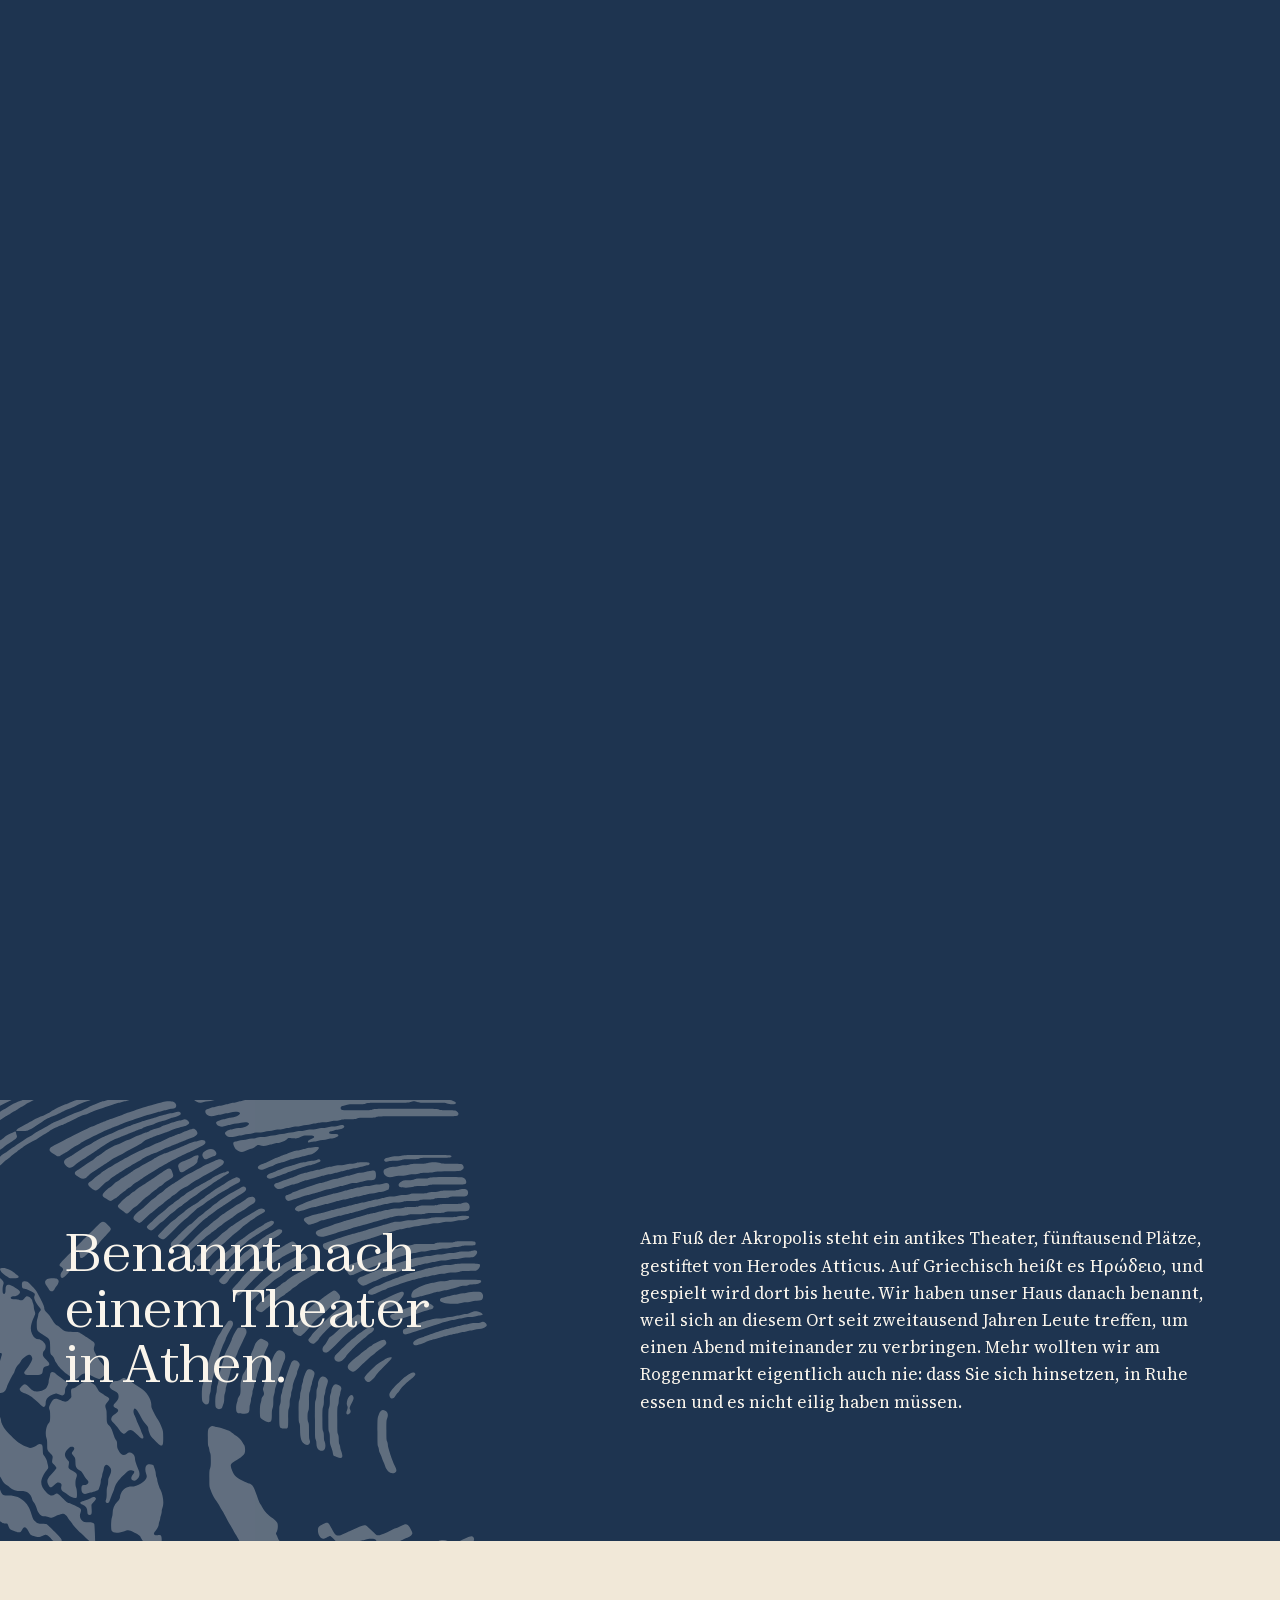
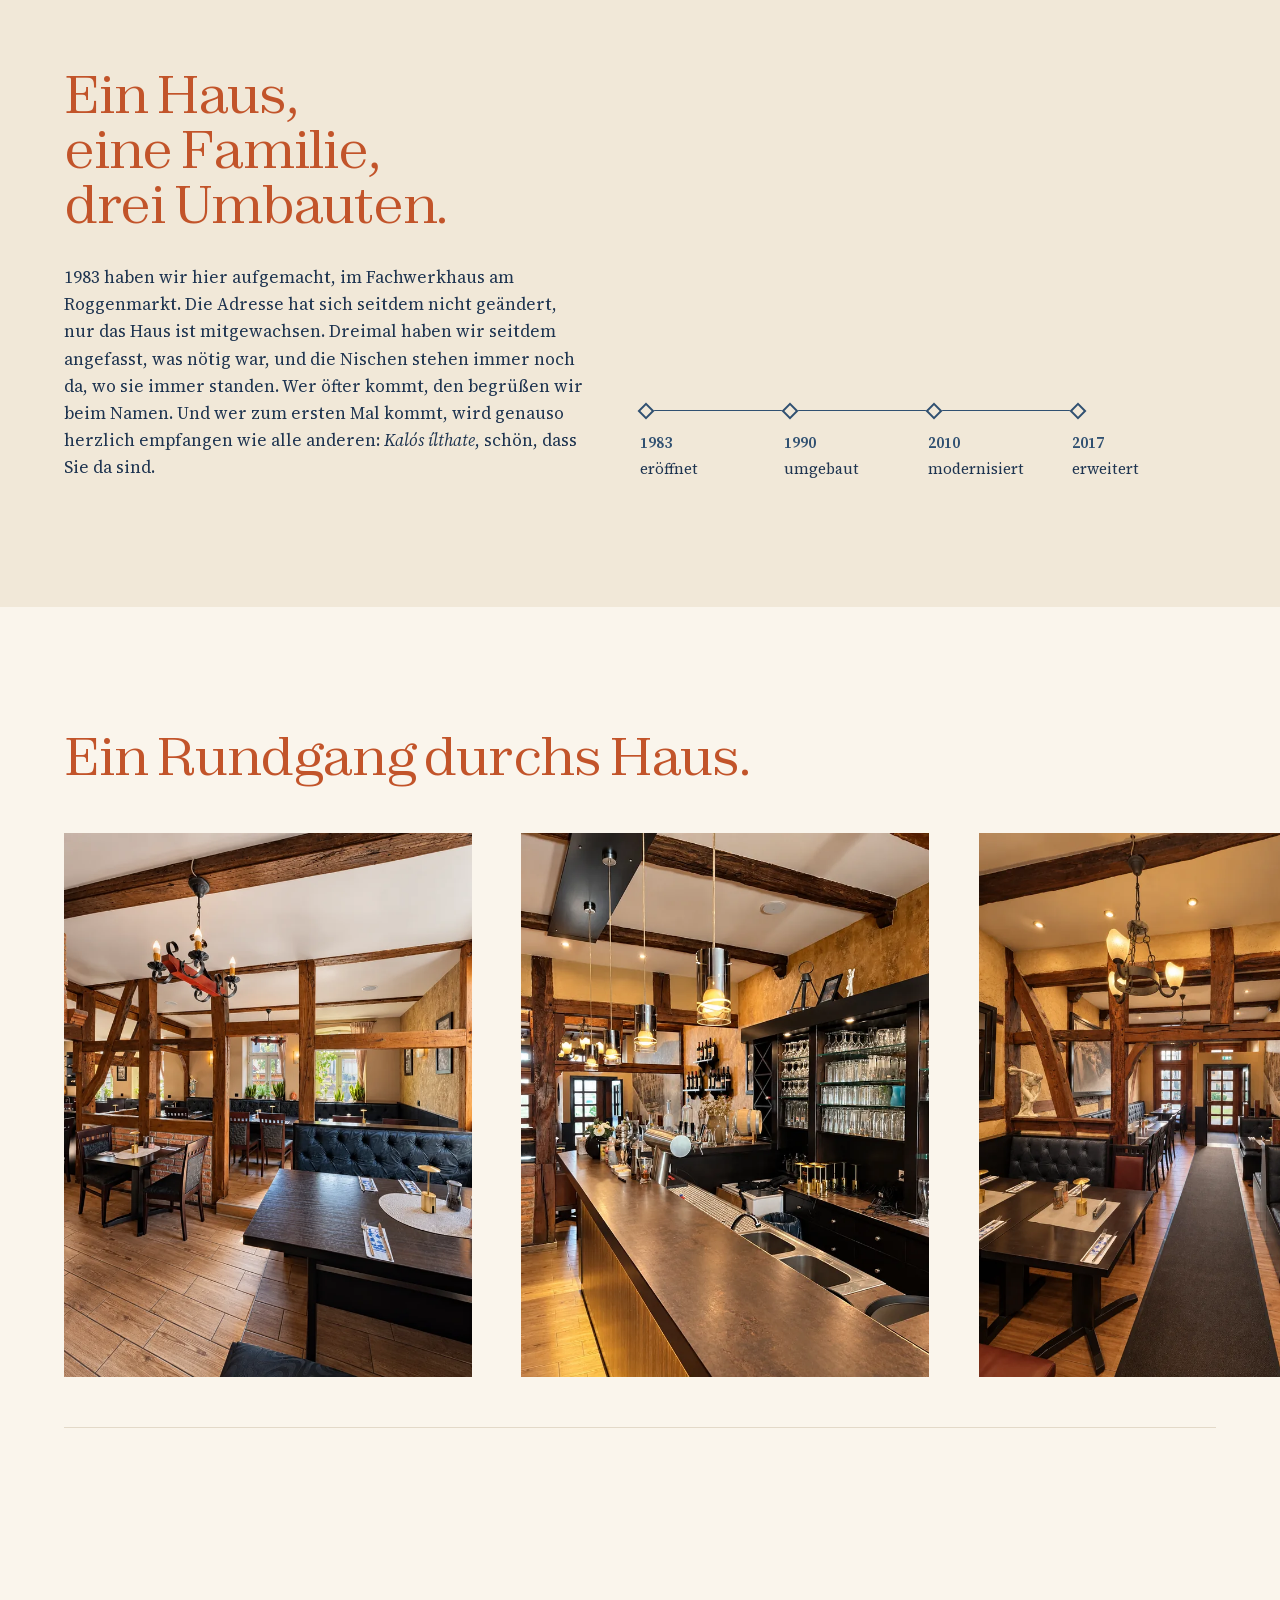
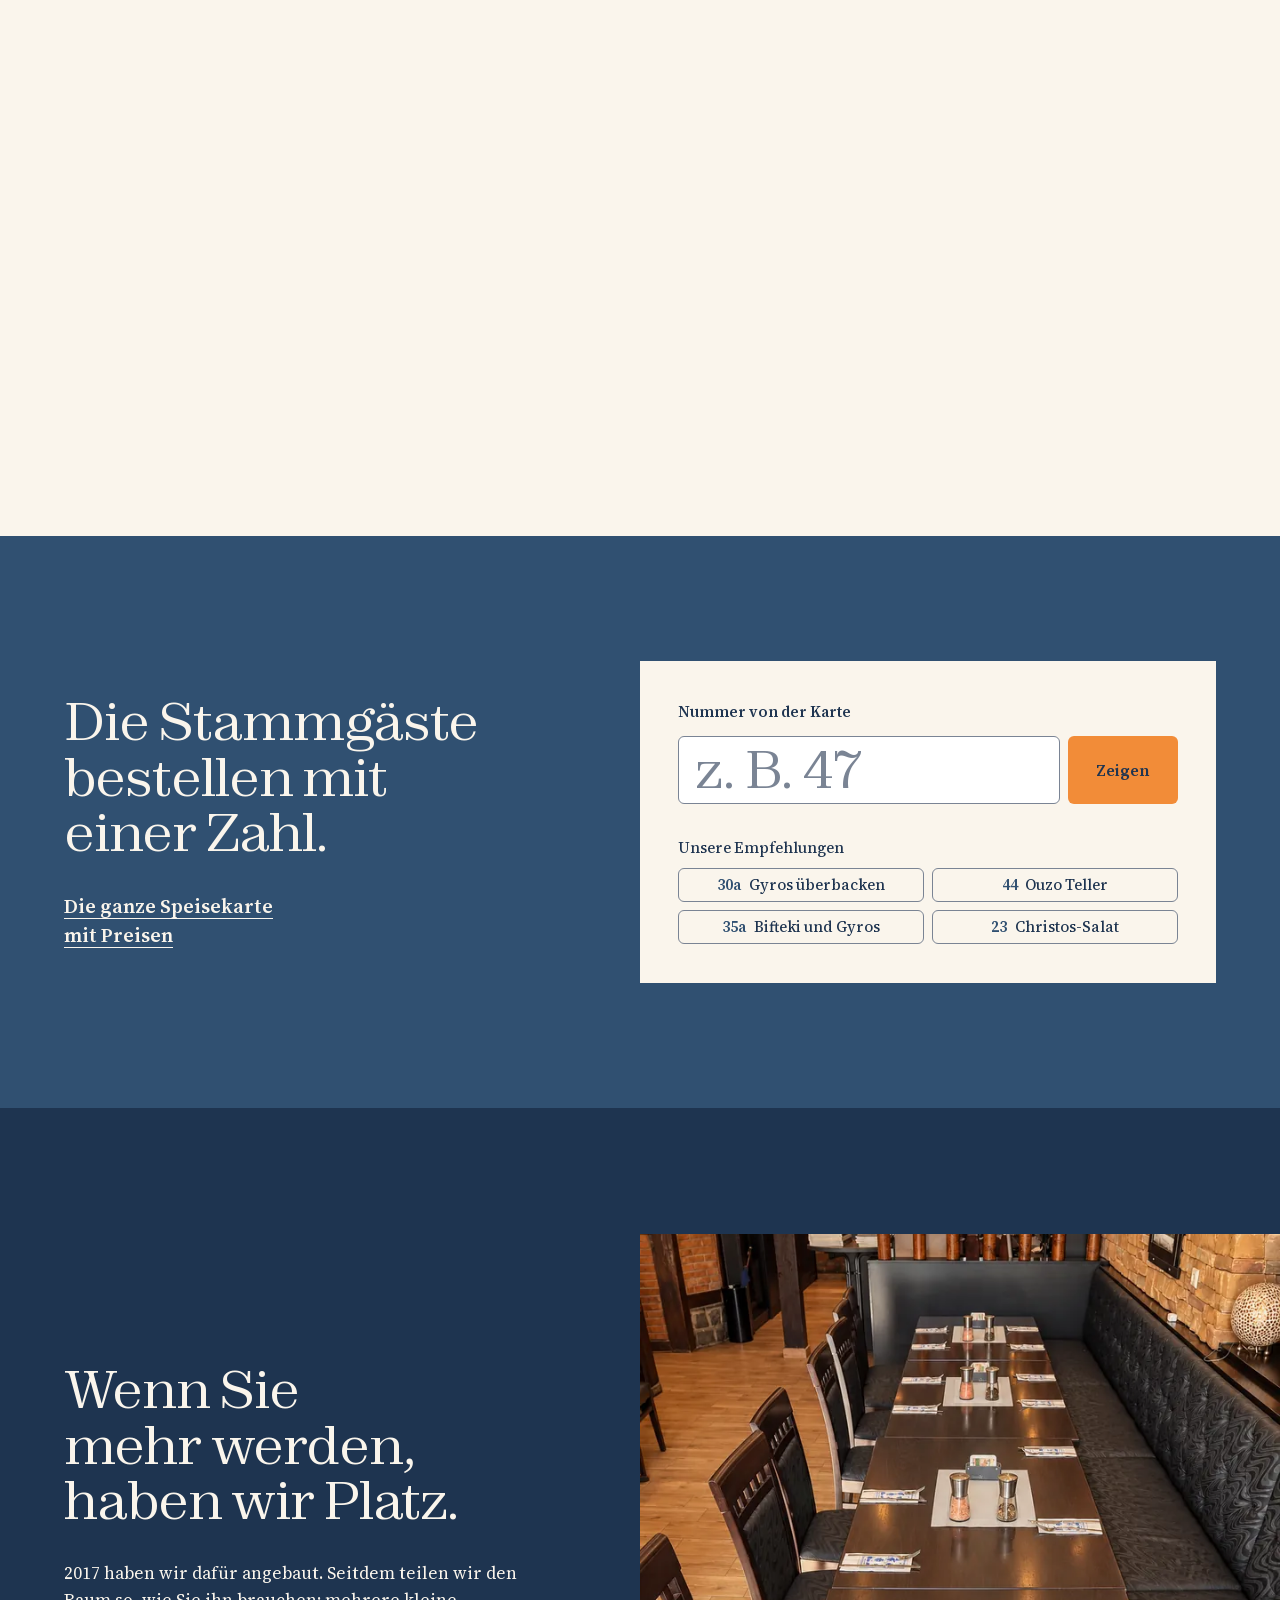
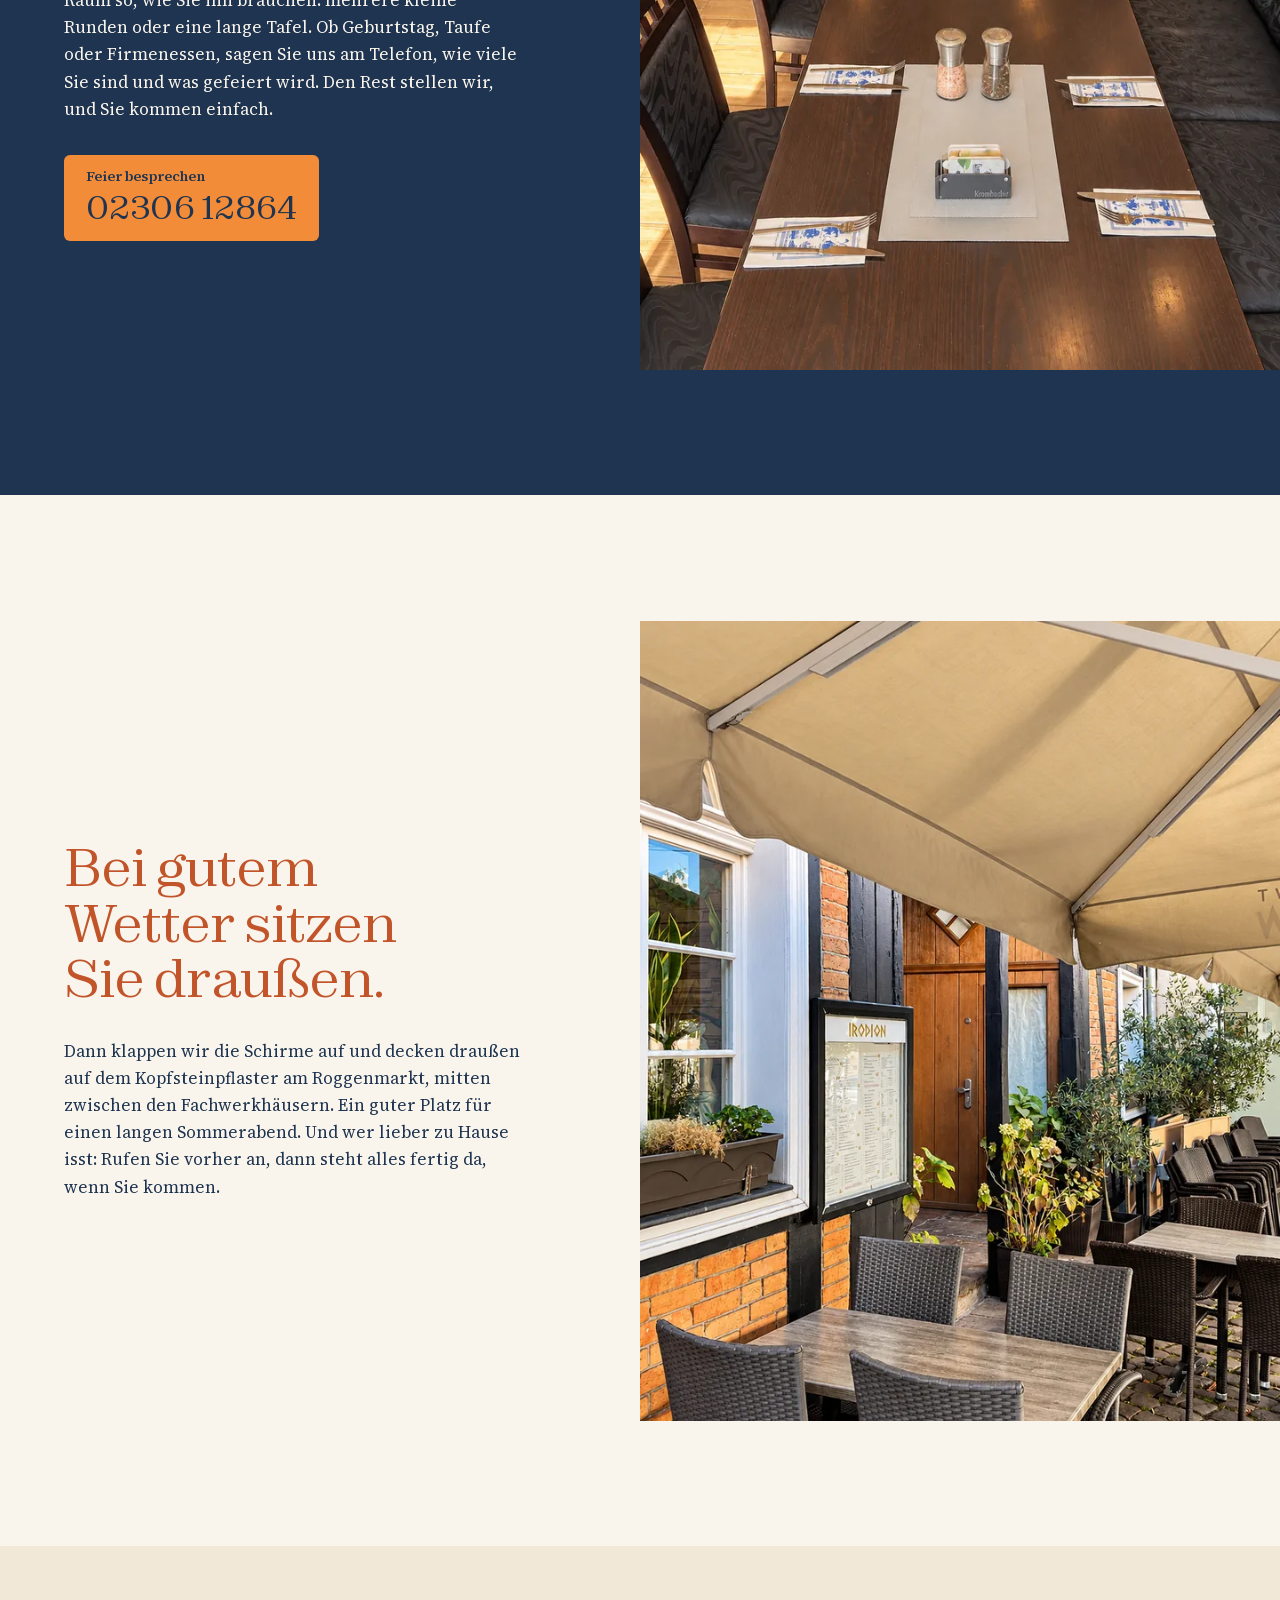
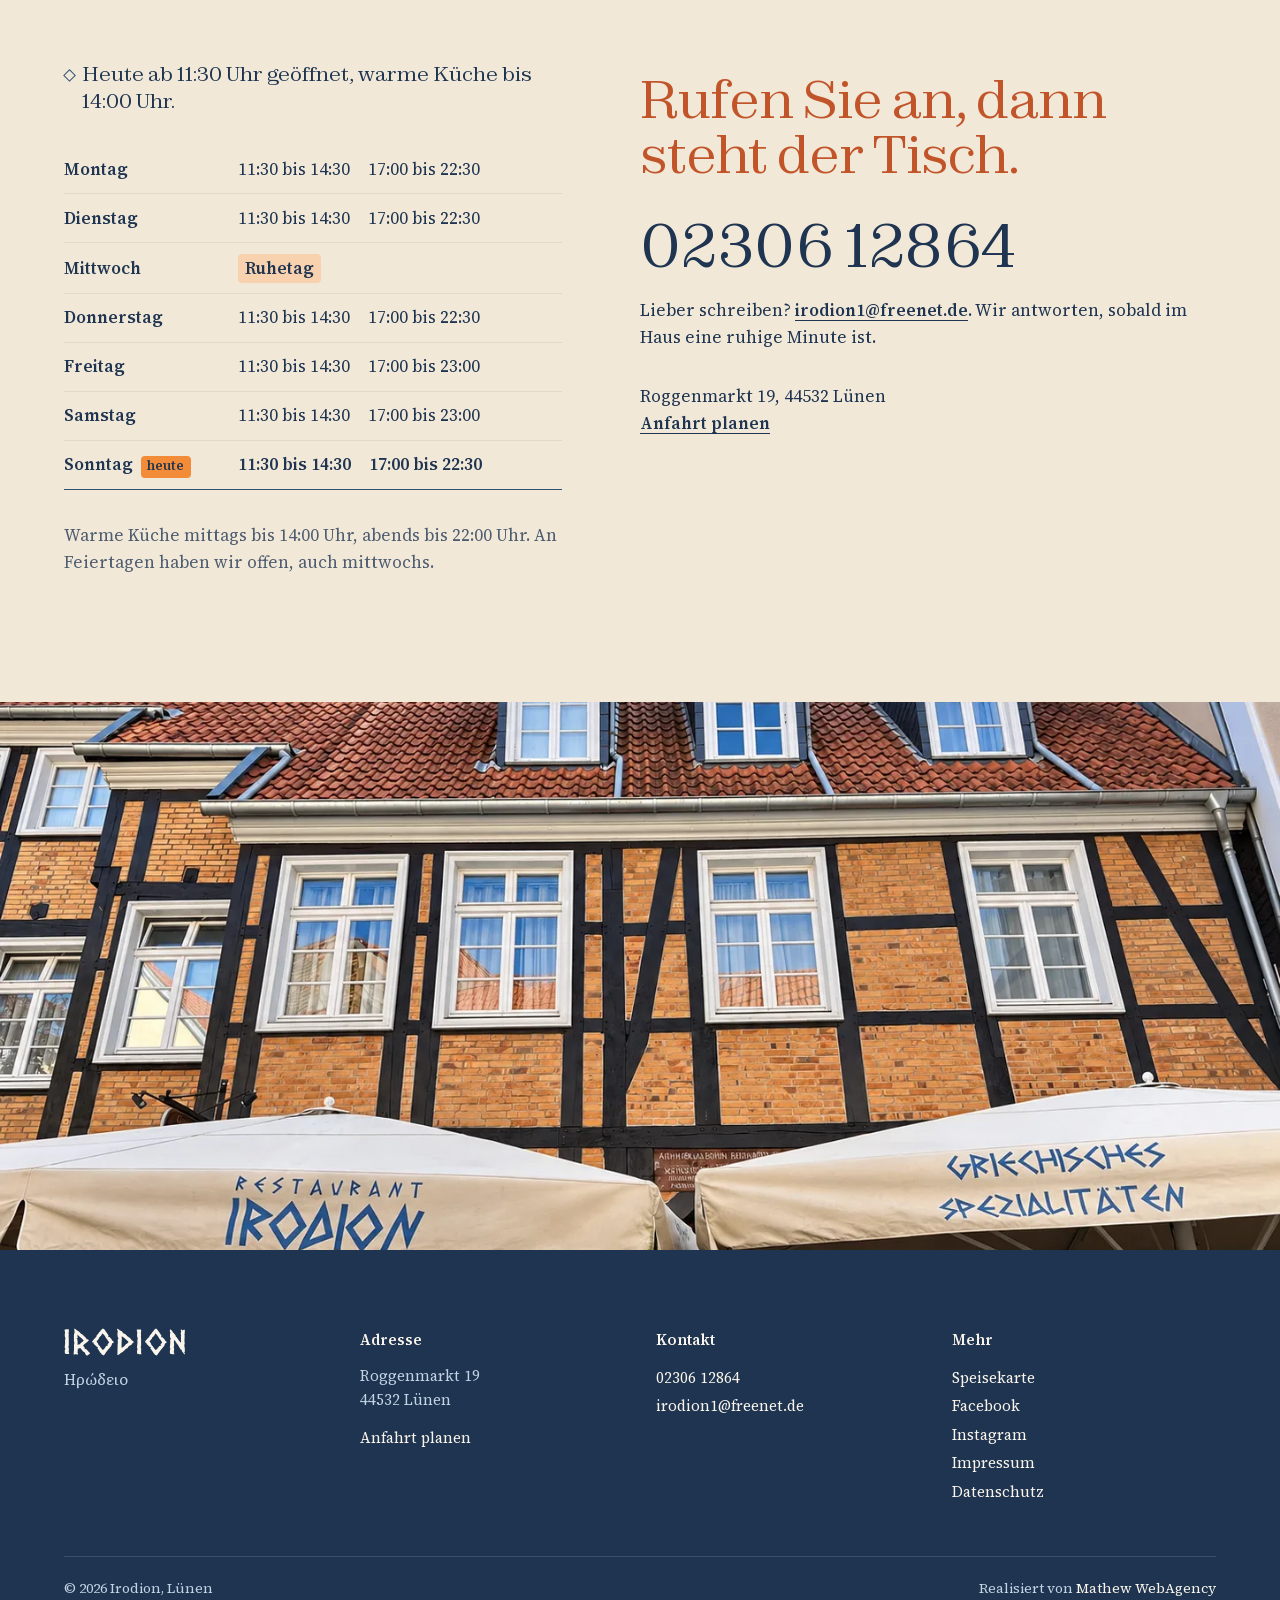
==== commit 94381537: "KI-Kennzeichnung im Einstieg, Original-Lizenztexte - "Mit KI animiert" unten links auf dem sichtbare" ====
--- a/index.html
+++ b/index.html
@@ -36,7 +36,7 @@
       media="(max-width: 899px) and (orientation: portrait)" fetchpriority="high">
 <link rel="stylesheet" href="css/fonts.css?v=7d1404c1">
 <link rel="stylesheet" href="css/tokens.css?v=82212bbb">
-<link rel="stylesheet" href="css/style.css?v=bca48e17">
+<link rel="stylesheet" href="css/style.css?v=63ac4cde">
 
 <script src="js/vor-anstrich.js?v=f3c533a9"></script>
 </head>
@@ -100,7 +100,7 @@
       <source media="(max-width: 899px) and (orientation: portrait)" srcset="assets/film/eintritt-hoch-start-540.webp 540w, assets/film/eintritt-hoch-start-720.webp 720w, assets/film/eintritt-hoch-start-2.webp 900w" sizes="100vw" width="900" height="1600">
       <img class="klaert" src="assets/film/eintritt-quer-start-2.webp" srcset="assets/film/eintritt-quer-start-960.webp 960w, assets/film/eintritt-quer-start-1440.webp 1440w, assets/film/eintritt-quer-start-2.webp 1920w" sizes="100vw" width="1920" height="1080"
            fetchpriority="high" decoding="async"
-           alt="Der Eingang des Irodion am Roggenmarkt 19: eine zweiflügelige Holztür unter einem Rundbogen im Fachwerkhaus, davor Blumen.">
+           alt="Der Eingang des Irodion am Roggenmarkt 19: eine zweiflügelige Holztür unter einem Rundbogen im Fachwerkhaus, davor Blumen. Beim Scrollen folgt eine mit KI animierte Kamerafahrt durch die Tür.">
     </picture>
   </figure>
   <!-- Die Fahrt selbst. Sie liegt ueber dem ganzen Einstieg und beginnt
@@ -111,7 +111,7 @@
         <source media="(max-width: 899px) and (orientation: portrait)" srcset="assets/film/eintritt-hoch-start-540.webp 540w, assets/film/eintritt-hoch-start-720.webp 720w, assets/film/eintritt-hoch-start-2.webp 900w" sizes="100vw" width="900" height="1600">
         <img src="assets/film/eintritt-quer-start-2.webp" srcset="assets/film/eintritt-quer-start-960.webp 960w, assets/film/eintritt-quer-start-1440.webp 1440w, assets/film/eintritt-quer-start-2.webp 1920w" sizes="100vw" width="1920" height="1080" alt="" decoding="async">
       </picture>
-      <video class="hero__video" muted playsinline preload="none" disablepictureinpicture tabindex="-1"></video>
+      <video class="hero__video" muted playsinline preload="none" disablepictureinpicture tabindex="-1" aria-label="Mit KI animierte Kamerafahrt durch die Eingangstür in den Gastraum"></video>
       <picture class="hero__ende">
         <source media="(max-width: 899px) and (orientation: portrait)" srcset="assets/film/eintritt-hoch-ende-3.webp" width="900" height="1600">
         <img src="assets/film/eintritt-quer-ende-3.webp" width="1920" height="1080" alt="" loading="lazy" decoding="async">
@@ -119,6 +119,10 @@
     </div>
     <span class="hero__schleier"></span>
   </div>
+  <!-- Kennzeichnung der KI-Animation. Steht, sobald die Fahrt moeglich ist,
+       unten links auf dem sichtbaren Bild und wandert mit, wenn das Bild
+       zur vollen Flaeche waechst (js/eintritt.js). -->
+  <span class="hero__ki" aria-hidden="true">Mit KI animiert</span>
   <p class="hero__gruss" aria-hidden="true"><i>Kalós ílthate.</i> <span>Schön, dass Sie da sind.</span></p>
   <div class="hero__scheibe glas">
     <svg class="logo hero__logo" viewBox="0 0 1029 237" preserveAspectRatio="xMinYMid meet" aria-hidden="true" focusable="false"><use href="#logo" width="1029" height="237"/></svg>
@@ -536,7 +540,7 @@
 
 <script src="js/vendor/gsap.min.js?v=96c01b81" defer></script>
 <script src="js/vendor/ScrollTrigger.min.js?v=30821939" defer></script>
-<script src="js/eintritt.js?v=6b77052c" defer></script>
+<script src="js/eintritt.js?v=d6df96d9" defer></script>
 <script src="js/rundgang.js?v=38690f4a" defer></script>
 <script src="js/karte-daten.js?v=29949d48" defer></script>
 <script src="js/main.js?v=e77eb16a" defer></script>
--- a/css/style.css
+++ b/css/style.css
@@ -324,6 +324,27 @@
   background: var(--eiche);
 }
 .js-eintritt .hero--faehrt .hero__film { visibility: visible; }
+/* Die Kennzeichnung "Mit KI animiert". Nur dort, wo die Fahrt laeuft.
+   Lage setzt js/eintritt.js per transform: unten links auf dem
+   sichtbaren Bild, nie unter der Scheibe. */
+.hero__ki { display: none; }
+.js-eintritt .hero__ki {
+  display: block;
+  grid-area: auto;
+  position: absolute;
+  left: 0;
+  top: 0;
+  z-index: 3;
+  padding: 0.3rem 0.6rem;
+  border-radius: 4px;
+  background: rgba(30, 52, 80, 0.85);
+  color: var(--auf-eiche);
+  font-size: 0.75rem;
+  font-weight: 600;
+  line-height: 1.2;
+  white-space: nowrap;
+  pointer-events: none;
+}
 .js-eintritt .hero--faehrt .hero__bild { visibility: hidden; }
 /* Groesse und Lage setzt js/eintritt.js: genau die des Filmbilds. */
 /* overflow: hidden, damit das Tuerfoto beim Hineinzoomen (Ersatzweg)
@@ -1390,6 +1411,14 @@
   color: var(--tinte);
 }
 .blatt a { color: var(--eiche); }
+.blatt__abgesetzt {
+  margin: var(--r-5) 0;
+  padding: var(--r-3) var(--r-4);
+  background: var(--leinen-tief);
+  border-left: 3px solid var(--logoblau);
+}
+.blatt__abgesetzt h2 { margin-top: 0; }
+.blatt__abgesetzt p { margin-bottom: 0; }
 .blatt__stand { margin-top: var(--r-5); font-size: 0.9375rem; color: var(--tinte-weich); }
 .zurueck { margin-top: var(--r-6); }
 
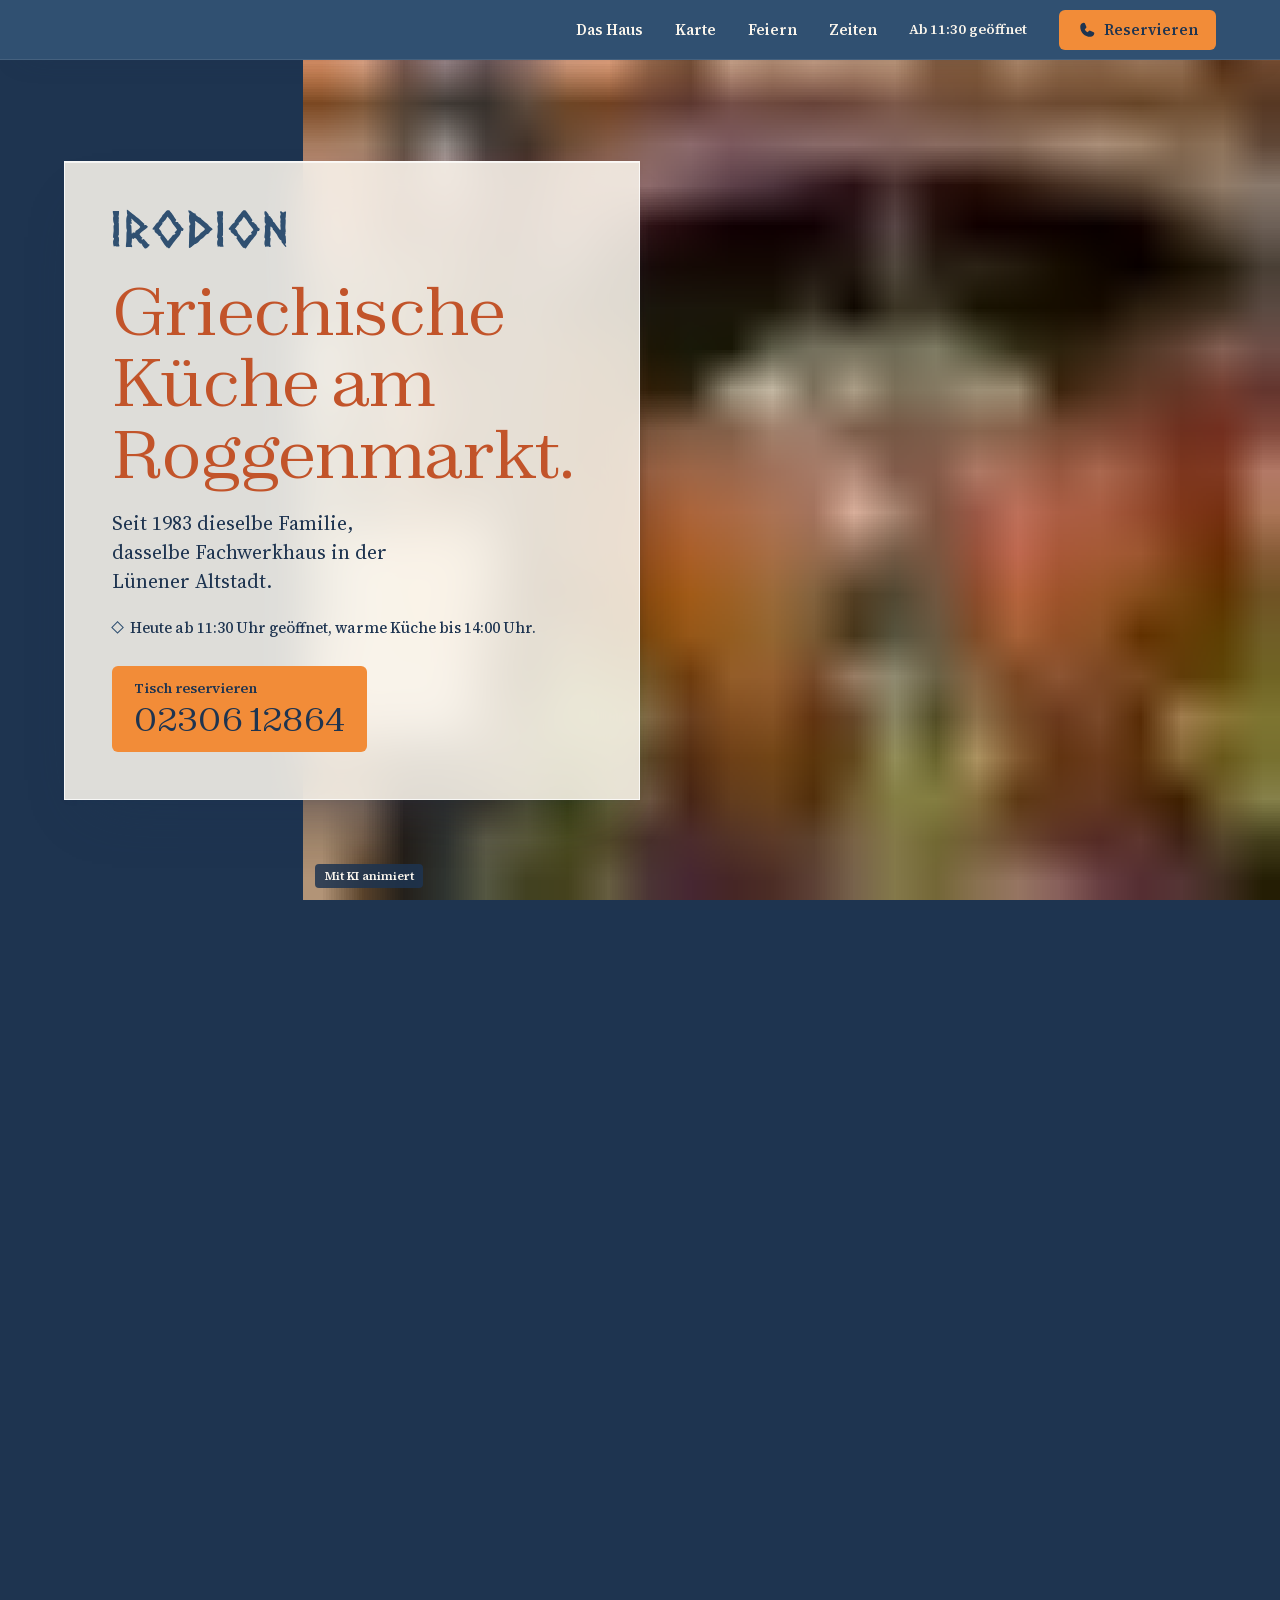
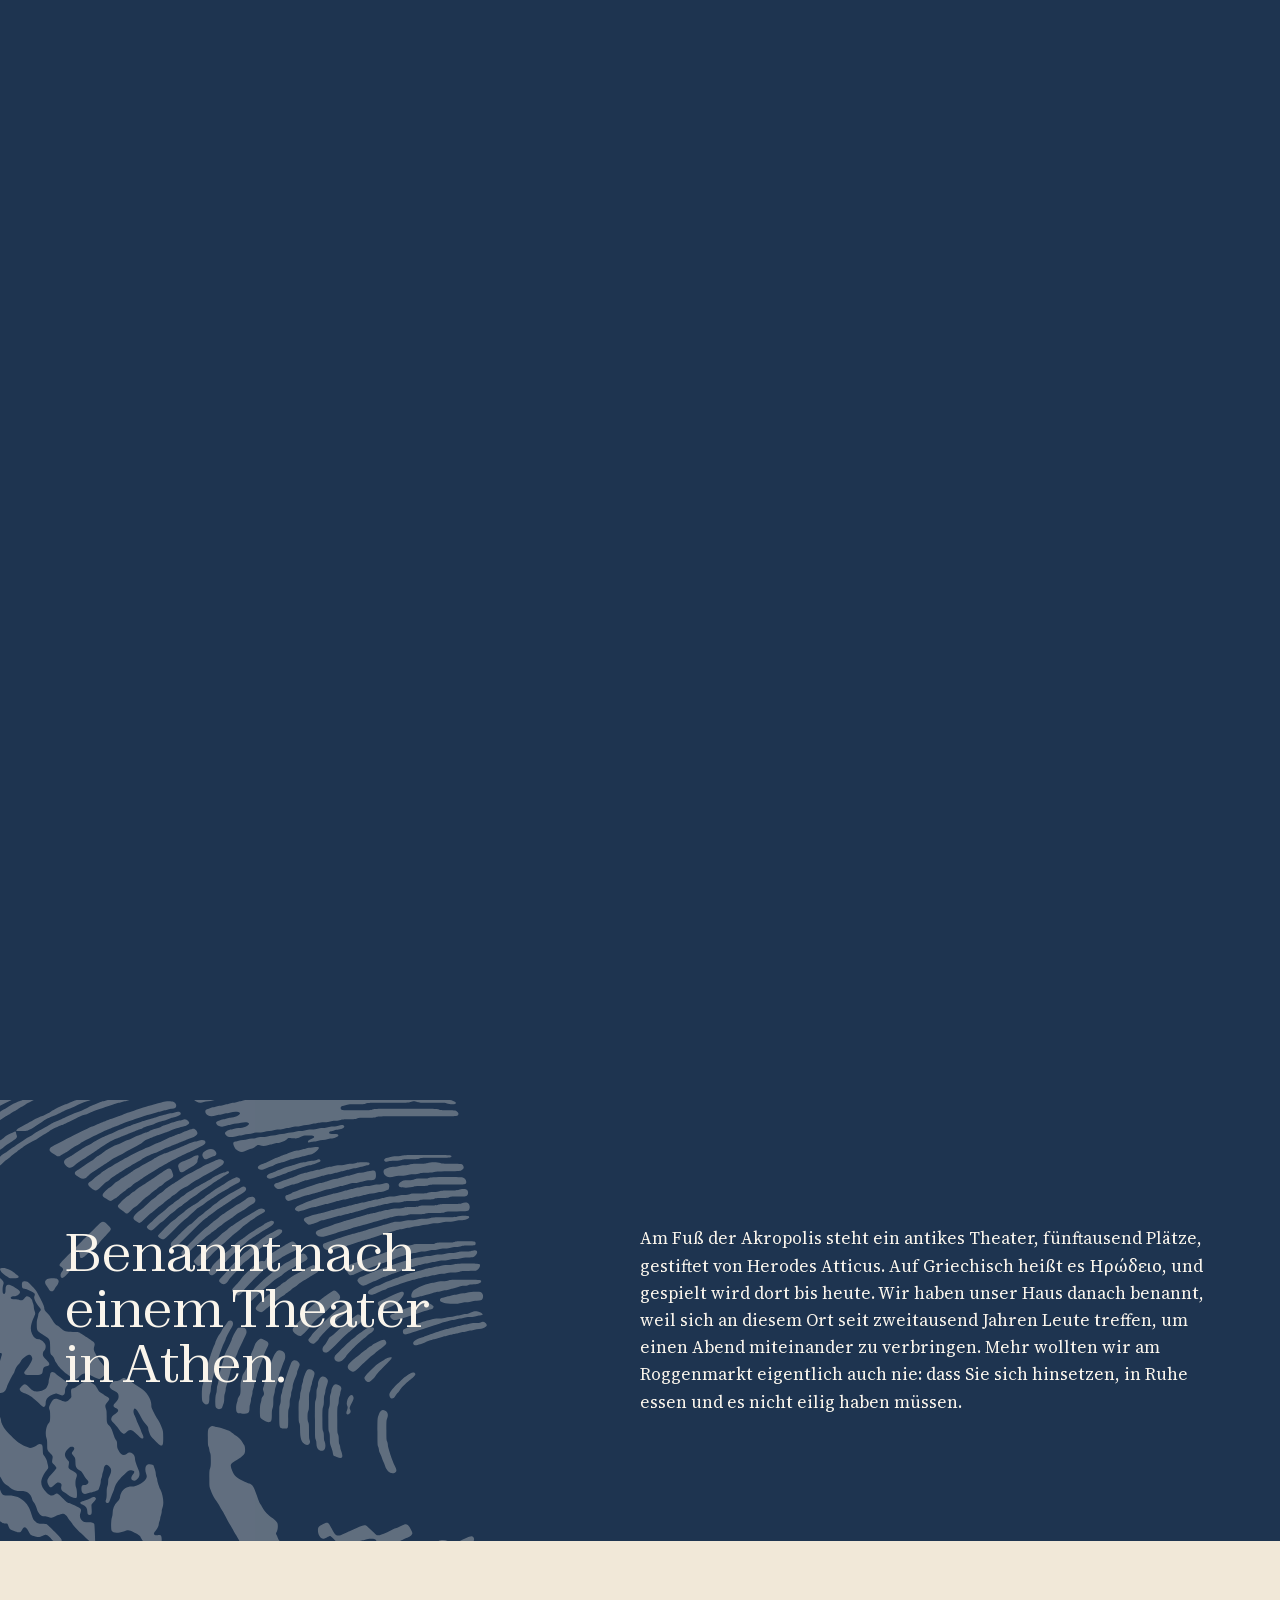
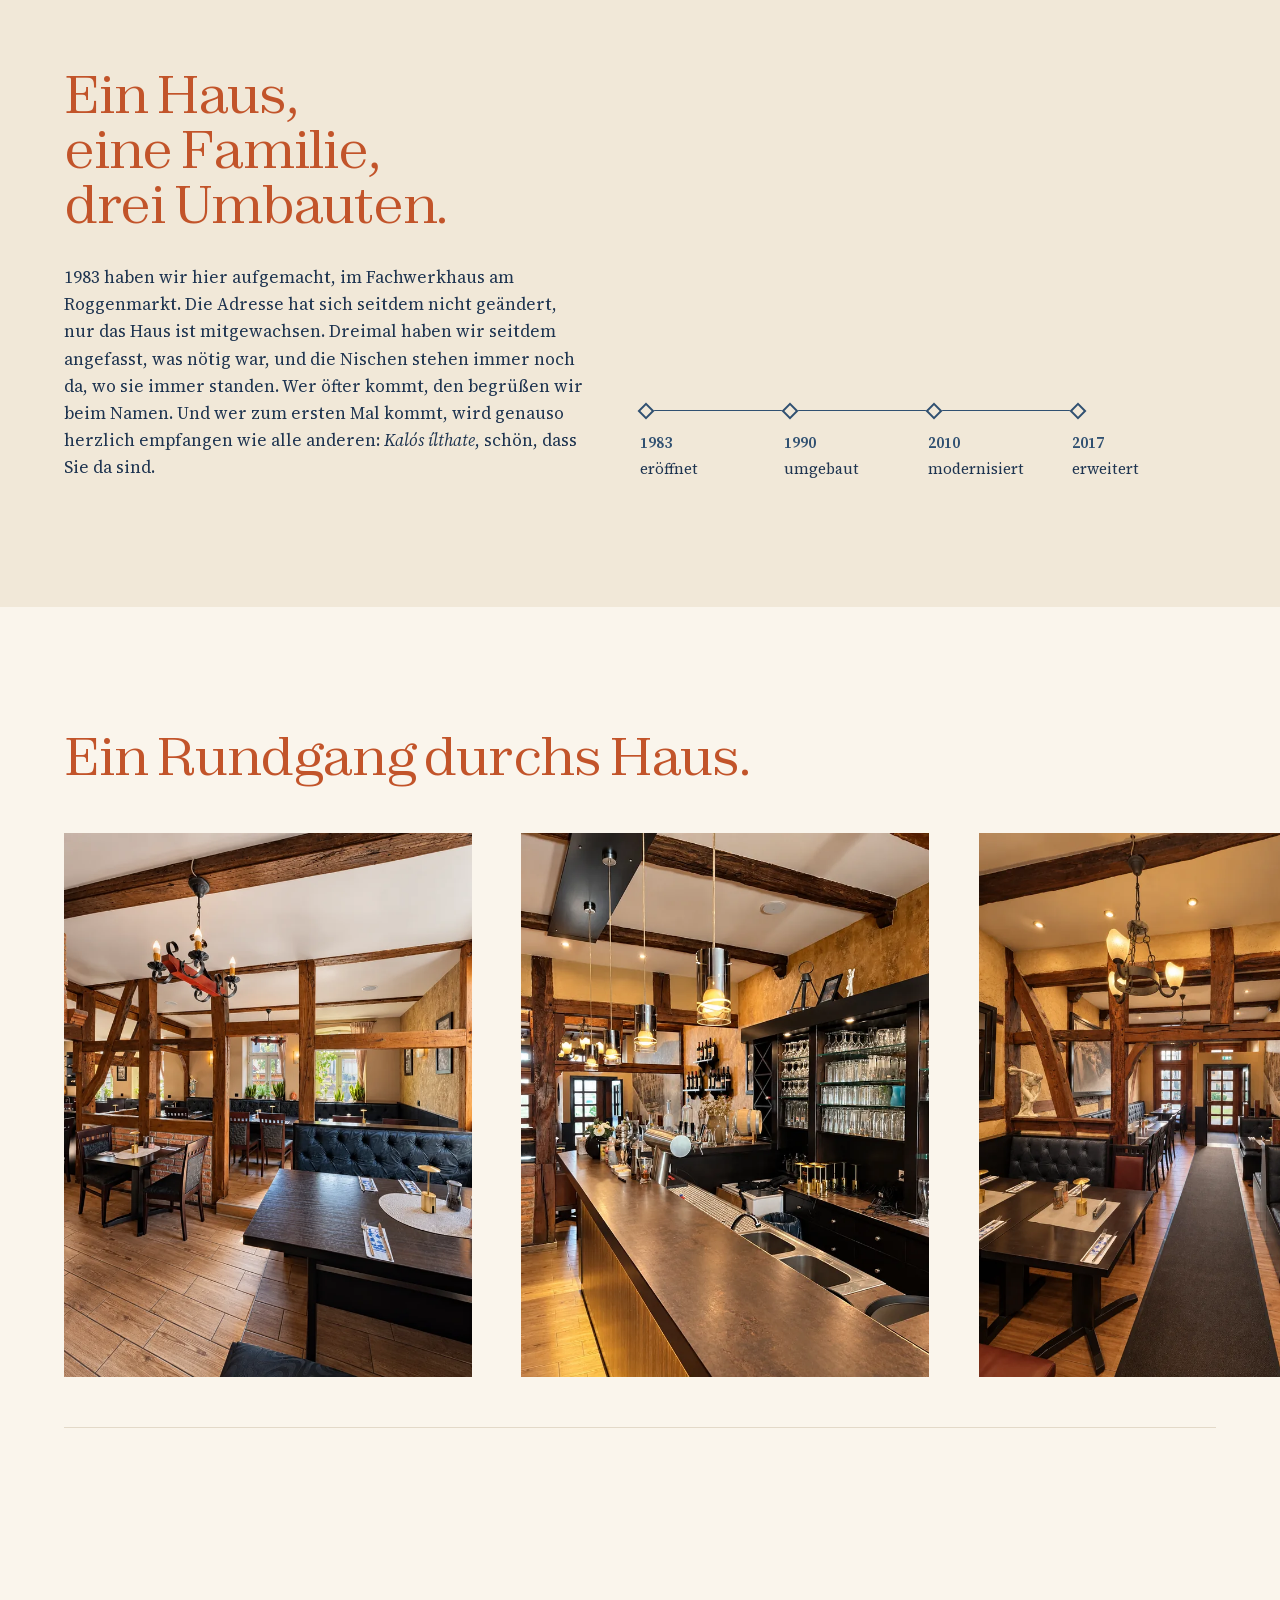
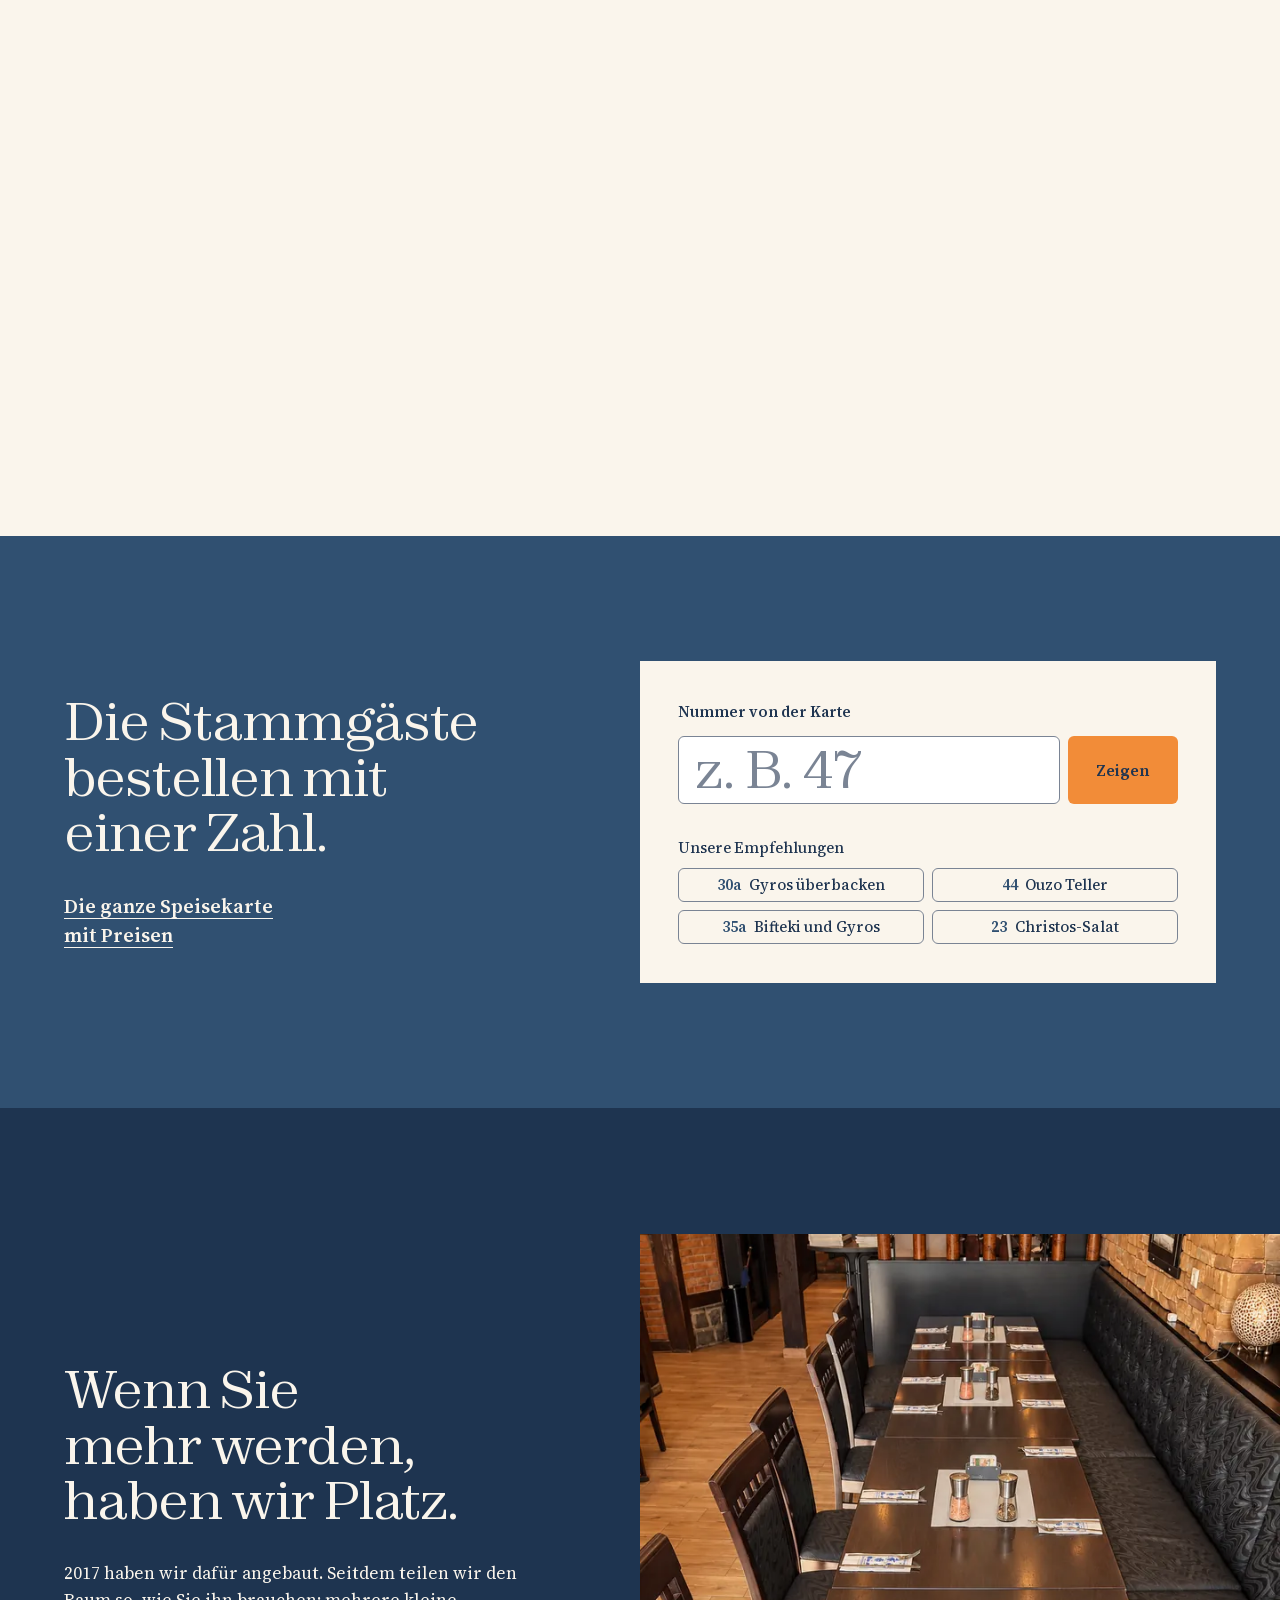
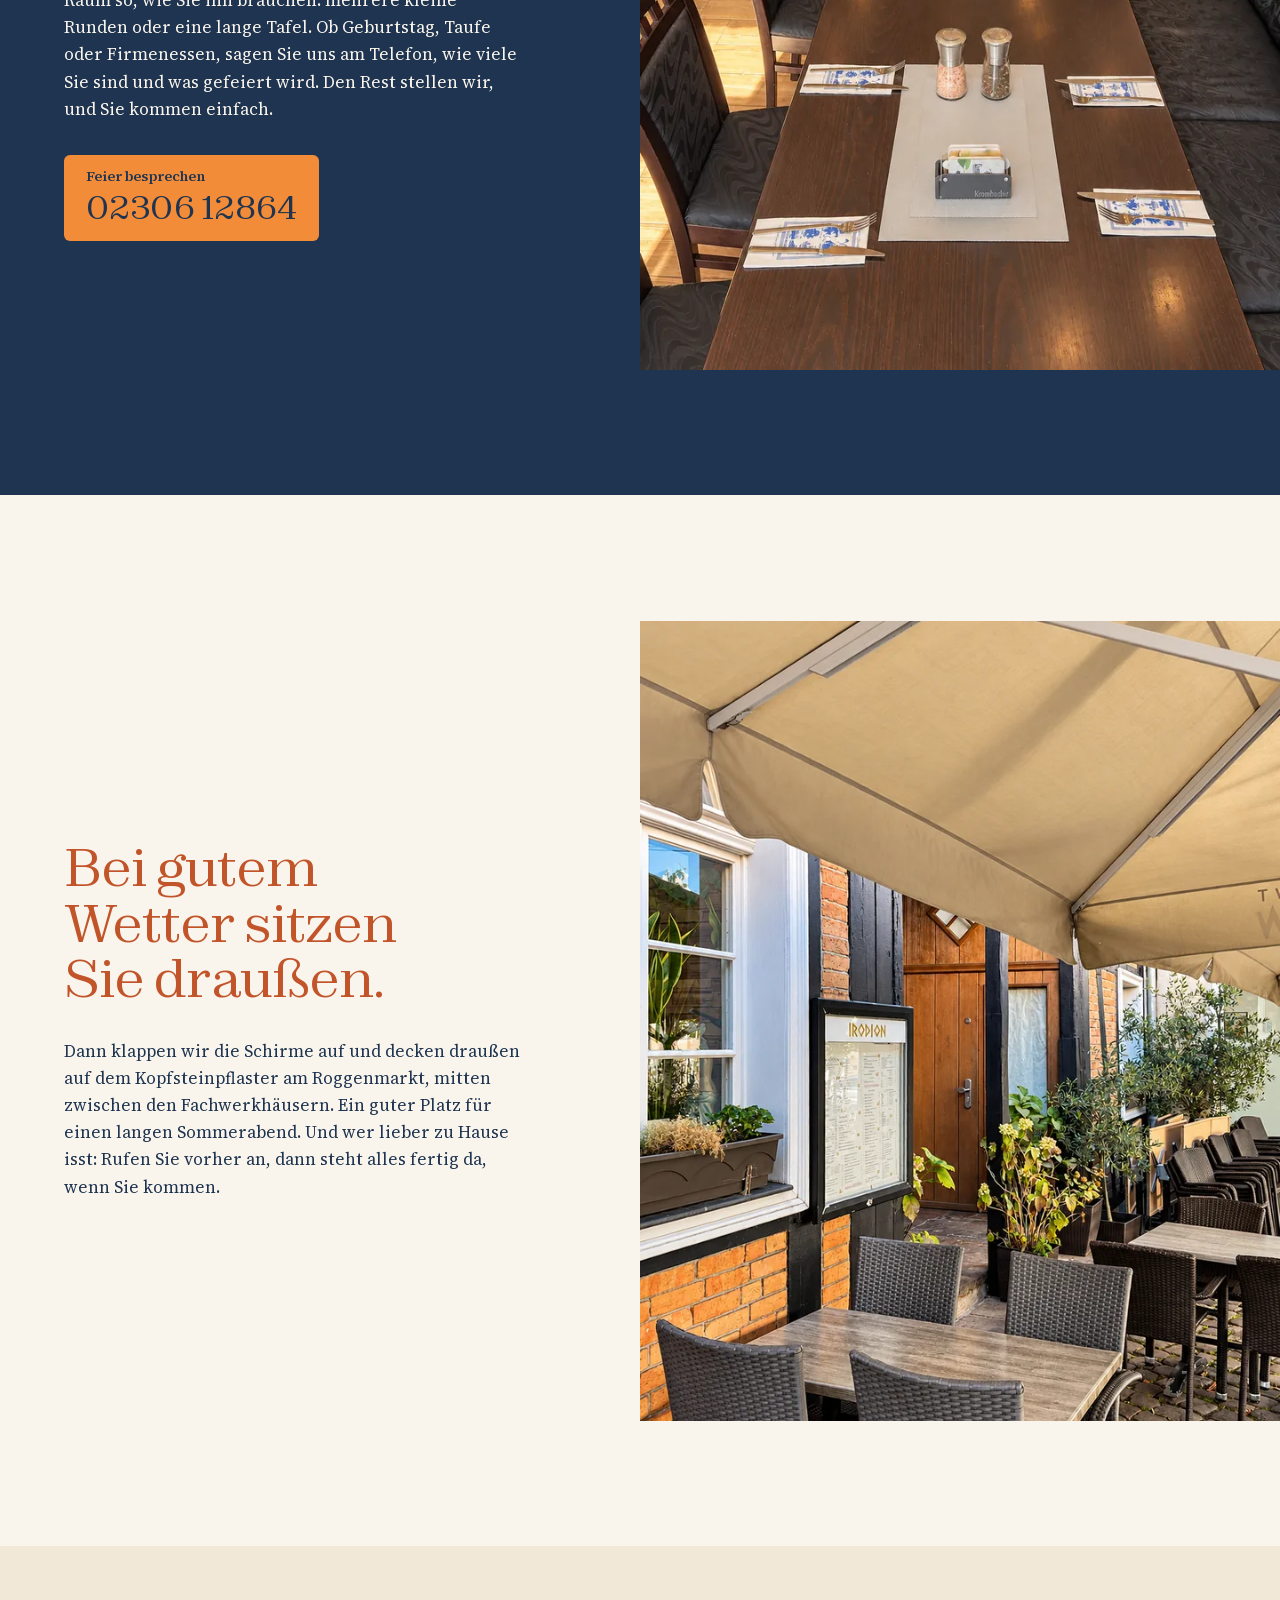
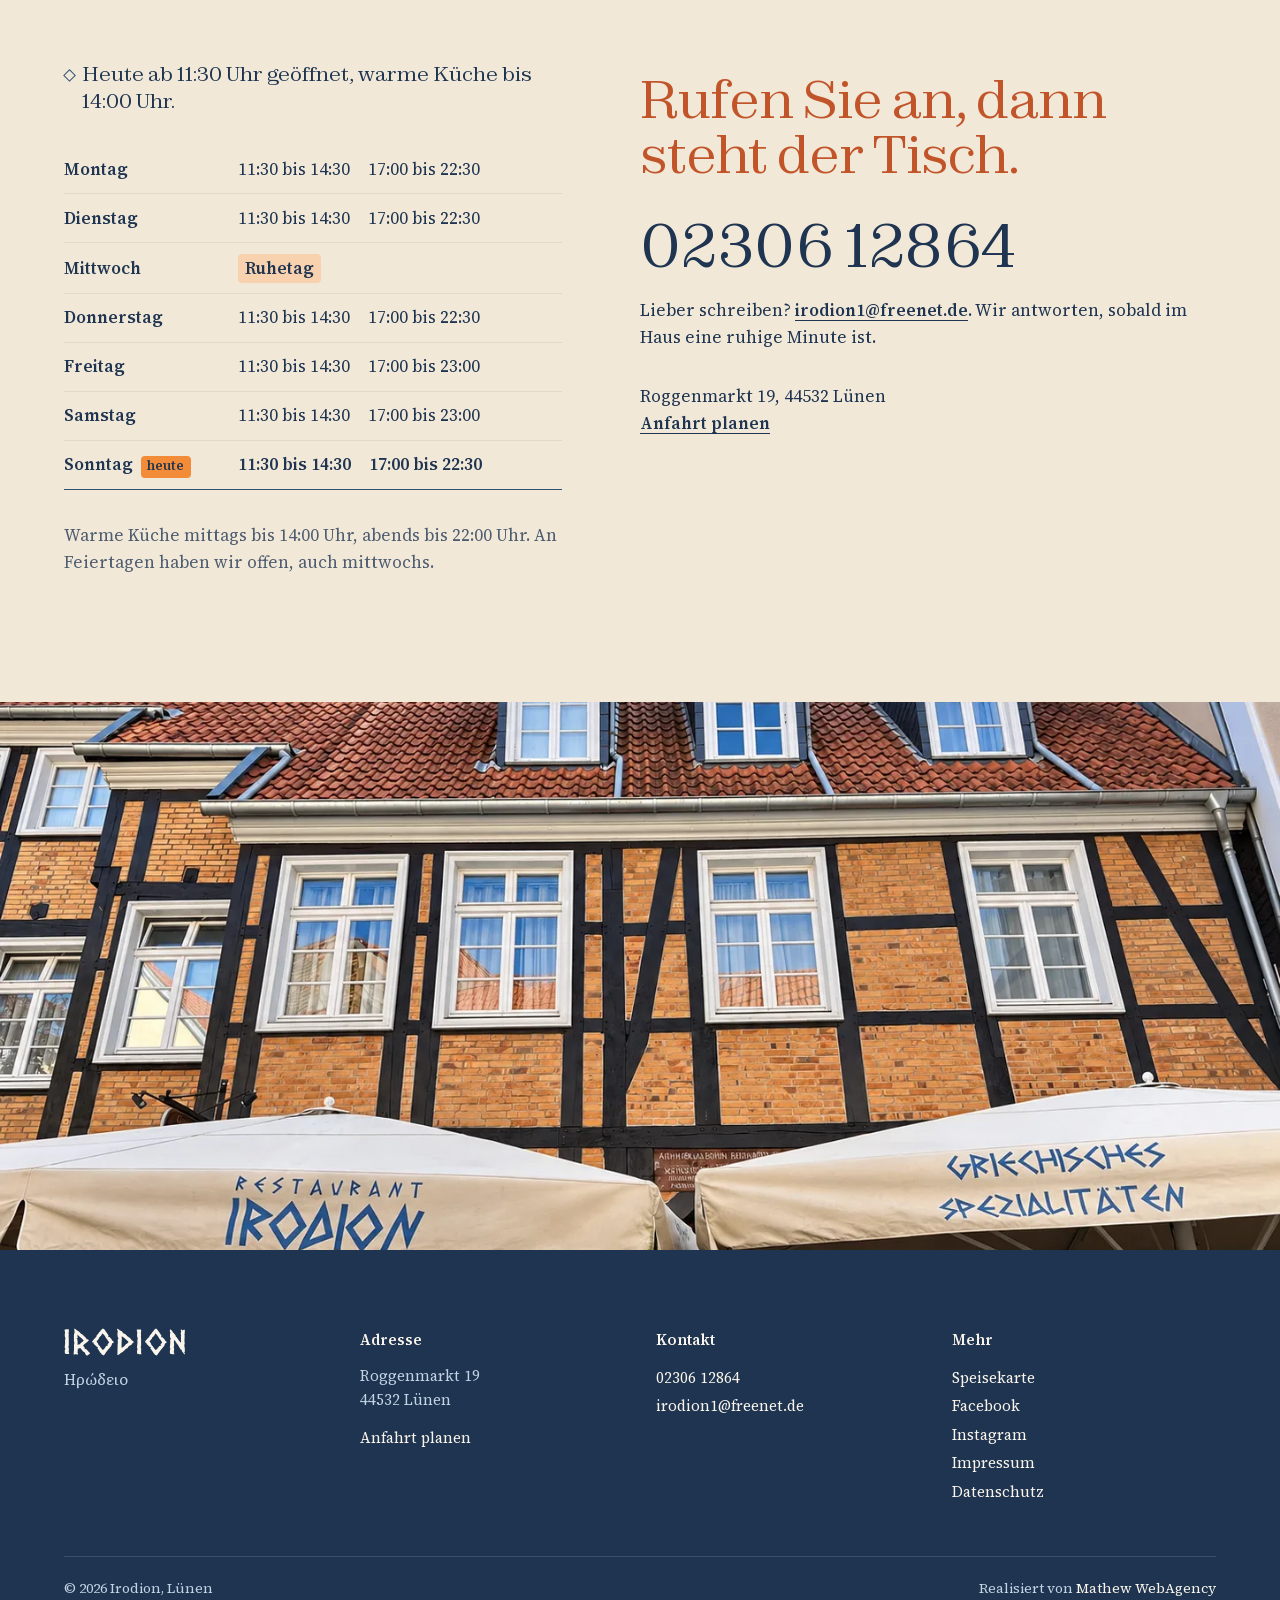
==== commit 78905ea4: "Rechtsseiten: Ueberschrift passt am Handy ganz ins Bild Co-Authored-By: Claude Opus 5.5 <noreply@ant" ====
--- a/index.html
+++ b/index.html
@@ -36,7 +36,7 @@
       media="(max-width: 899px) and (orientation: portrait)" fetchpriority="high">
 <link rel="stylesheet" href="css/fonts.css?v=7d1404c1">
 <link rel="stylesheet" href="css/tokens.css?v=82212bbb">
-<link rel="stylesheet" href="css/style.css?v=63ac4cde">
+<link rel="stylesheet" href="css/style.css?v=9dec1ed7">
 
 <script src="js/vor-anstrich.js?v=f3c533a9"></script>
 </head>
--- a/css/style.css
+++ b/css/style.css
@@ -1403,7 +1403,9 @@
   color: var(--tinte-weich);
 }
 .brotkrumen a { color: var(--eiche); }
-.blatt h1 { font-size: var(--s-3); margin-bottom: var(--r-5); }
+/* "Datenschutzerklärung" ist ein langes Wort, getrennt wird nicht. Am
+   schmalen Handy wird die Ueberschrift so klein, dass es ganz passt. */
+.blatt h1 { font-size: min(var(--s-3), 7.8vw); margin-bottom: var(--r-5); }
 .blatt h2 {
   font-size: var(--s-1);
   margin: var(--r-5) 0 var(--r-2);
@@ -1415,7 +1417,7 @@
   margin: var(--r-5) 0;
   padding: var(--r-3) var(--r-4);
   background: var(--leinen-tief);
-  border-left: 3px solid var(--logoblau);
+  border: 1px solid var(--linie);
 }
 .blatt__abgesetzt h2 { margin-top: 0; }
 .blatt__abgesetzt p { margin-bottom: 0; }
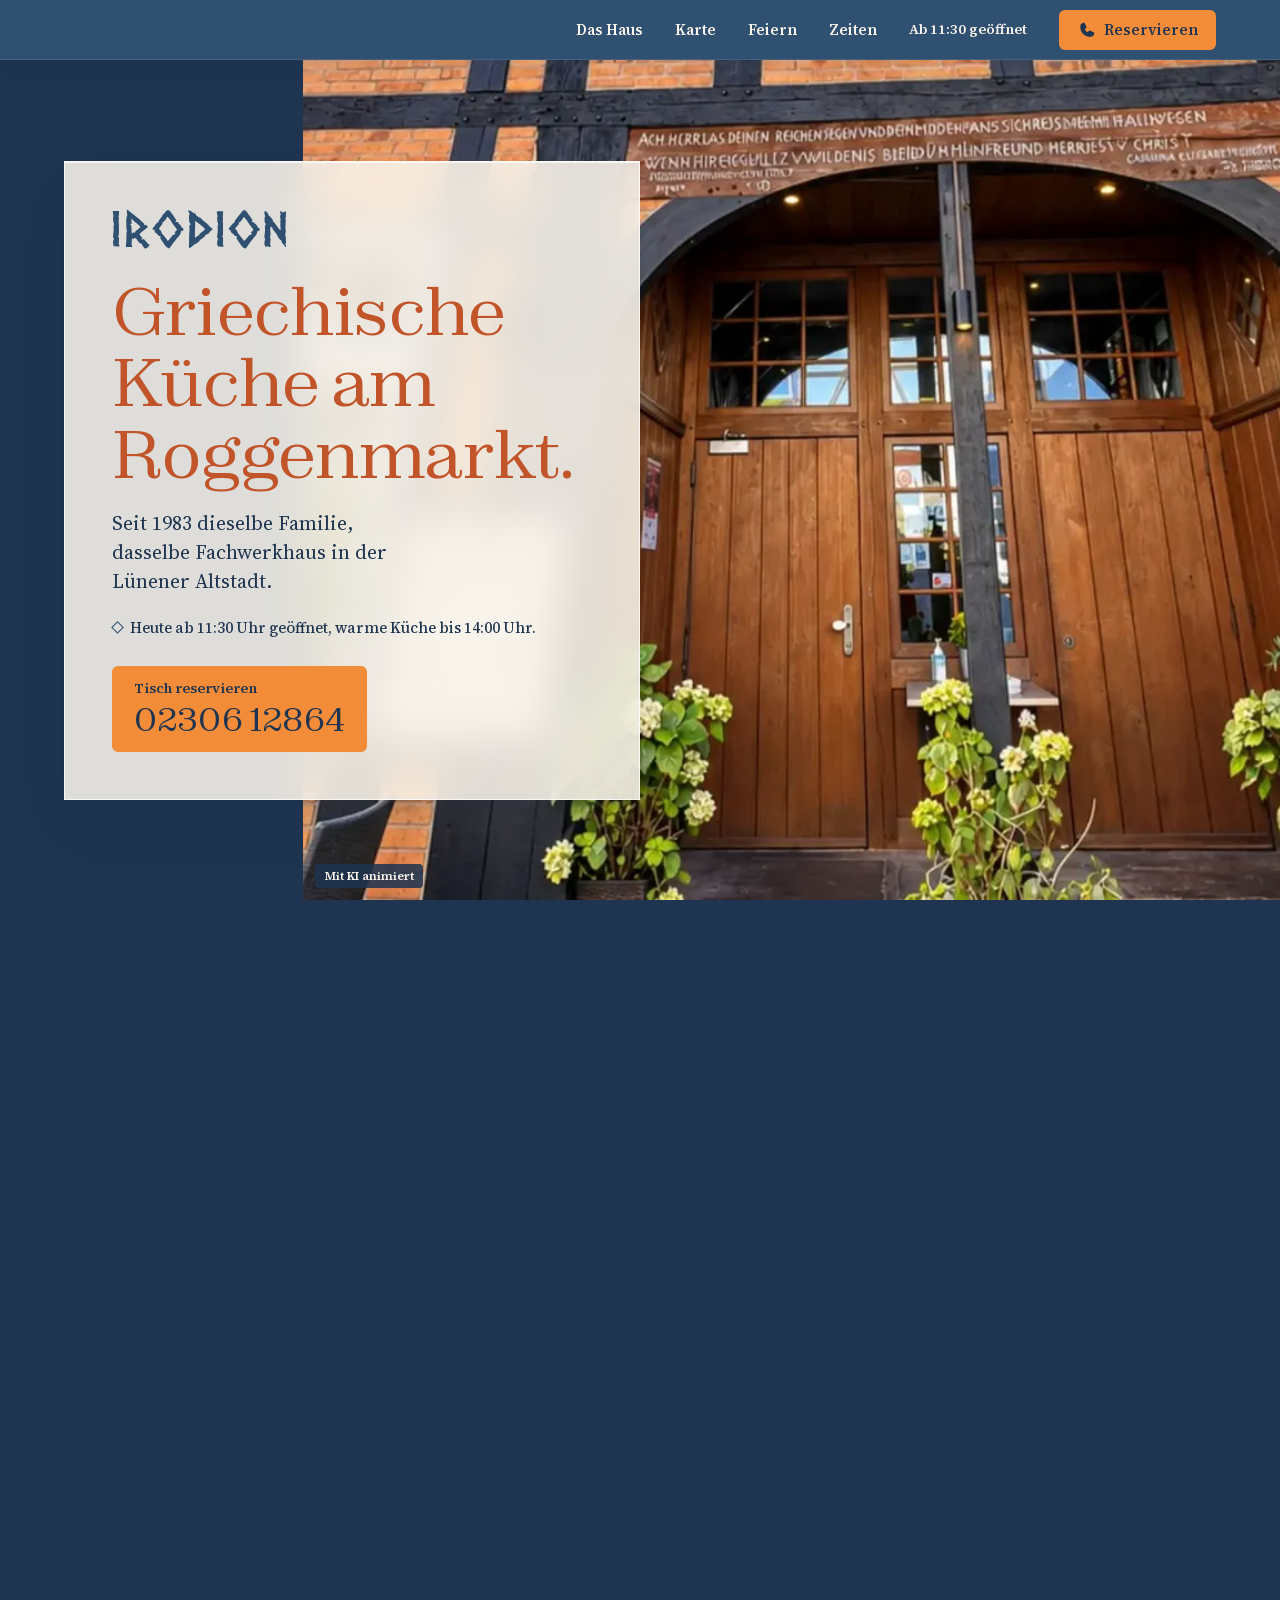
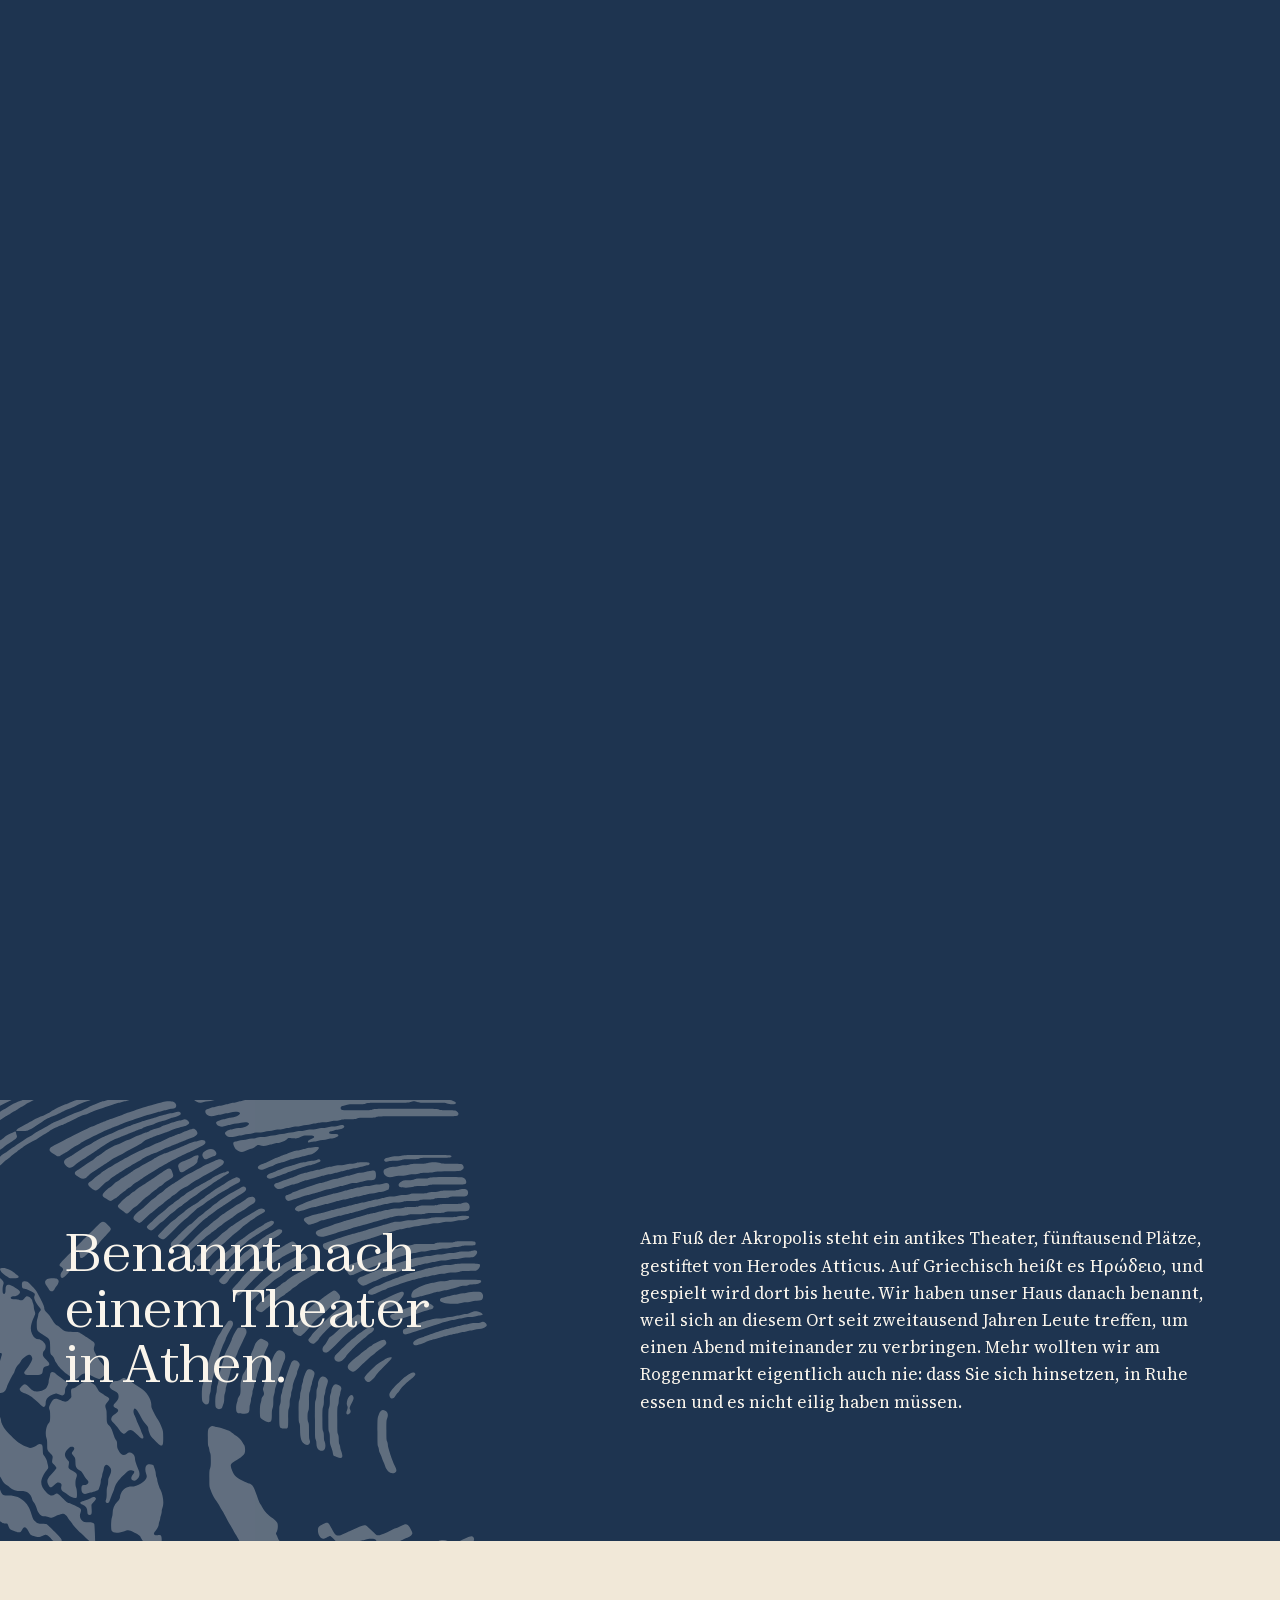
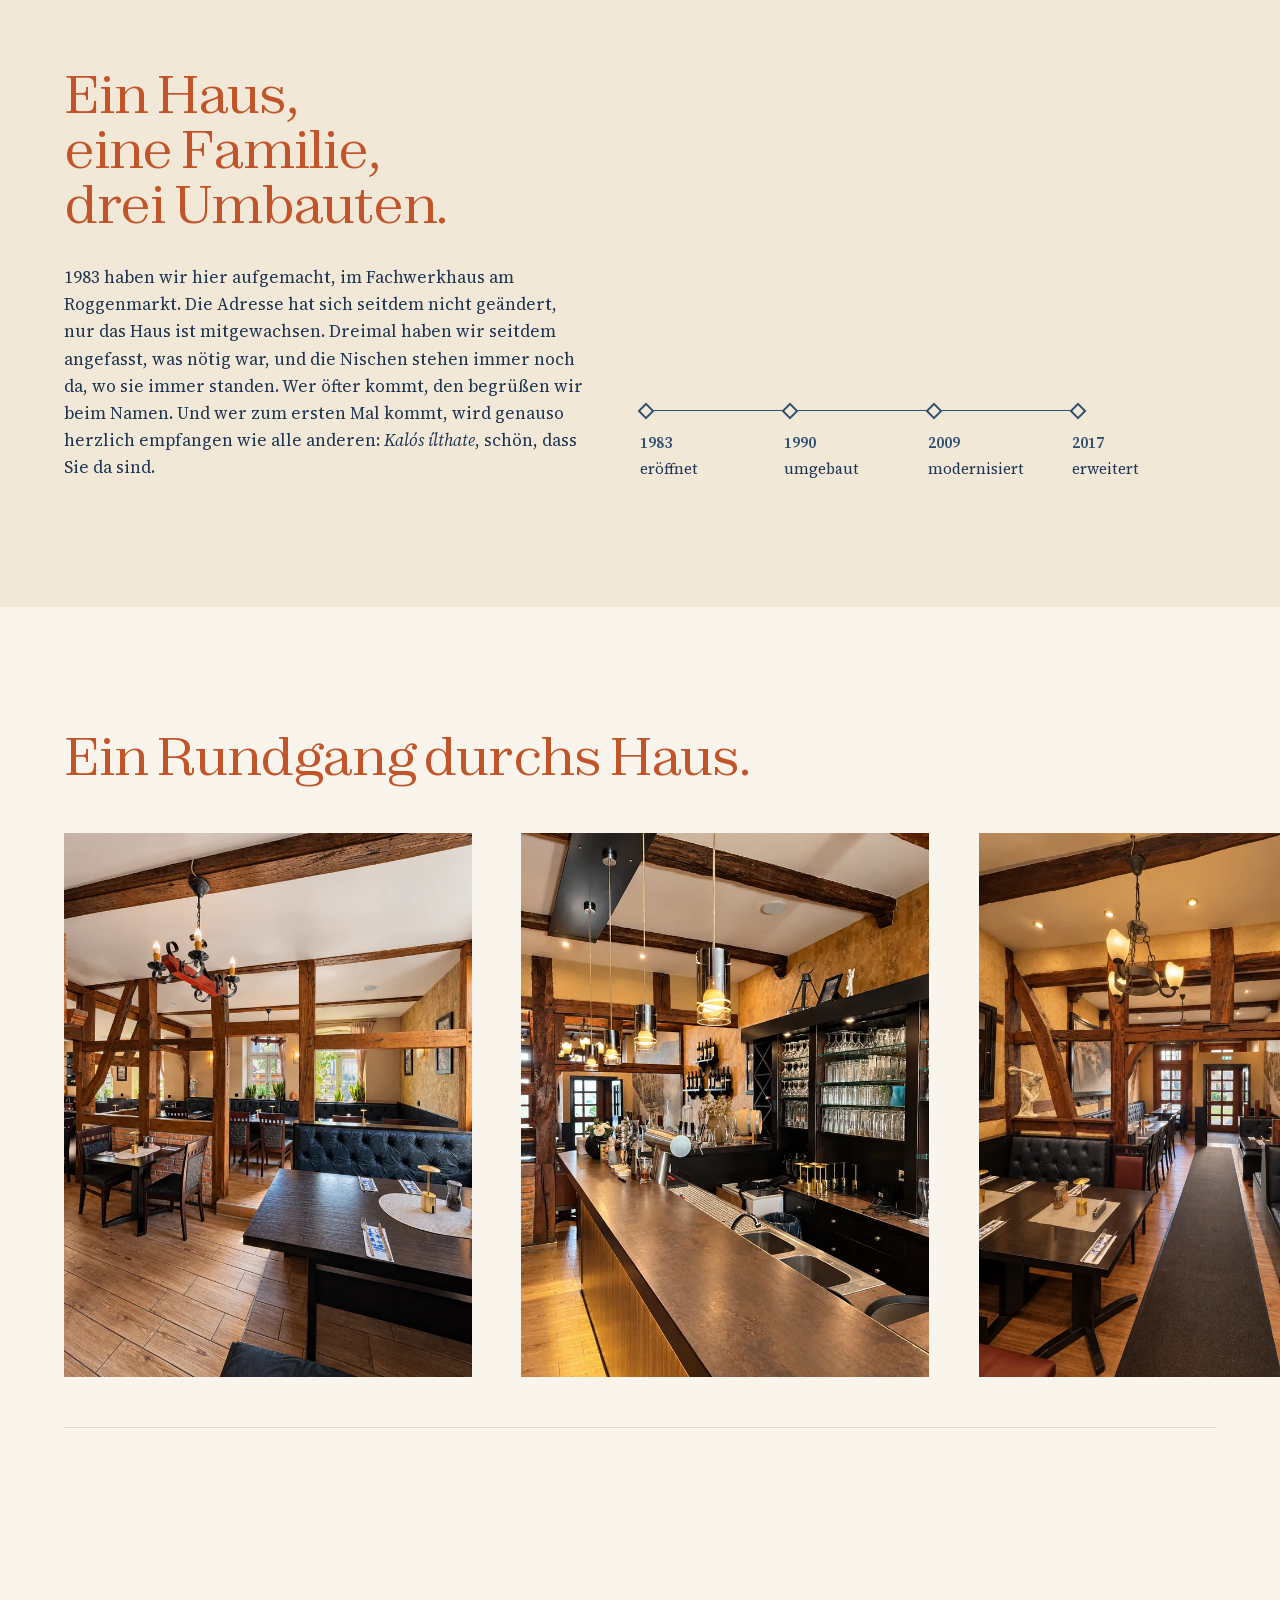
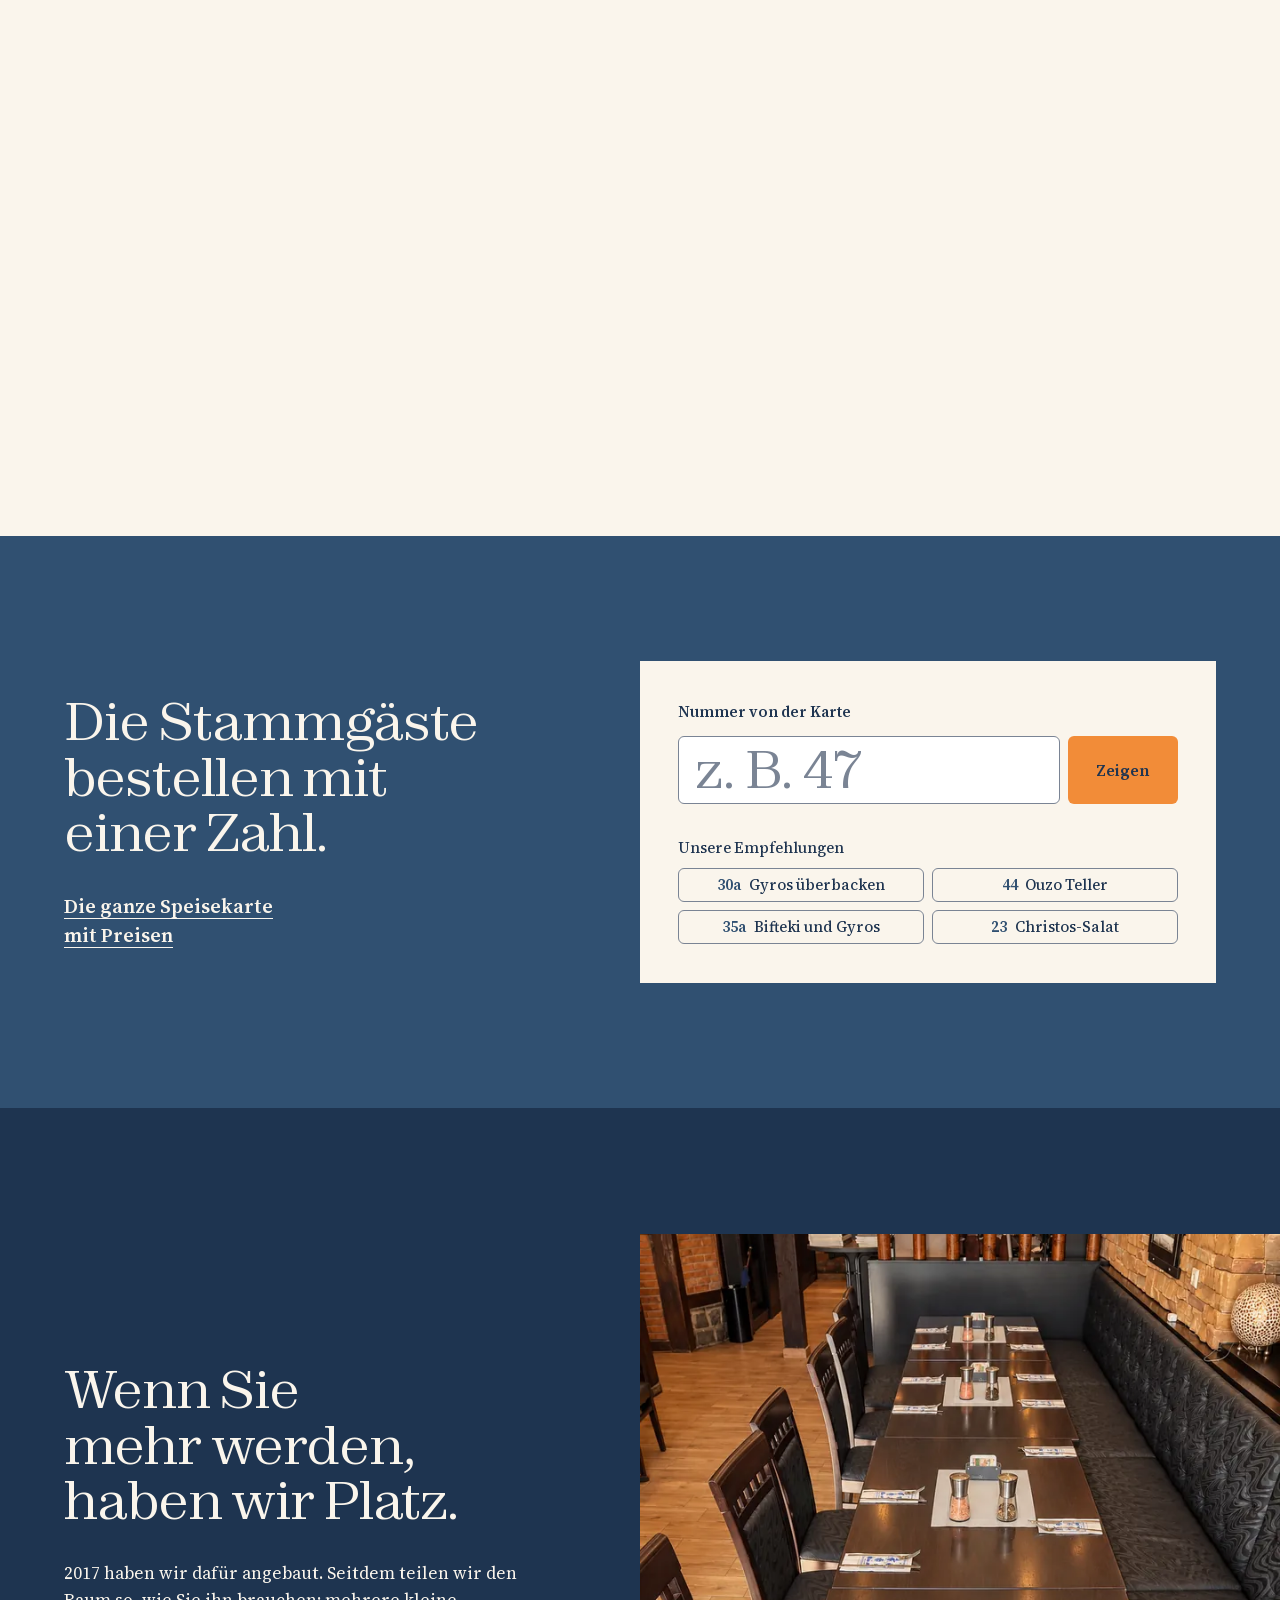
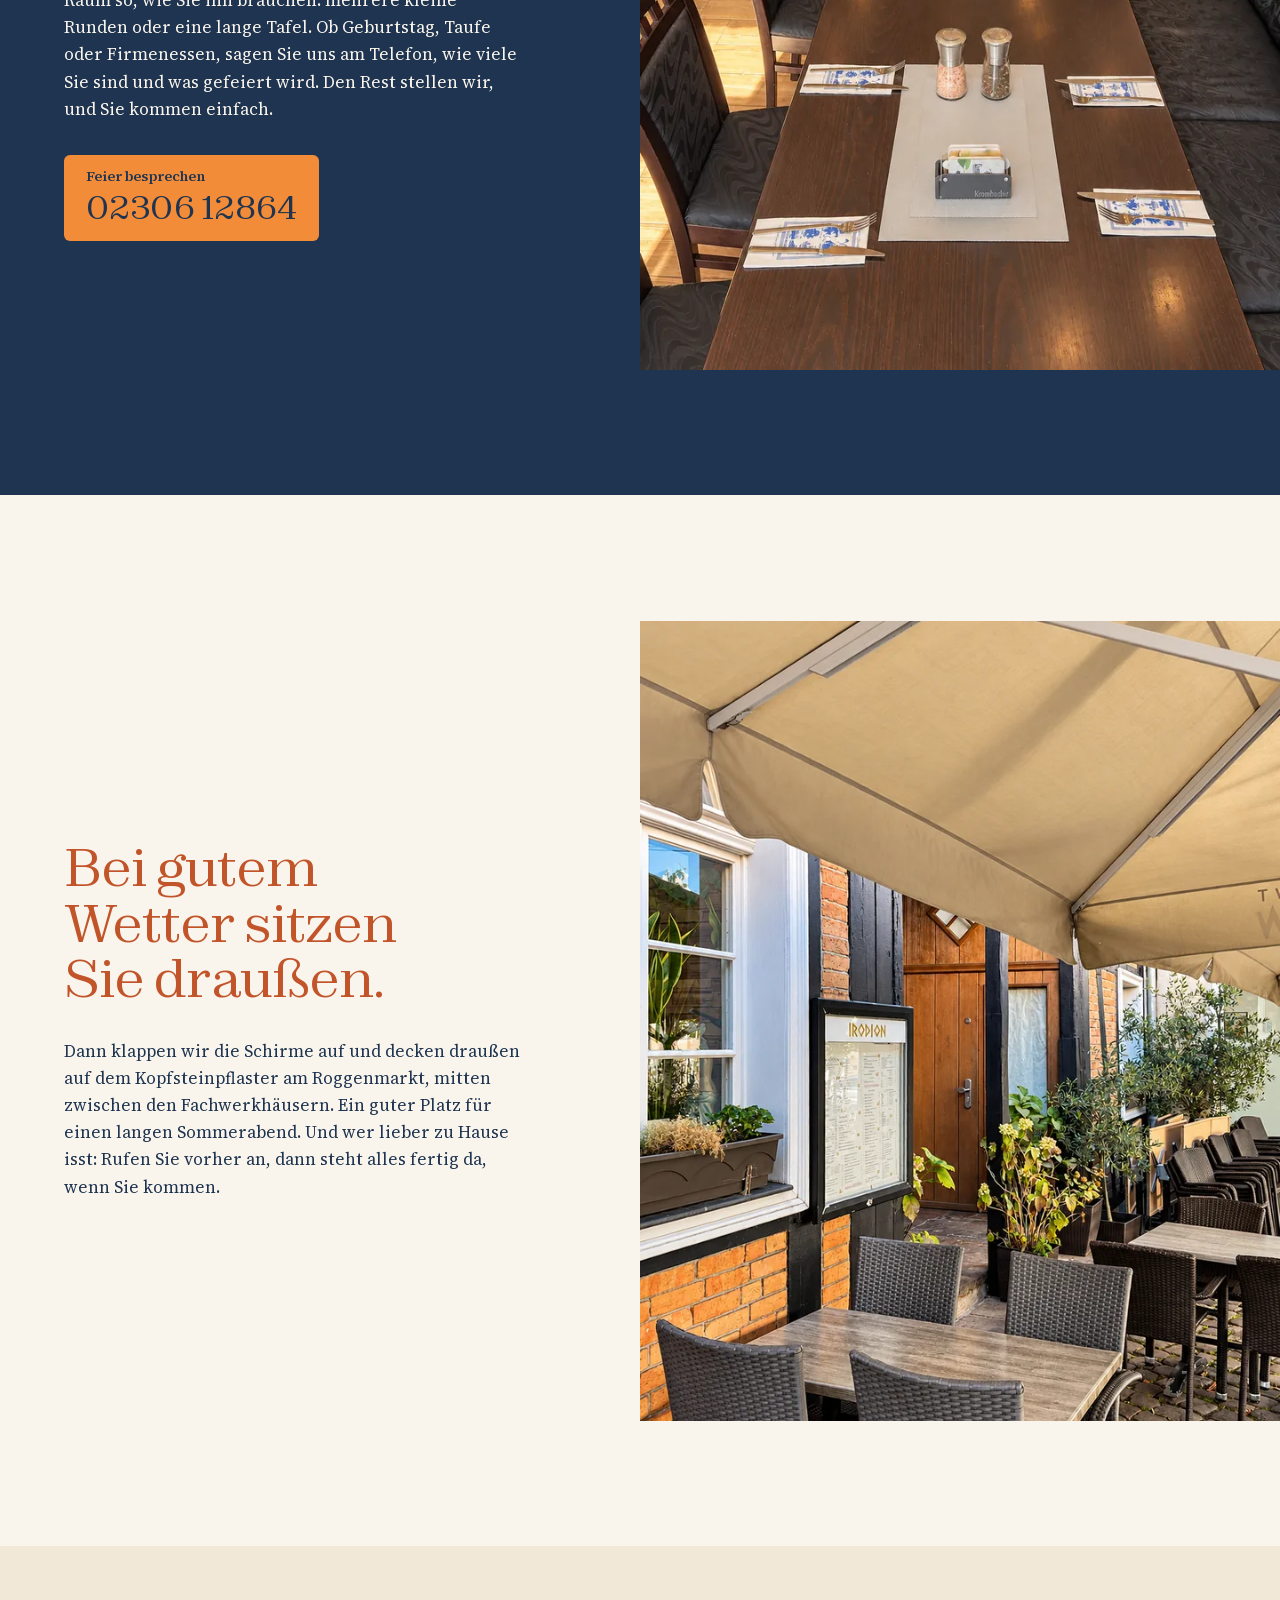
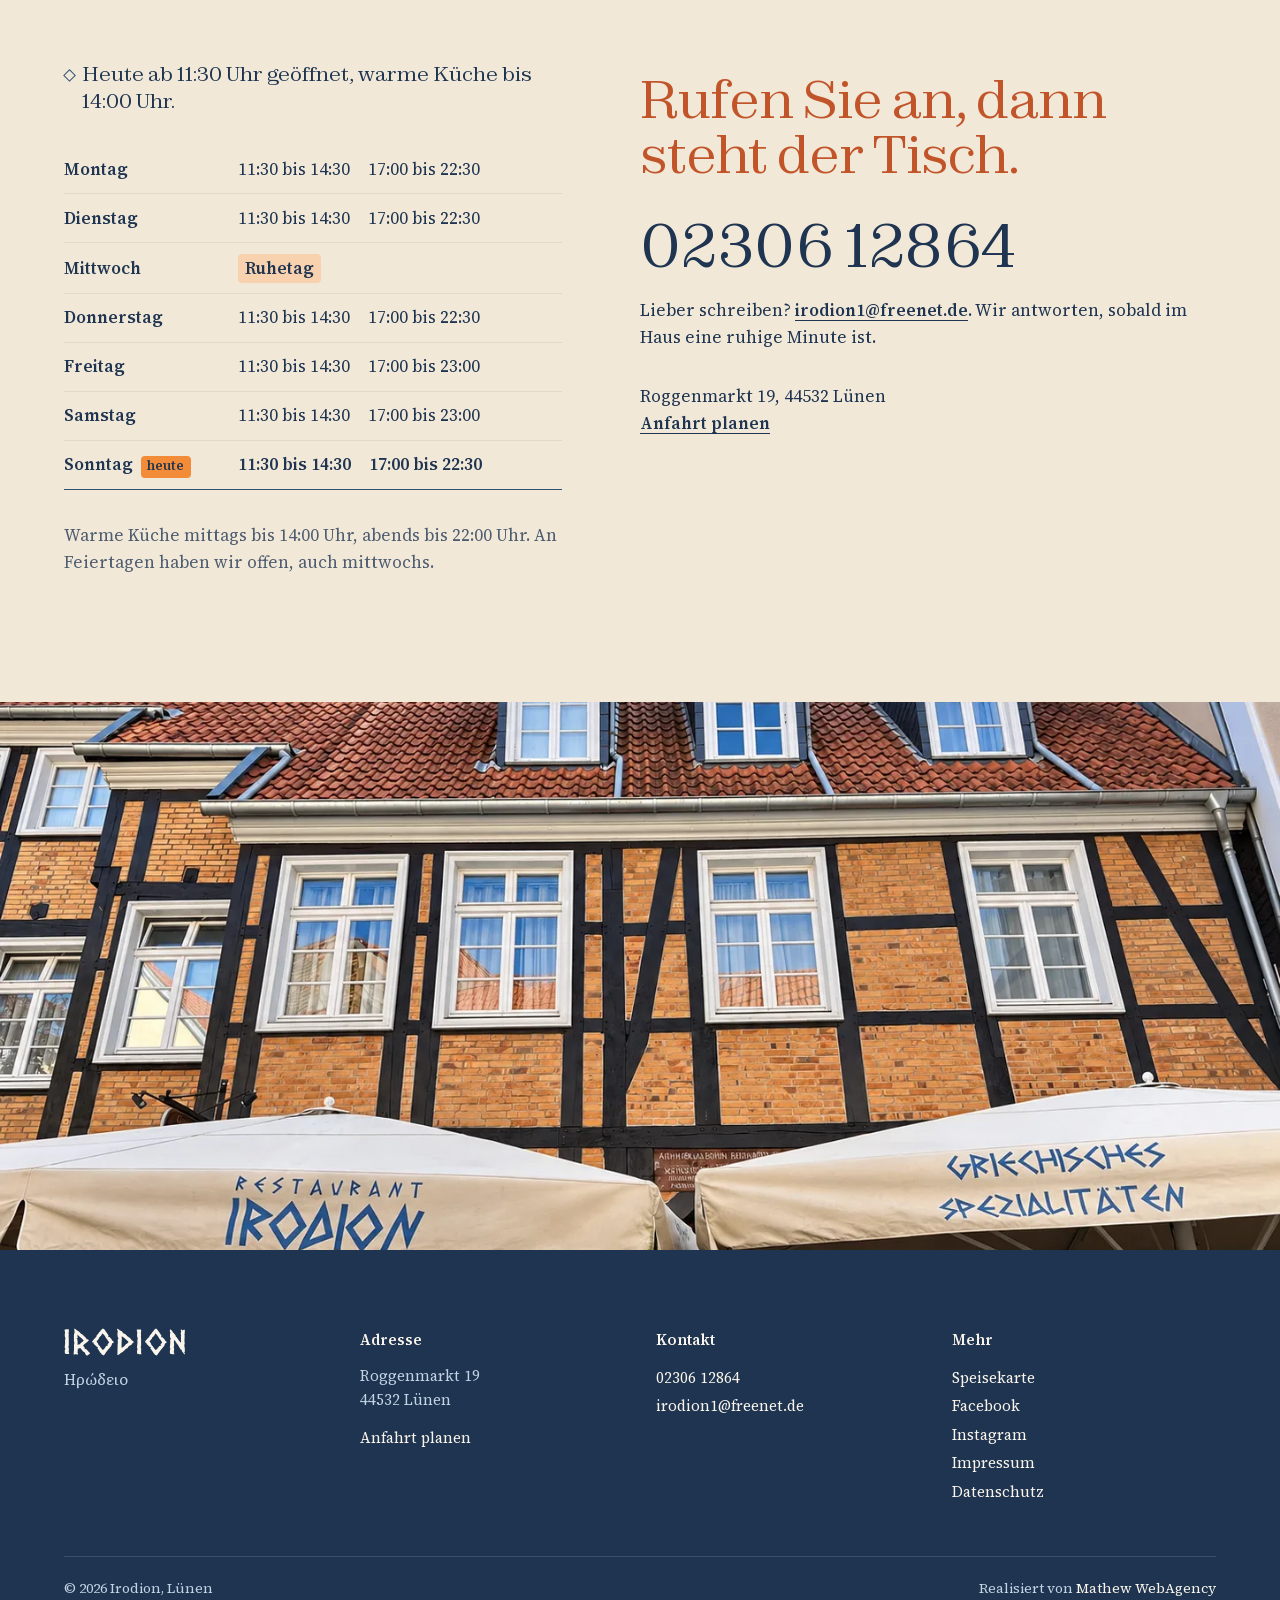
==== commit b2932beb: "Zeitleiste: Modernisierung 2009 statt 2010 Christos Tzes hat das Jahr bestaetigt; die alte Website n" ====
--- a/index.html
+++ b/index.html
@@ -176,7 +176,7 @@
   <ol class="leiste" role="list">
     <li class="leiste__halt"><span class="leiste__jahr ziffer">1983</span><span class="leiste__was">eröffnet</span></li>
     <li class="leiste__halt"><span class="leiste__jahr ziffer">1990</span><span class="leiste__was">umgebaut</span></li>
-    <li class="leiste__halt"><span class="leiste__jahr ziffer">2010</span><span class="leiste__was">modernisiert</span></li>
+    <li class="leiste__halt"><span class="leiste__jahr ziffer">2009</span><span class="leiste__was">modernisiert</span></li>
     <li class="leiste__halt"><span class="leiste__jahr ziffer">2017</span><span class="leiste__was">erweitert</span></li>
   </ol>
 
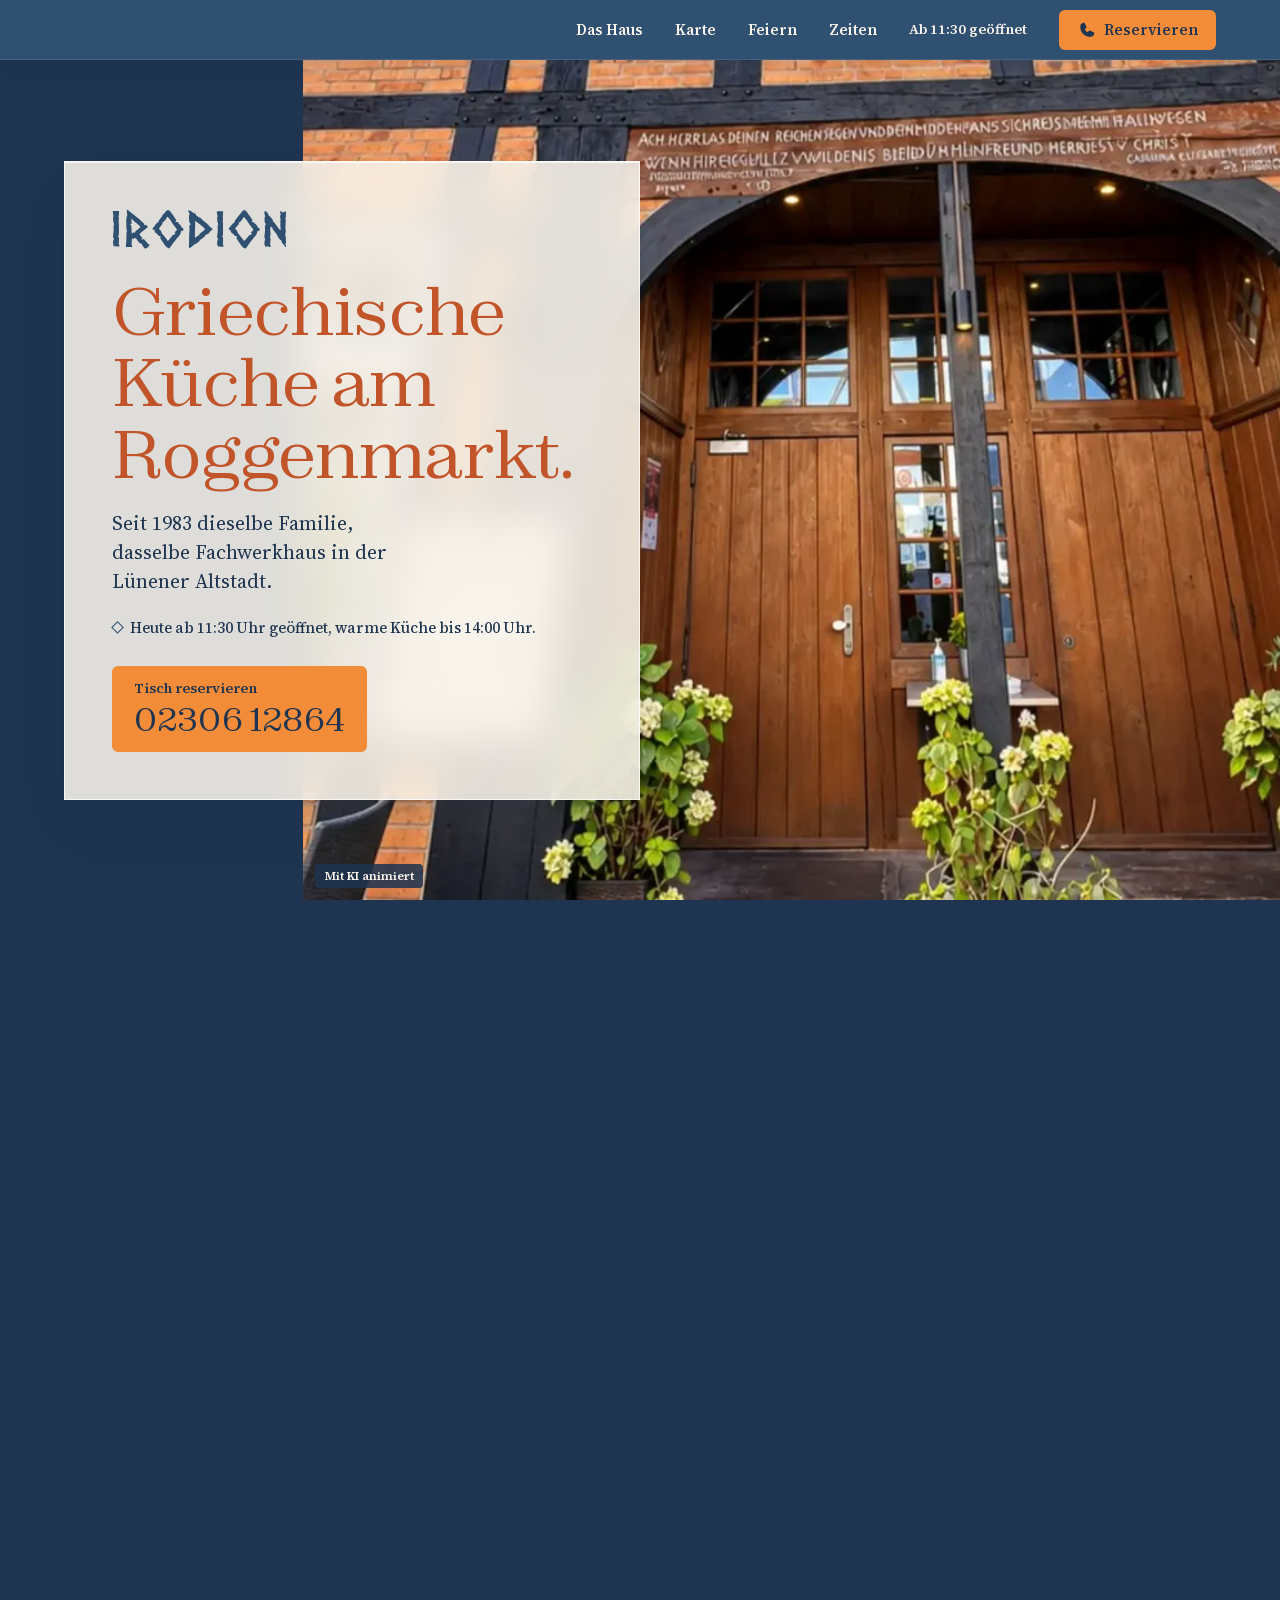
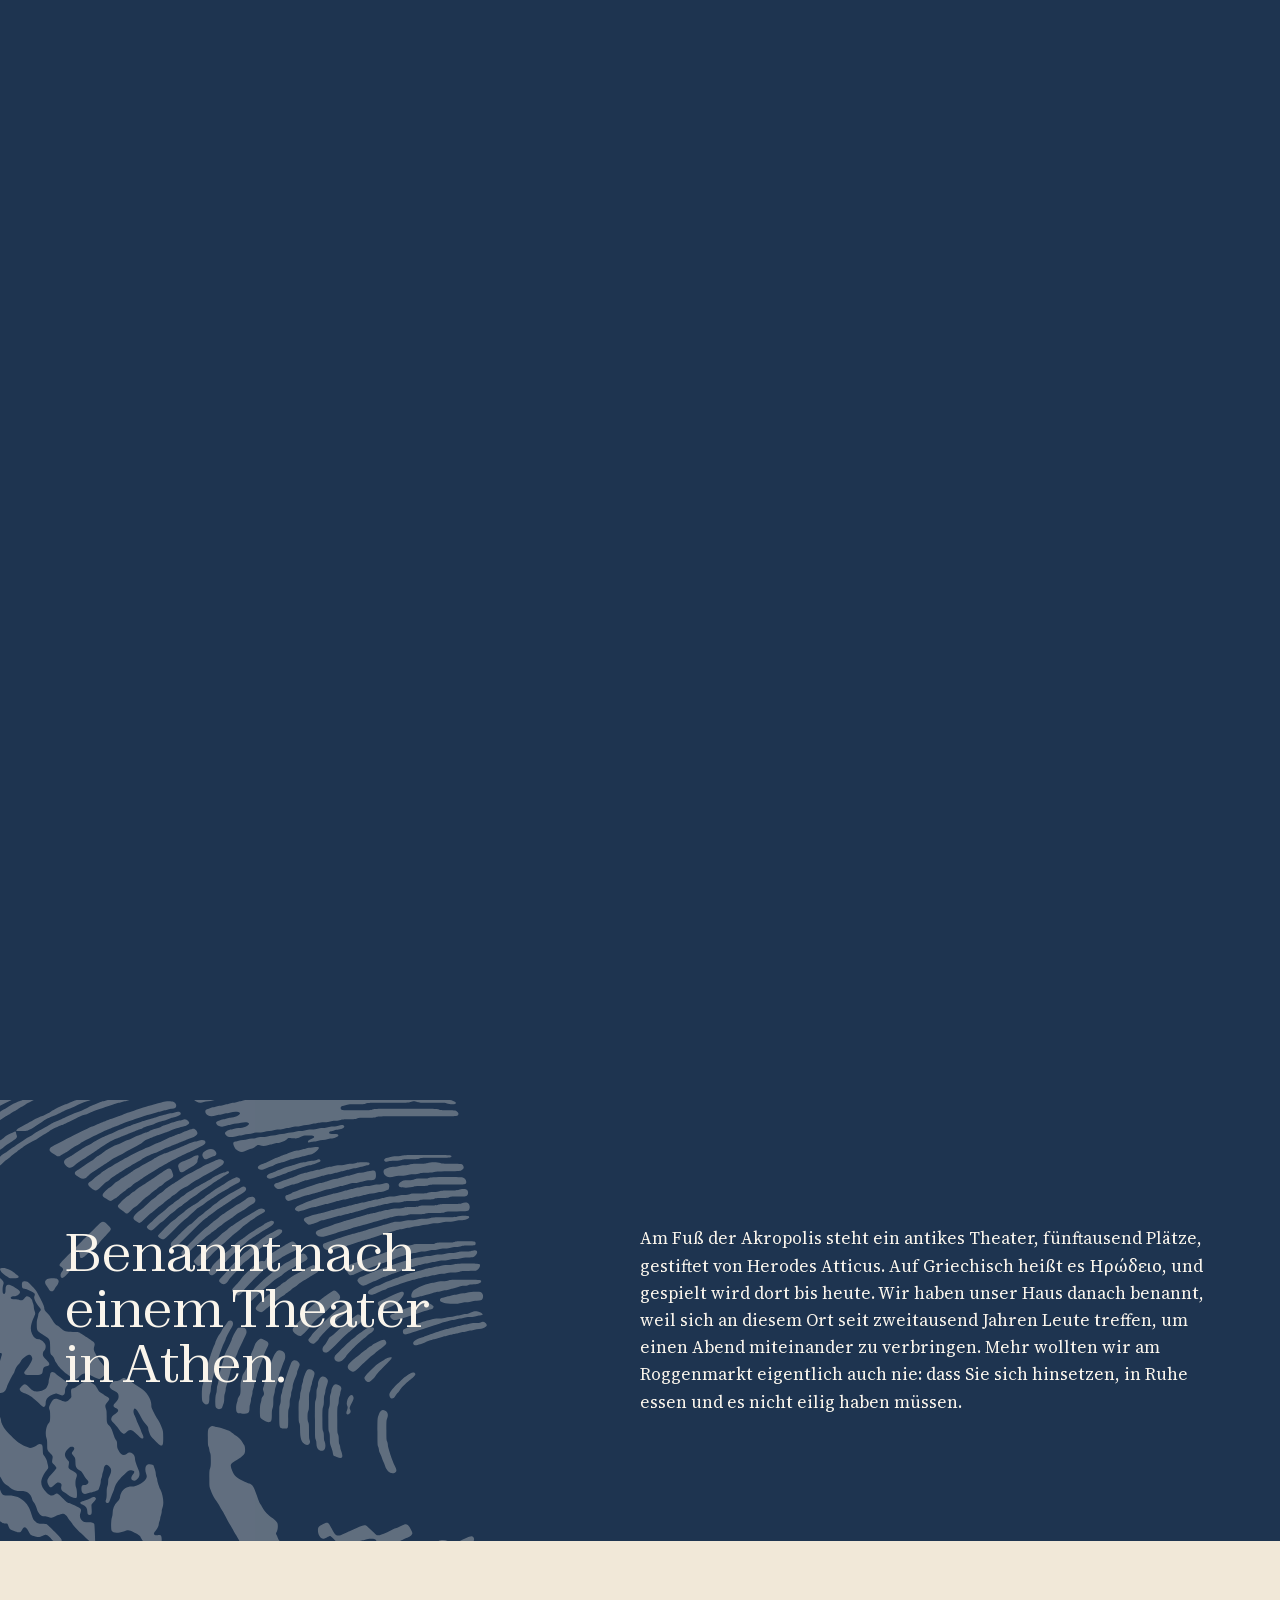
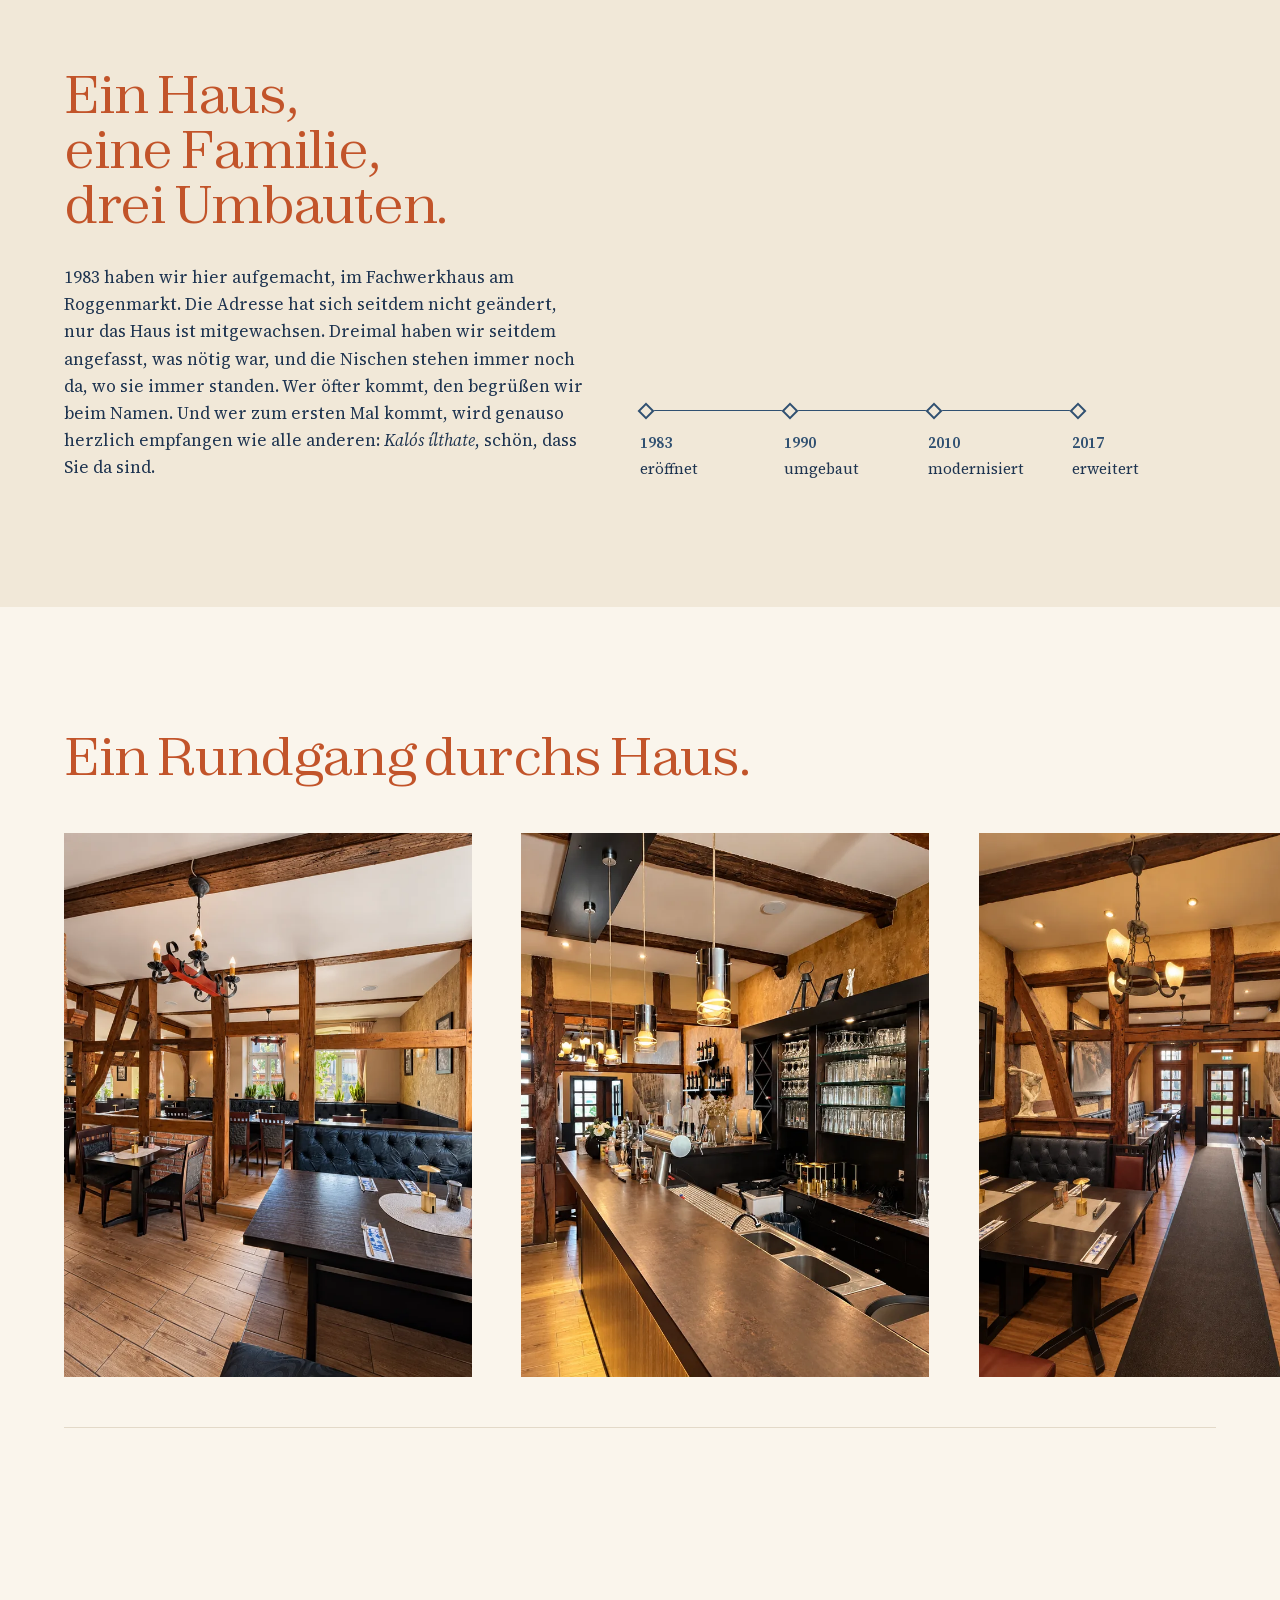
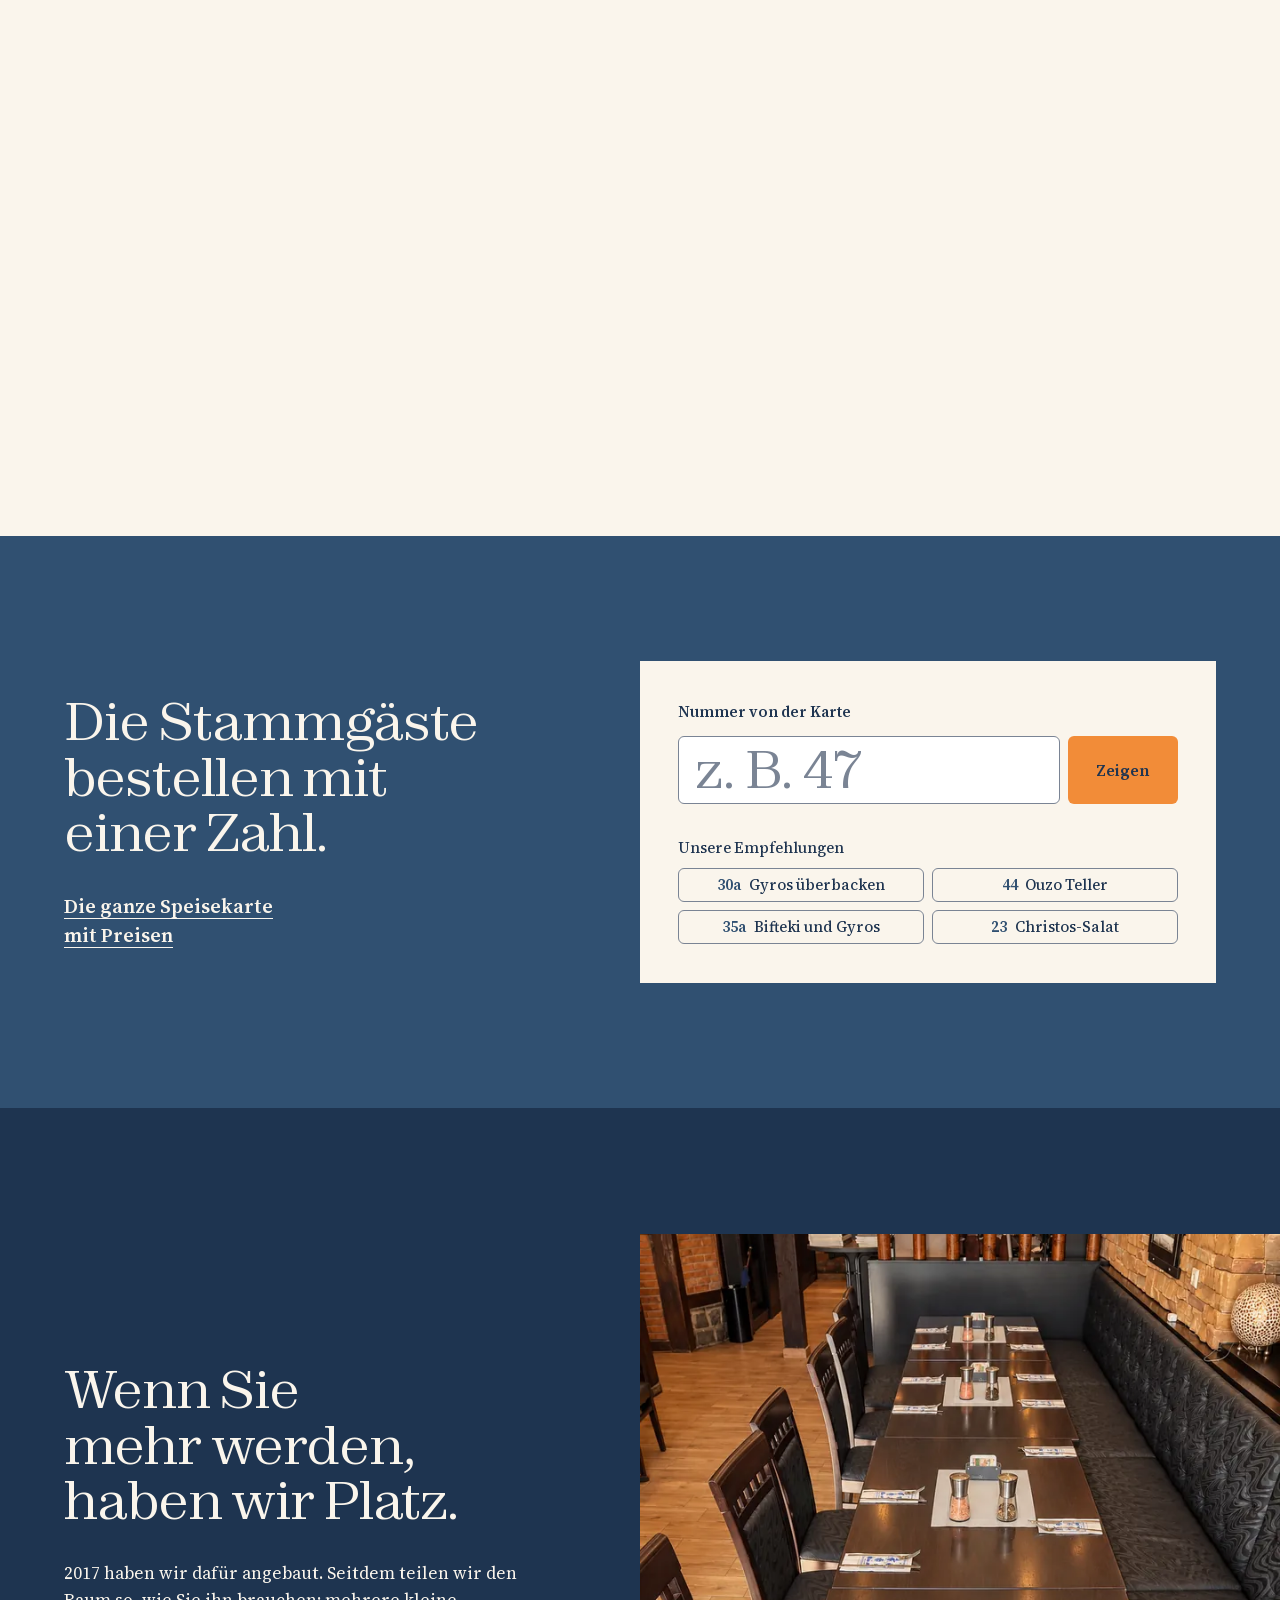
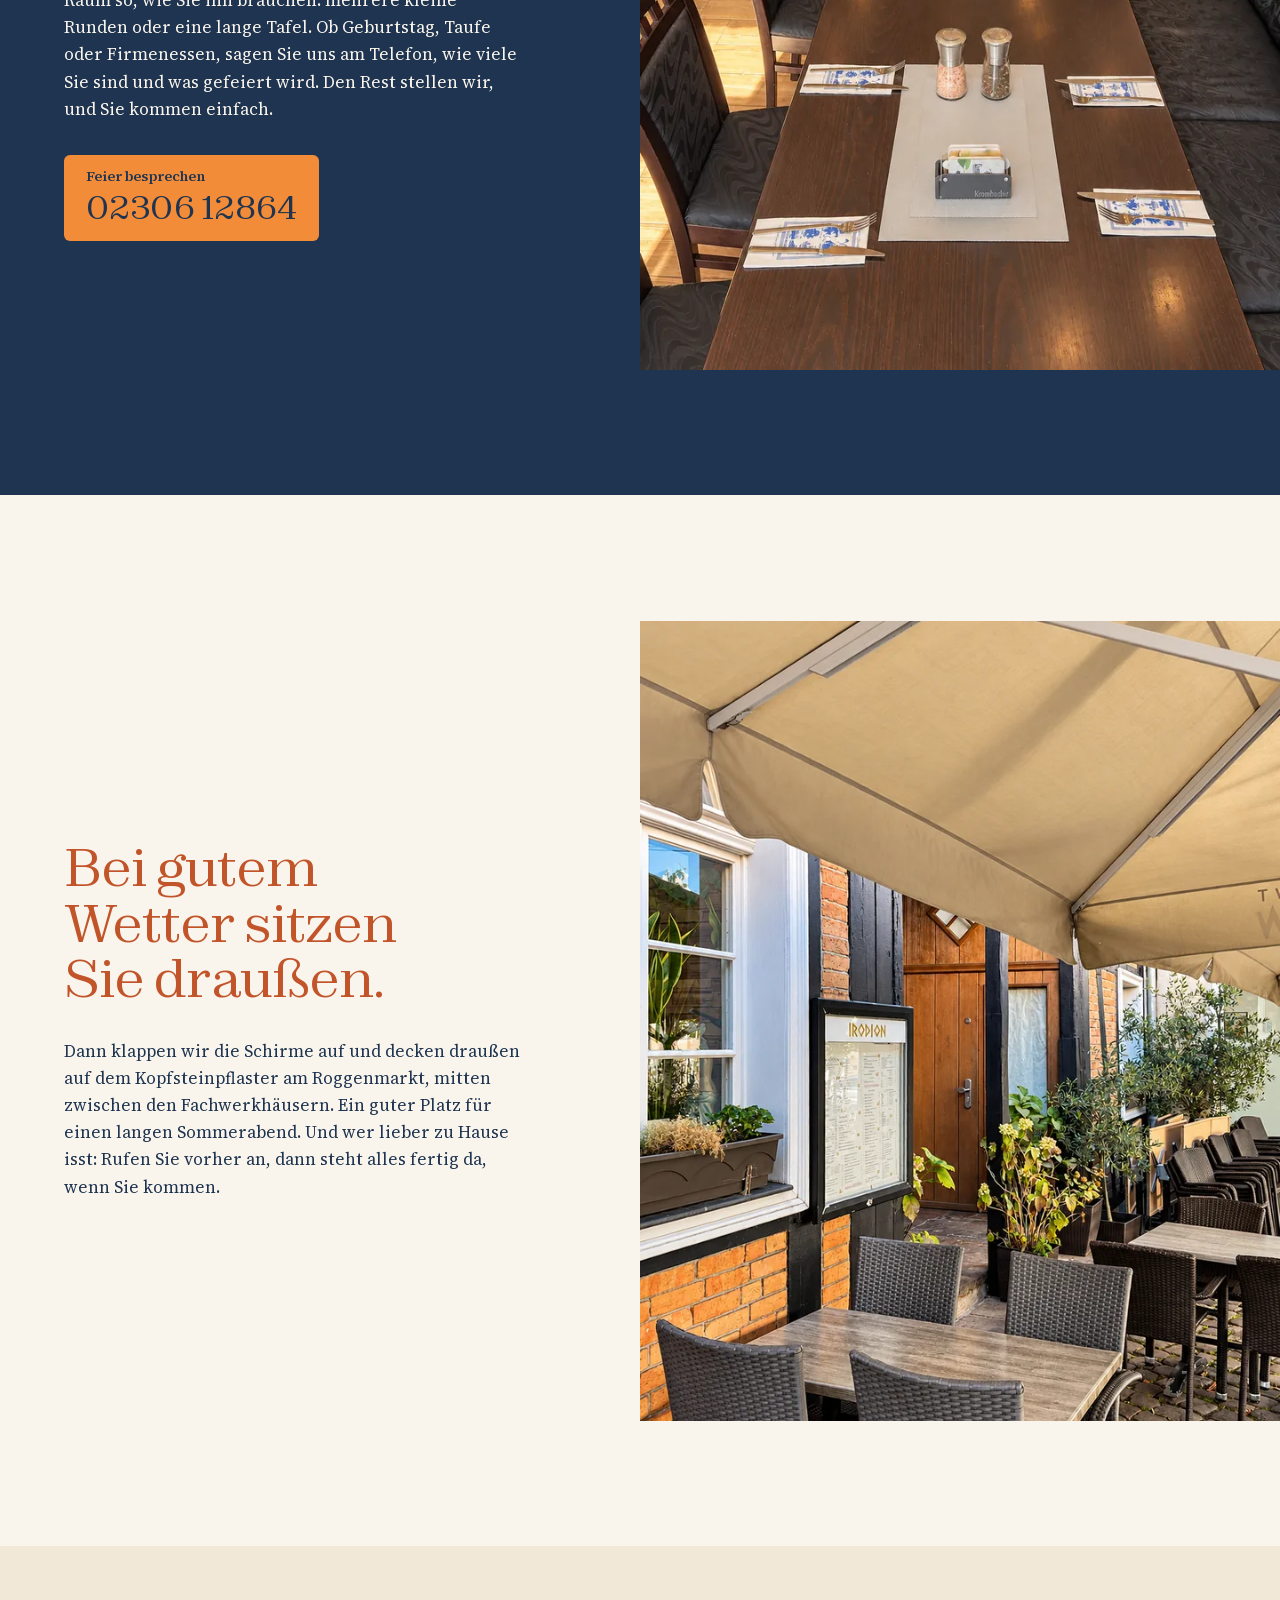
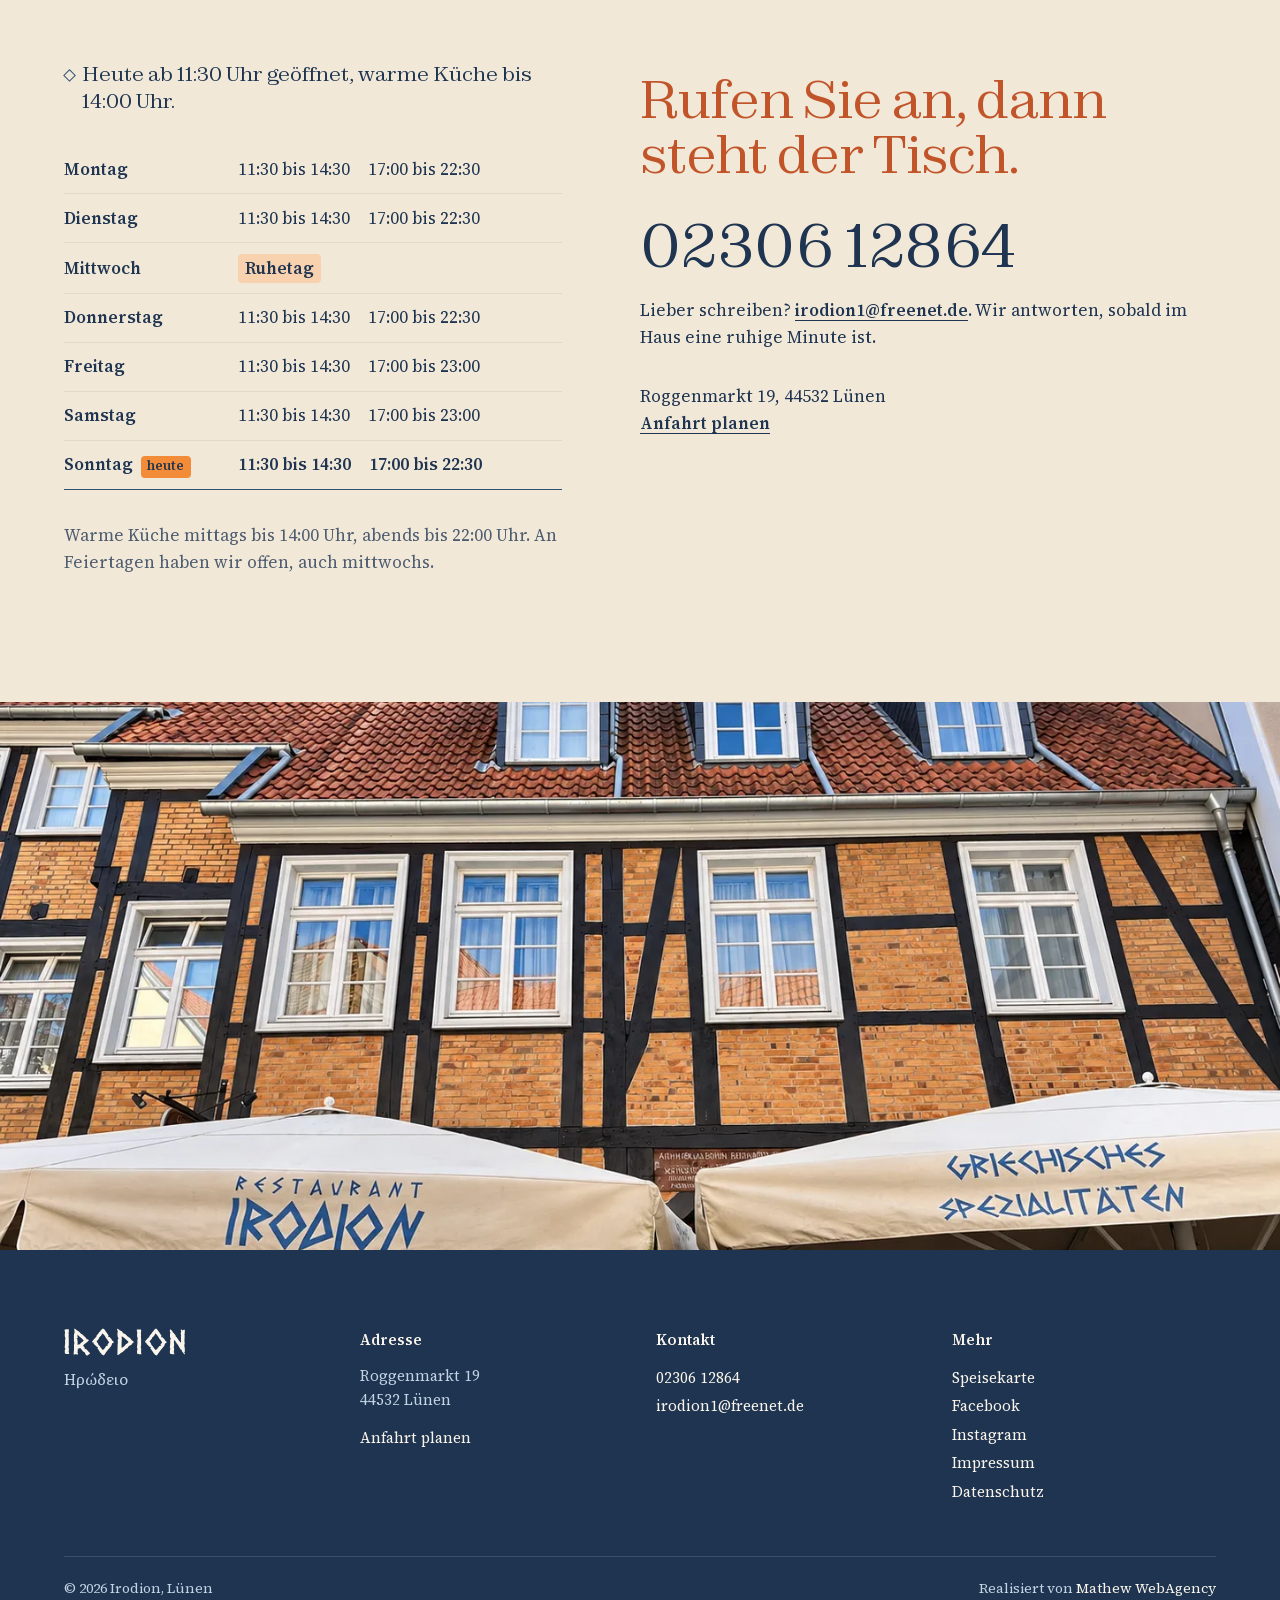
==== commit c0b6f50d: "Revert "Zeitleiste: Modernisierung 2009 statt 2010" This reverts commit b2932be.  Co-Authored-By: Cl" ====
--- a/index.html
+++ b/index.html
@@ -176,7 +176,7 @@
   <ol class="leiste" role="list">
     <li class="leiste__halt"><span class="leiste__jahr ziffer">1983</span><span class="leiste__was">eröffnet</span></li>
     <li class="leiste__halt"><span class="leiste__jahr ziffer">1990</span><span class="leiste__was">umgebaut</span></li>
-    <li class="leiste__halt"><span class="leiste__jahr ziffer">2009</span><span class="leiste__was">modernisiert</span></li>
+    <li class="leiste__halt"><span class="leiste__jahr ziffer">2010</span><span class="leiste__was">modernisiert</span></li>
     <li class="leiste__halt"><span class="leiste__jahr ziffer">2017</span><span class="leiste__was">erweitert</span></li>
   </ol>
 
